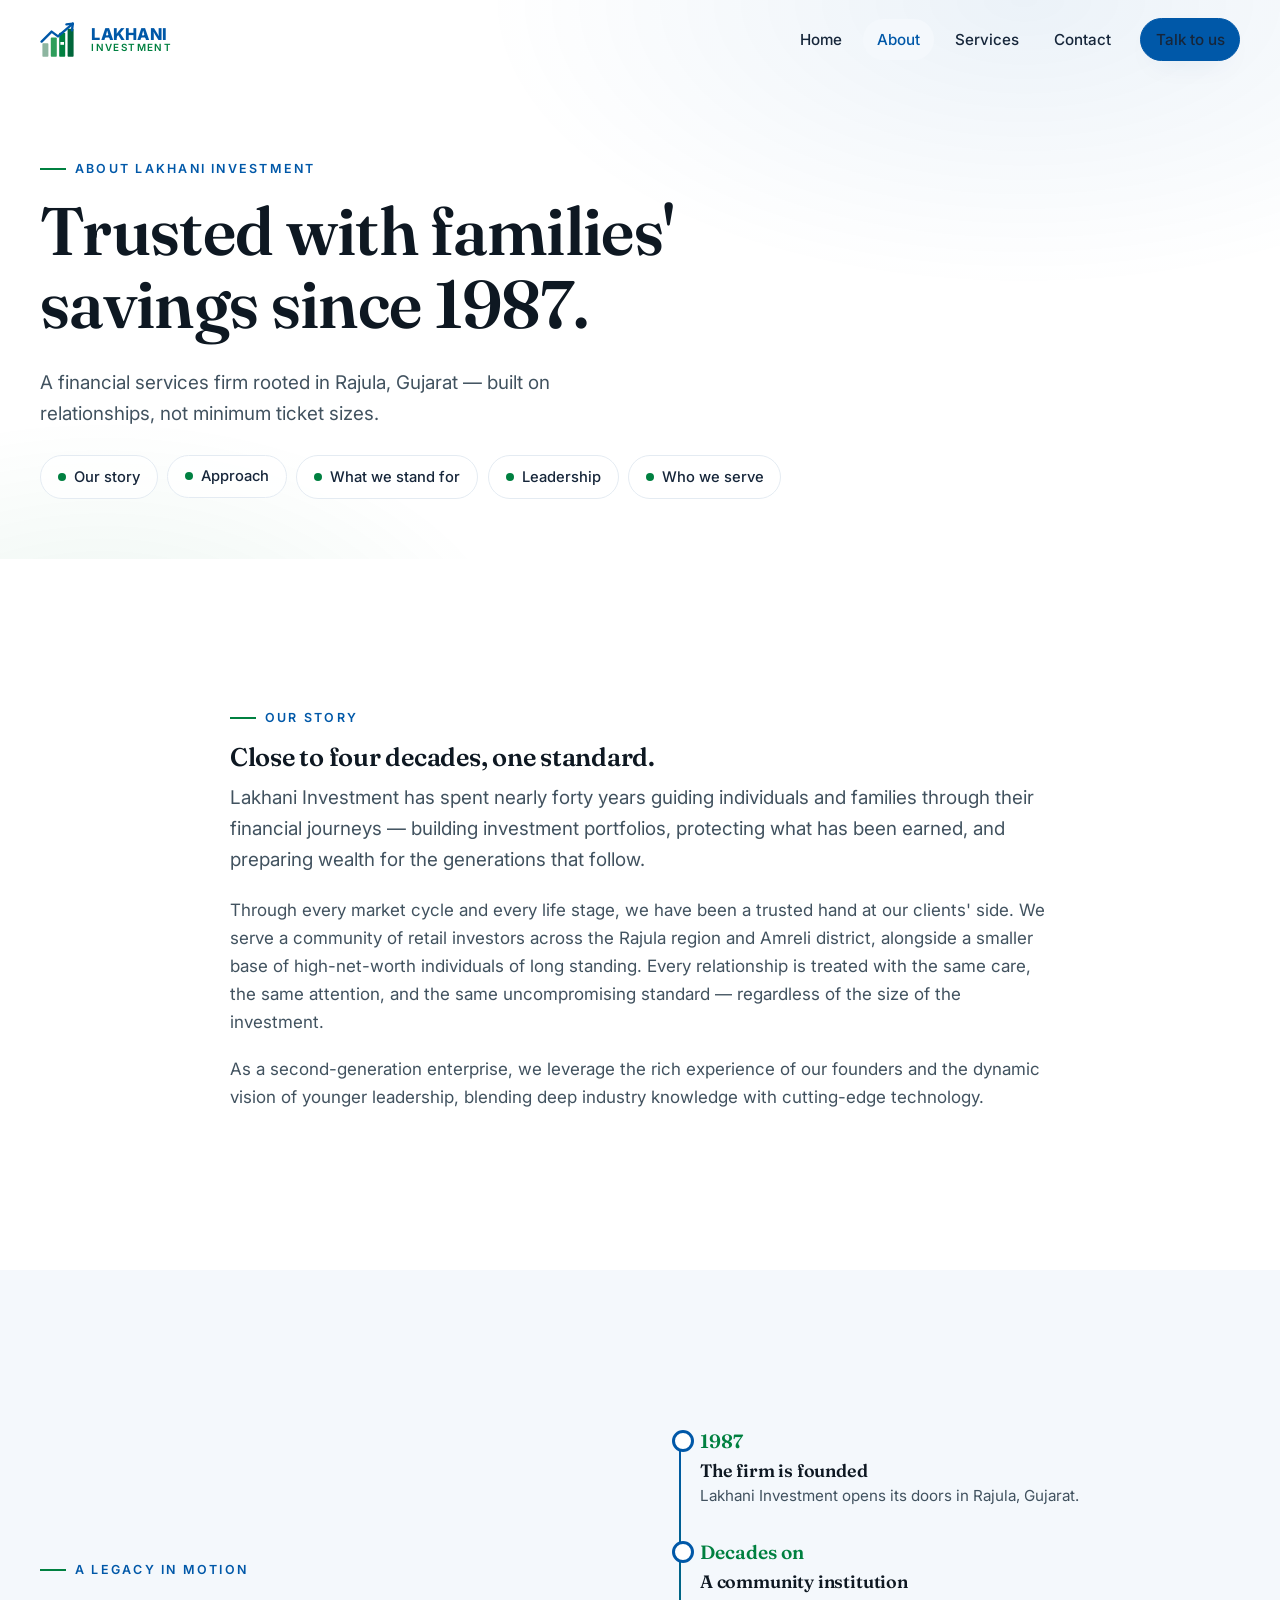
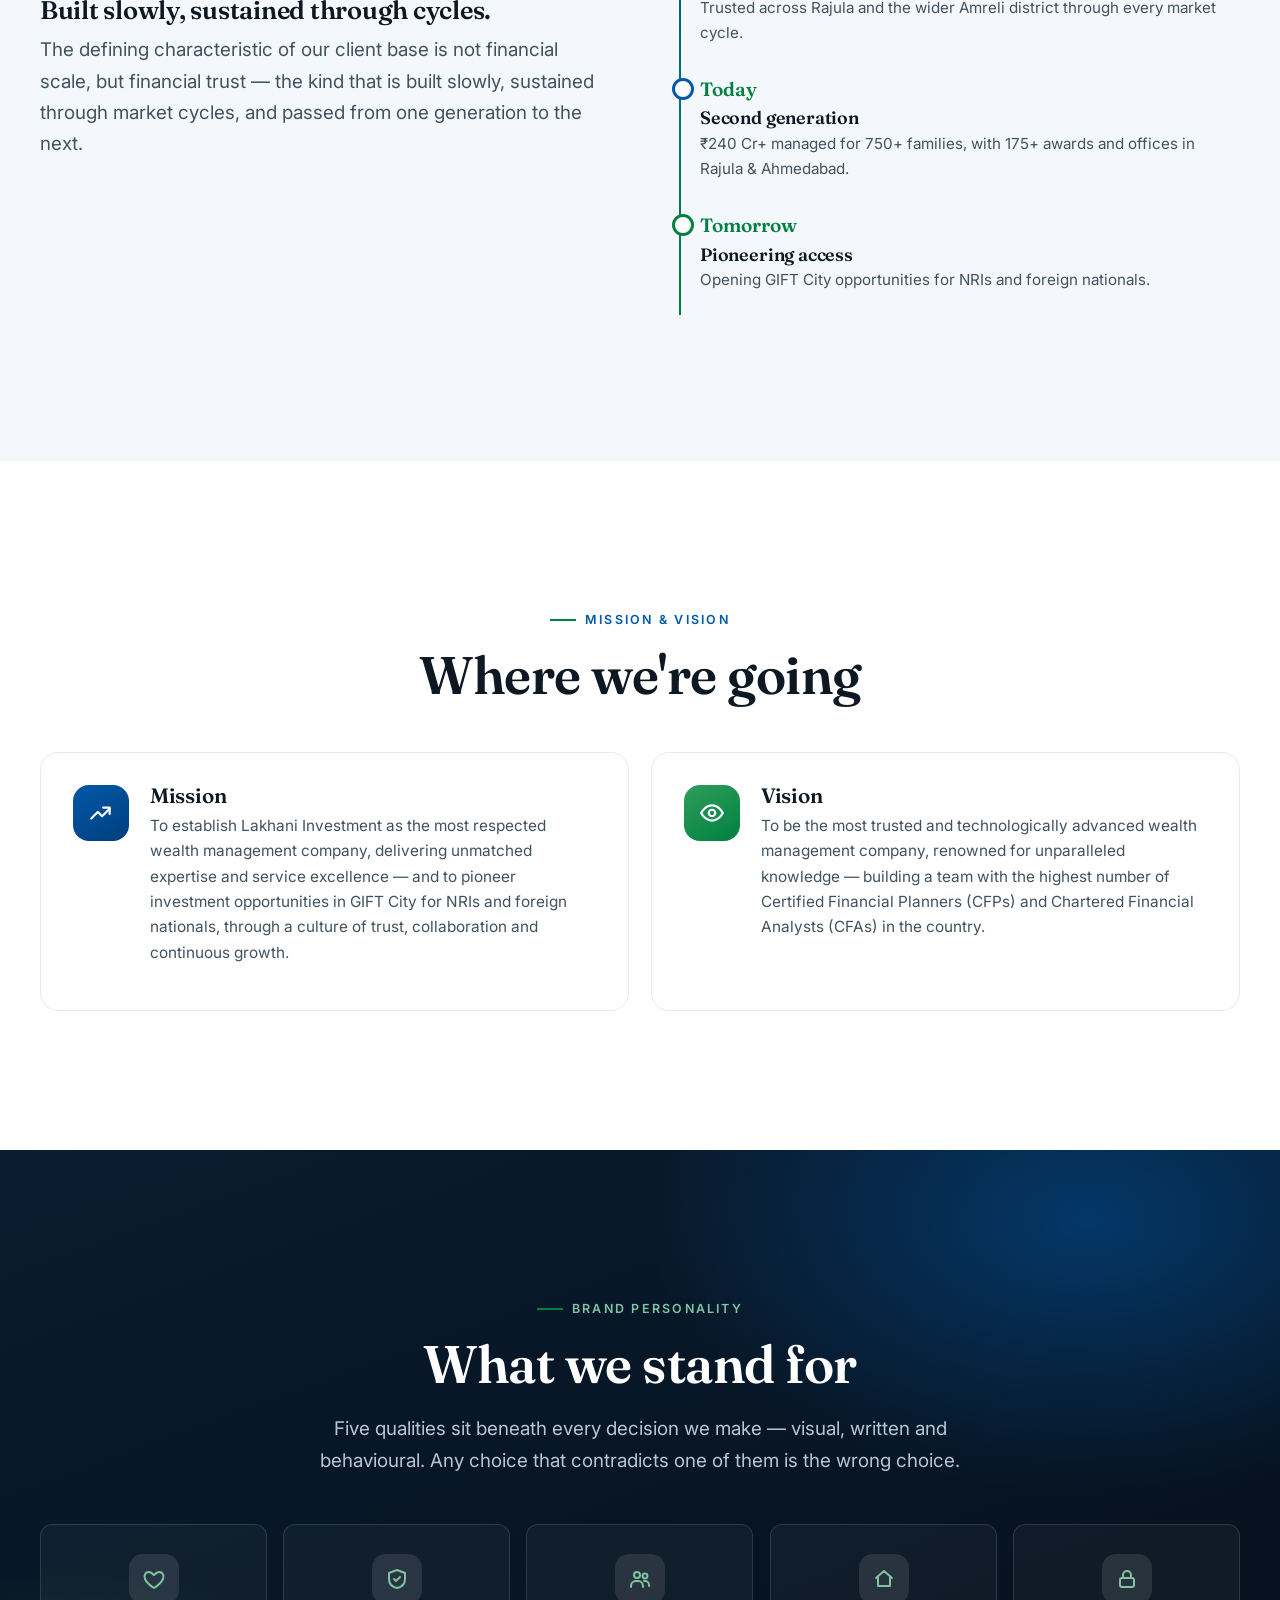
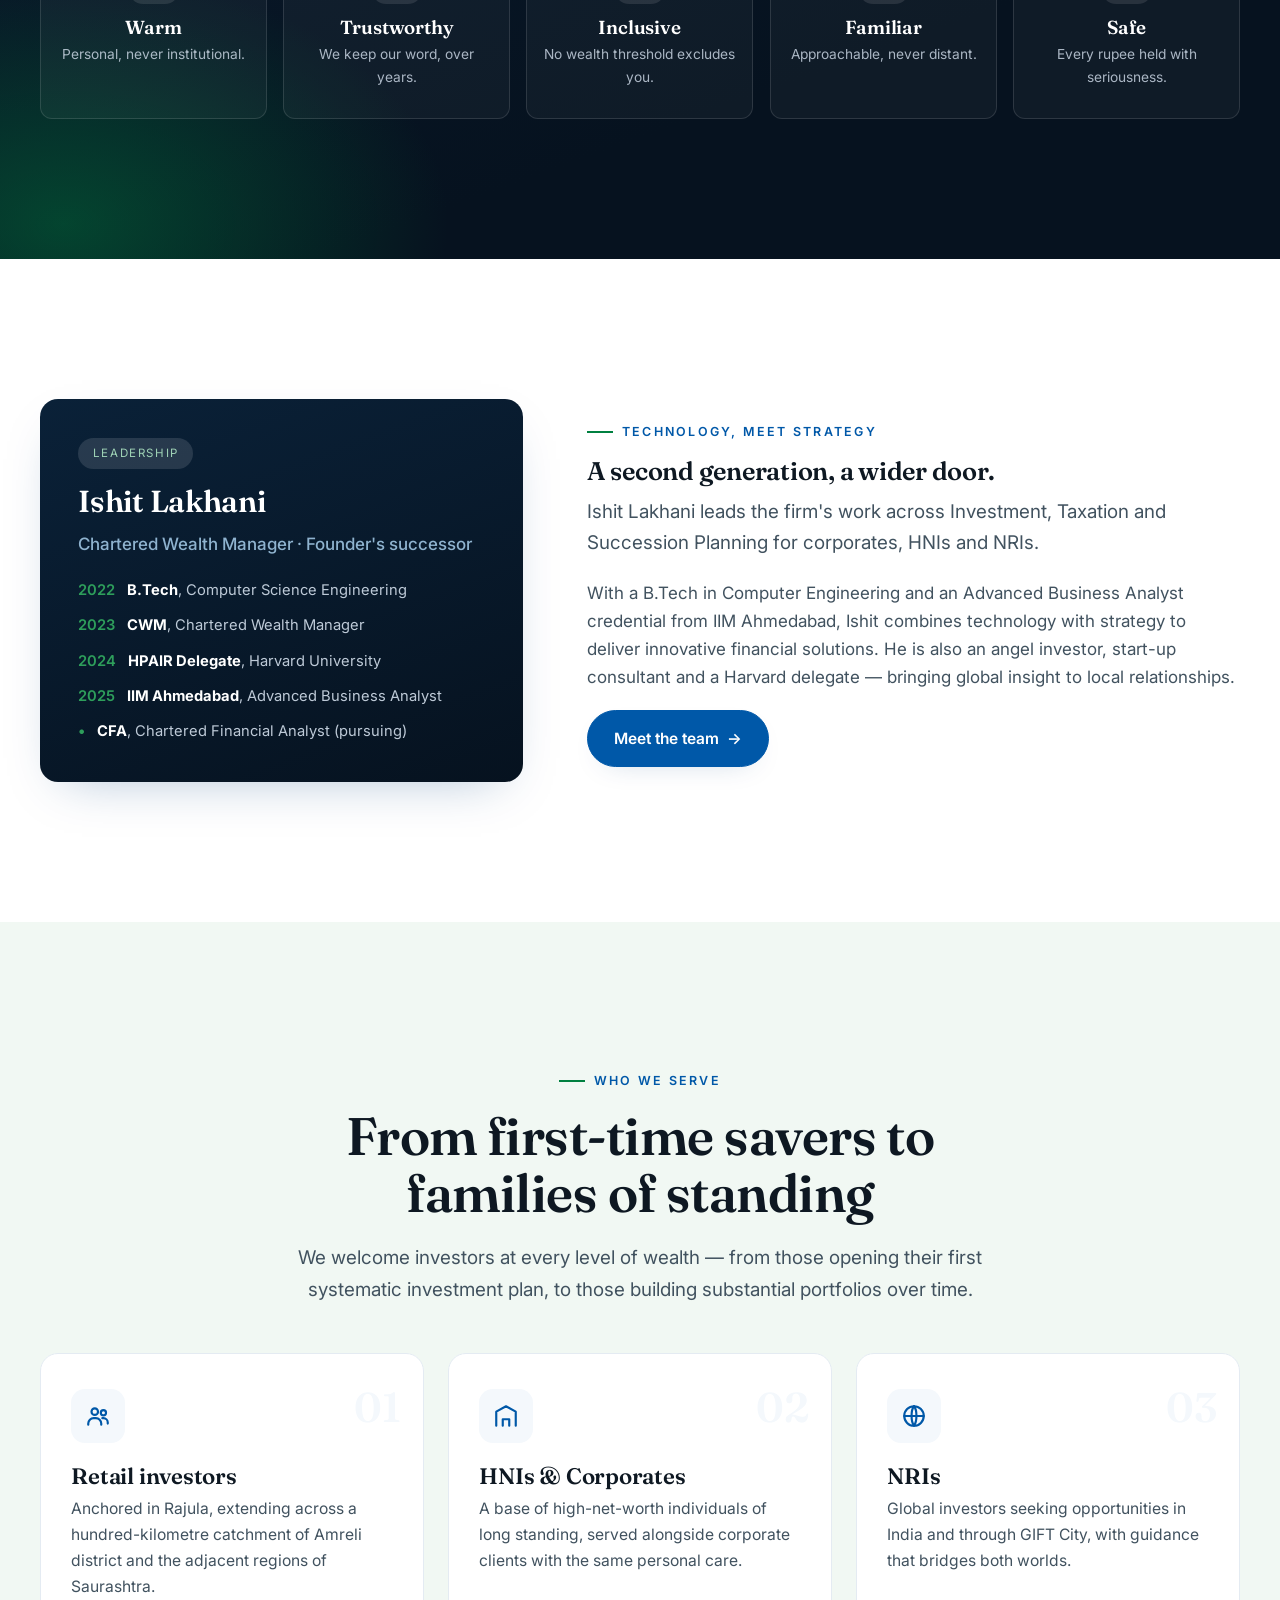
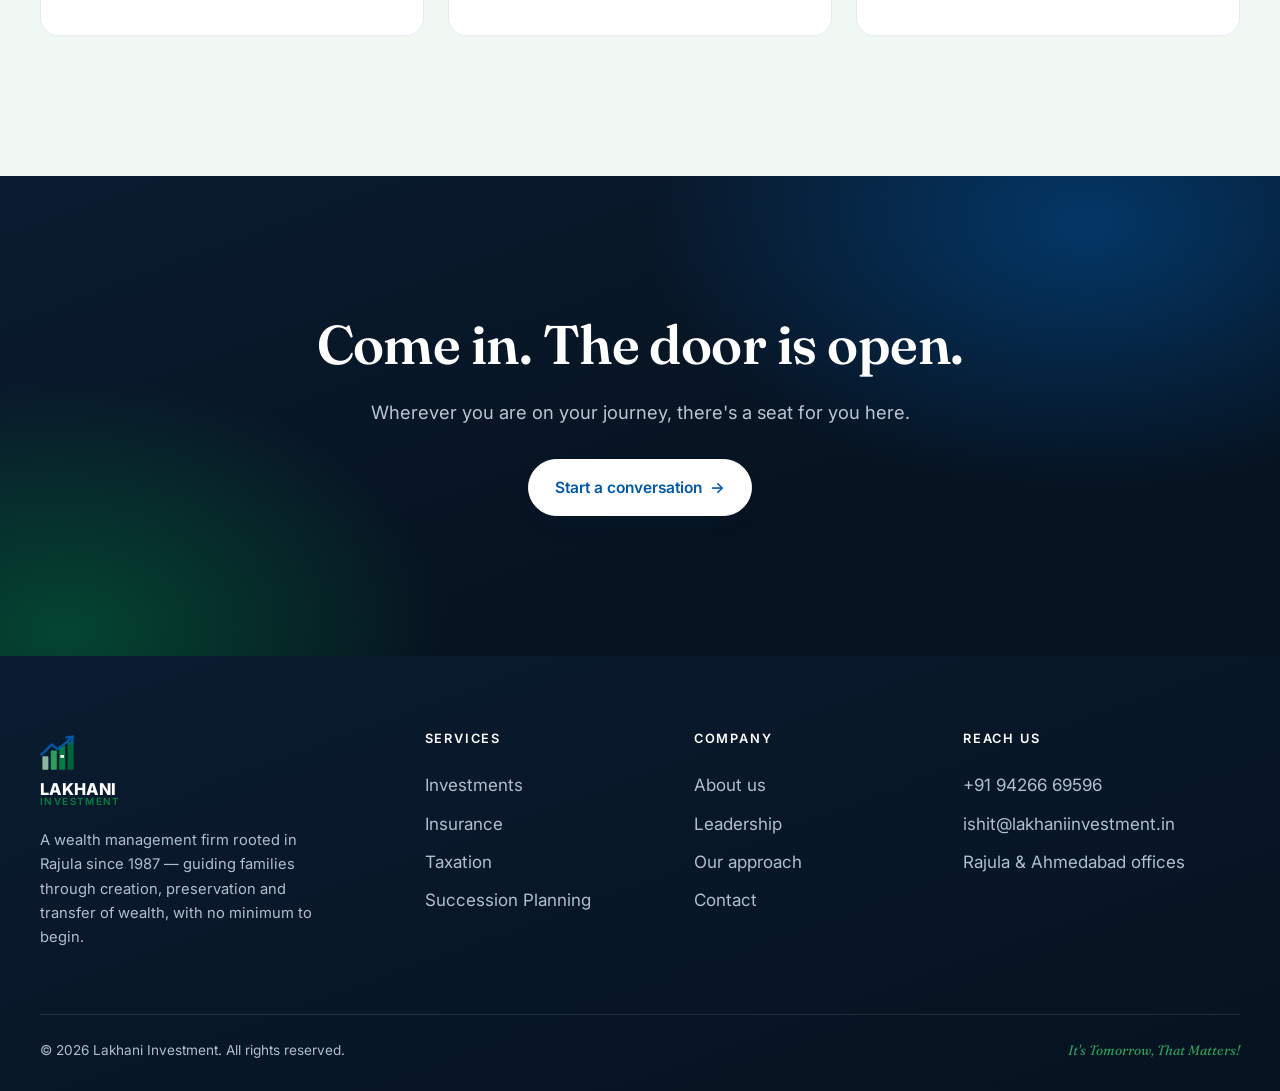
==== about.html @ a34c818b "Build Lakhani Investment website Interactive, brand-aligned wealth-management site: cursor-reactive " ====
<!DOCTYPE html>
<html lang="en">
<head>
  <meta charset="UTF-8" />
  <meta name="viewport" content="width=device-width, initial-scale=1.0" />
  <title>About — Lakhani Investment</title>
  <meta name="description" content="A wealth management firm rooted in Rajula, Gujarat since 1987. Our story, our approach, and the people who hold your trust." />
  <link rel="icon" type="image/png" href="assets/logo.png" />
  <link rel="preconnect" href="https://fonts.googleapis.com" />
  <link rel="preconnect" href="https://fonts.gstatic.com" crossorigin />
  <link href="https://fonts.googleapis.com/css2?family=Fraunces:ital,opsz,wght@0,9..144,500;0,9..144,600;0,9..144,700;1,9..144,500;1,9..144,600&family=Inter:wght@400;500;600;700;800&display=swap" rel="stylesheet" />
  <link rel="stylesheet" href="css/styles.css" />
</head>
<body>
  <div id="nav-root"></div>

  <section class="page-hero">
    <div class="wrap reveal">
      <span class="eyebrow">About Lakhani Investment</span>
      <h1>Trusted with families'<br />savings since 1987.</h1>
      <p>A financial services firm rooted in Rajula, Gujarat — built on relationships, not minimum ticket sizes.</p>
      <div class="chips">
        <a class="chip" href="#story"><span class="dot"></span>Our story</a>
        <a class="chip" href="#approach"><span class="dot"></span>Approach</a>
        <a class="chip" href="#values"><span class="dot"></span>What we stand for</a>
        <a class="chip" href="#leadership"><span class="dot"></span>Leadership</a>
        <a class="chip" href="#clientele"><span class="dot"></span>Who we serve</a>
      </div>
    </div>
  </section>

  <!-- STORY -->
  <section class="section" id="story">
    <div class="narrow">
      <div class="reveal">
        <span class="eyebrow">Our story</span>
        <h2>Close to four decades, one standard.</h2>
        <p class="lead">Lakhani Investment has spent nearly forty years guiding individuals and families through their financial journeys — building investment portfolios, protecting what has been earned, and preparing wealth for the generations that follow.</p>
        <p>Through every market cycle and every life stage, we have been a trusted hand at our clients' side. We serve a community of retail investors across the Rajula region and Amreli district, alongside a smaller base of high-net-worth individuals of long standing. Every relationship is treated with the same care, the same attention, and the same uncompromising standard — regardless of the size of the investment.</p>
        <p>As a second-generation enterprise, we leverage the rich experience of our founders and the dynamic vision of younger leadership, blending deep industry knowledge with cutting-edge technology.</p>
      </div>
    </div>
  </section>

  <!-- TIMELINE -->
  <section class="section tint">
    <div class="wrap">
      <div class="split">
        <div class="split-body reveal-x">
          <span class="eyebrow">A legacy in motion</span>
          <h2>Built slowly, sustained through cycles.</h2>
          <p class="lead">The defining characteristic of our client base is not financial scale, but financial trust — the kind that is built slowly, sustained through market cycles, and passed from one generation to the next.</p>
        </div>
        <div class="split-media reveal" data-delay="1">
          <div class="timeline">
            <div class="tl-item"><div class="yr">1987</div><h4>The firm is founded</h4><p>Lakhani Investment opens its doors in Rajula, Gujarat.</p></div>
            <div class="tl-item"><div class="yr">Decades on</div><h4>A community institution</h4><p>Trusted across Rajula and the wider Amreli district through every market cycle.</p></div>
            <div class="tl-item"><div class="yr">Today</div><h4>Second generation</h4><p>₹240 Cr+ managed for 750+ families, with 175+ awards and offices in Rajula &amp; Ahmedabad.</p></div>
            <div class="tl-item"><div class="yr">Tomorrow</div><h4>Pioneering access</h4><p>Opening GIFT City opportunities for NRIs and foreign nationals.</p></div>
          </div>
        </div>
      </div>
    </div>
  </section>

  <!-- MISSION / VISION / APPROACH -->
  <section class="section" id="approach">
    <div class="wrap">
      <div class="section-head center reveal">
        <span class="eyebrow">Mission &amp; vision</span>
        <h2>Where we're going</h2>
      </div>
      <div class="svc-grid">
        <div class="svc reveal" data-delay="1">
          <div class="ticon"><svg width="26" height="26" viewBox="0 0 24 24" fill="none" stroke="currentColor" stroke-width="2" stroke-linecap="round" stroke-linejoin="round"><path d="M3 17l6-6 4 4 7-7"/><path d="M14 7h6v6"/></svg></div>
          <div>
            <h3>Mission</h3>
            <p>To establish Lakhani Investment as the most respected wealth management company, delivering unmatched expertise and service excellence — and to pioneer investment opportunities in GIFT City for NRIs and foreign nationals, through a culture of trust, collaboration and continuous growth.</p>
          </div>
        </div>
        <div class="svc is-green reveal" data-delay="2">
          <div class="ticon"><svg width="26" height="26" viewBox="0 0 24 24" fill="none" stroke="currentColor" stroke-width="2" stroke-linecap="round" stroke-linejoin="round"><path d="M2 12s3.5-7 10-7 10 7 10 7-3.5 7-10 7S2 12 2 12z"/><circle cx="12" cy="12" r="3"/></svg></div>
          <div>
            <h3>Vision</h3>
            <p>To be the most trusted and technologically advanced wealth management company, renowned for unparalleled knowledge — building a team with the highest number of Certified Financial Planners (CFPs) and Chartered Financial Analysts (CFAs) in the country.</p>
          </div>
        </div>
      </div>
    </div>
  </section>

  <!-- VALUES -->
  <section class="section ink-bg" id="values">
    <div class="wrap">
      <div class="section-head center reveal">
        <span class="eyebrow" style="color:#7fc3a0">Brand personality</span>
        <h2>What we stand for</h2>
        <p class="lead" style="color:rgba(205,217,230,0.9)">Five qualities sit beneath every decision we make — visual, written and behavioural. Any choice that contradicts one of them is the wrong choice.</p>
      </div>
      <div class="values">
        <div class="value reveal" data-delay="1"><div class="vicon"><svg width="24" height="24" viewBox="0 0 24 24" fill="none" stroke="currentColor" stroke-width="2" stroke-linecap="round" stroke-linejoin="round"><path d="M12 21s-7-4.5-9-9C1.5 8 3.5 5 7 5c2 0 3 1 5 3 2-2 3-3 5-3 3.5 0 5.5 3 4 7-2 4.5-9 9-9 9z"/></svg></div><h4>Warm</h4><p>Personal, never institutional.</p></div>
        <div class="value reveal" data-delay="2"><div class="vicon"><svg width="24" height="24" viewBox="0 0 24 24" fill="none" stroke="currentColor" stroke-width="2" stroke-linecap="round" stroke-linejoin="round"><path d="M12 3l8 3v6c0 5-3.5 8-8 9-4.5-1-8-4-8-9V6z"/><path d="M9 12l2 2 4-4"/></svg></div><h4>Trustworthy</h4><p>We keep our word, over years.</p></div>
        <div class="value reveal" data-delay="3"><div class="vicon"><svg width="24" height="24" viewBox="0 0 24 24" fill="none" stroke="currentColor" stroke-width="2" stroke-linecap="round" stroke-linejoin="round"><circle cx="9" cy="8" r="3"/><circle cx="17" cy="9" r="2.4"/><path d="M3 20v-1a5 5 0 015-5h2a5 5 0 015 5v1M16 14h1a4 4 0 014 4v1"/></svg></div><h4>Inclusive</h4><p>No wealth threshold excludes you.</p></div>
        <div class="value reveal" data-delay="4"><div class="vicon"><svg width="24" height="24" viewBox="0 0 24 24" fill="none" stroke="currentColor" stroke-width="2" stroke-linecap="round" stroke-linejoin="round"><path d="M4 11l8-7 8 7M6 10v9h12v-9"/></svg></div><h4>Familiar</h4><p>Approachable, never distant.</p></div>
        <div class="value reveal" data-delay="4"><div class="vicon"><svg width="24" height="24" viewBox="0 0 24 24" fill="none" stroke="currentColor" stroke-width="2" stroke-linecap="round" stroke-linejoin="round"><rect x="5" y="11" width="14" height="9" rx="2"/><path d="M8 11V8a4 4 0 018 0v3"/></svg></div><h4>Safe</h4><p>Every rupee held with seriousness.</p></div>
      </div>
    </div>
  </section>

  <!-- LEADERSHIP -->
  <section class="section" id="leadership">
    <div class="wrap">
      <div class="leader">
        <div class="leader-card reveal-x">
          <span class="badge">Leadership</span>
          <h3>Ishit Lakhani</h3>
          <p class="role">Chartered Wealth Manager · Founder's successor</p>
          <ul class="creds">
            <li><span class="yr">2022</span><span><b>B.Tech</b>, Computer Science Engineering</span></li>
            <li><span class="yr">2023</span><span><b>CWM</b>, Chartered Wealth Manager</span></li>
            <li><span class="yr">2024</span><span><b>HPAIR Delegate</b>, Harvard University</span></li>
            <li><span class="yr">2025</span><span><b>IIM Ahmedabad</b>, Advanced Business Analyst</span></li>
            <li><span class="yr">•</span><span><b>CFA</b>, Chartered Financial Analyst (pursuing)</span></li>
          </ul>
        </div>
        <div class="split-body reveal" data-delay="1">
          <span class="eyebrow">Technology, meet strategy</span>
          <h2>A second generation, a wider door.</h2>
          <p class="lead">Ishit Lakhani leads the firm's work across Investment, Taxation and Succession Planning for corporates, HNIs and NRIs.</p>
          <p>With a B.Tech in Computer Engineering and an Advanced Business Analyst credential from IIM Ahmedabad, Ishit combines technology with strategy to deliver innovative financial solutions. He is also an angel investor, start-up consultant and a Harvard delegate — bringing global insight to local relationships.</p>
          <a class="btn" href="contact.html#talk">Meet the team <span class="arr">→</span></a>
        </div>
      </div>
    </div>
  </section>

  <!-- CLIENTELE -->
  <section class="section tint-green" id="clientele">
    <div class="wrap">
      <div class="section-head center reveal">
        <span class="eyebrow">Who we serve</span>
        <h2>From first-time savers to families of standing</h2>
        <p class="lead">We welcome investors at every level of wealth — from those opening their first systematic investment plan, to those building substantial portfolios over time.</p>
      </div>
      <div class="pillars">
        <article class="pillar reveal" data-delay="1"><div class="picon"><svg width="26" height="26" viewBox="0 0 24 24" fill="none" stroke="currentColor" stroke-width="2" stroke-linecap="round" stroke-linejoin="round"><circle cx="9" cy="8" r="3"/><circle cx="17" cy="9" r="2.4"/><path d="M3 20v-1a5 5 0 015-5h2a5 5 0 015 5v1M16 14h1a4 4 0 014 4v1"/></svg></div><h3>Retail investors</h3><p>Anchored in Rajula, extending across a hundred-kilometre catchment of Amreli district and the adjacent regions of Saurashtra.</p></article>
        <article class="pillar reveal" data-delay="2"><div class="picon"><svg width="26" height="26" viewBox="0 0 24 24" fill="none" stroke="currentColor" stroke-width="2" stroke-linecap="round" stroke-linejoin="round"><path d="M3 21V8l9-5 9 5v13M9 21v-6h6v6"/></svg></div><h3>HNIs &amp; Corporates</h3><p>A base of high-net-worth individuals of long standing, served alongside corporate clients with the same personal care.</p></article>
        <article class="pillar reveal" data-delay="3"><div class="picon"><svg width="26" height="26" viewBox="0 0 24 24" fill="none" stroke="currentColor" stroke-width="2" stroke-linecap="round" stroke-linejoin="round"><circle cx="12" cy="12" r="9"/><path d="M3 12h18M12 3c3 3.5 3 14 0 18M12 3c-3 3.5-3 14 0 18"/></svg></div><h3>NRIs</h3><p>Global investors seeking opportunities in India and through GIFT City, with guidance that bridges both worlds.</p></article>
      </div>
    </div>
  </section>

  <section class="section ink-bg cta-band">
    <div class="wrap reveal">
      <h2>Come in. The door is open.</h2>
      <p>Wherever you are on your journey, there's a seat for you here.</p>
      <a class="btn btn--white" href="contact.html#talk">Start a conversation <span class="arr">→</span></a>
    </div>
  </section>

  <div id="footer-root"></div>
  <script src="js/components.js"></script>
  <script src="js/main.js"></script>
</body>
</html>
---- css/styles.css ----
/* ============================================================
   Lakhani Investment — brand stylesheet
   Blue #0058A8 (primary) · Green #008040 (secondary)
   Fraunces (headlines) · Inter (body)
   ============================================================ */

:root {
  --blue: #0058a8;
  --blue-deep: #003f7d;
  --blue-ink: #16263a;
  --green: #008040;
  --green-soft: #2e9e5b;
  --green-muted: #8db5a0;
  --ink: #0e1822;
  --body: #41525f;
  --line: #e4ebf2;
  --bg: #ffffff;
  --bg-tint: #f4f8fc;
  --bg-tint-green: #f1f8f3;
  --white: #ffffff;

  --serif: "Fraunces", Georgia, "Times New Roman", serif;
  --sans: "Inter", system-ui, -apple-system, "Segoe UI", sans-serif;

  --maxw: 1200px;
  --radius: 18px;
  --radius-sm: 12px;
  --shadow: 0 18px 50px -24px rgba(0, 63, 125, 0.35);
  --shadow-soft: 0 10px 30px -18px rgba(0, 63, 125, 0.28);
  --ease: cubic-bezier(0.22, 1, 0.36, 1);
}

* { box-sizing: border-box; }

html { scroll-behavior: smooth; -webkit-text-size-adjust: 100%; }

body {
  margin: 0;
  font-family: var(--sans);
  color: var(--body);
  background: var(--bg);
  line-height: 1.65;
  font-size: 17px;
  overflow-x: hidden;
  -webkit-font-smoothing: antialiased;
}

h1, h2, h3, h4 {
  font-family: var(--serif);
  color: var(--ink);
  font-weight: 600;
  line-height: 1.08;
  letter-spacing: -0.01em;
  margin: 0 0 0.4em;
  font-optical-sizing: auto;
}

p { margin: 0 0 1.1em; }
a { color: var(--blue); text-decoration: none; }
img { max-width: 100%; display: block; }

.wrap { width: min(100% - 44px, var(--maxw)); margin-inline: auto; }
.narrow { width: min(100% - 44px, 820px); margin-inline: auto; }

.eyebrow {
  font-family: var(--sans);
  font-weight: 600;
  font-size: 0.78rem;
  letter-spacing: 0.18em;
  text-transform: uppercase;
  color: var(--blue);
  display: inline-flex;
  align-items: center;
  gap: 0.55rem;
  margin-bottom: 1rem;
}
.eyebrow::before {
  content: "";
  width: 26px; height: 2px;
  background: var(--green);
  display: inline-block;
}

.lead { font-size: 1.18rem; color: var(--body); }

/* ---------- buttons ---------- */
.btn {
  --bg: var(--blue);
  display: inline-flex;
  align-items: center;
  gap: 0.55rem;
  padding: 0.92rem 1.6rem;
  border-radius: 999px;
  font-family: var(--sans);
  font-weight: 600;
  font-size: 0.97rem;
  background: var(--bg);
  color: #fff;
  border: 1.5px solid var(--bg);
  cursor: pointer;
  transition: transform 0.35s var(--ease), box-shadow 0.35s var(--ease), background 0.3s;
  box-shadow: var(--shadow-soft);
}
.btn:hover { transform: translateY(-3px); box-shadow: 0 22px 40px -20px rgba(0,63,125,0.55); }
.btn .arr { transition: transform 0.35s var(--ease); }
.btn:hover .arr { transform: translateX(4px); }
.btn--ghost {
  background: transparent; color: var(--blue);
  border-color: rgba(0,88,168,0.28); box-shadow: none;
}
.btn--ghost:hover { background: var(--blue); color: #fff; border-color: var(--blue); }
.btn--green { --bg: var(--green); }
.btn--white { --bg: #fff; color: var(--blue); border-color: #fff; }

/* ---------- header / nav ---------- */
.site-header {
  position: fixed;
  inset: 0 0 auto 0;
  z-index: 100;
  padding: 18px 0;
  transition: background 0.4s var(--ease), padding 0.4s var(--ease), box-shadow 0.4s var(--ease);
}
.site-header.scrolled {
  background: rgba(255,255,255,0.82);
  backdrop-filter: saturate(150%) blur(14px);
  -webkit-backdrop-filter: saturate(150%) blur(14px);
  padding: 11px 0;
  box-shadow: 0 1px 0 var(--line), 0 12px 30px -26px rgba(0,63,125,0.5);
}
.nav { display: flex; align-items: center; justify-content: space-between; gap: 1.5rem; }
.brand { display: flex; align-items: center; gap: 0.7rem; }
.brand .logo-icon { width: 40px; height: 40px; flex: none; }
.brand .wordmark { display: flex; flex-direction: column; line-height: 1; }
.brand .wordmark b {
  font-family: var(--sans); font-weight: 800; letter-spacing: 0.02em;
  font-size: 1.02rem; color: var(--blue);
}
.brand .wordmark span {
  font-family: var(--sans); font-weight: 600; letter-spacing: 0.14em;
  font-size: 0.62rem; color: var(--green); text-transform: uppercase;
}
.nav-links { display: flex; align-items: center; gap: 0.4rem; }
.nav-links a {
  font-family: var(--sans); font-weight: 500; font-size: 0.95rem;
  color: var(--blue-ink); padding: 0.5rem 0.9rem; border-radius: 999px;
  position: relative; transition: color 0.25s, background 0.25s;
}
.nav-links a:hover, .nav-links a.active { color: var(--blue); background: var(--bg-tint); }
.nav-cta { margin-left: 0.5rem; }
.nav-toggle {
  display: none; width: 44px; height: 44px; border: none; background: var(--bg-tint);
  border-radius: 12px; cursor: pointer; position: relative;
}
.nav-toggle span, .nav-toggle span::before, .nav-toggle span::after {
  content: ""; position: absolute; left: 12px; width: 20px; height: 2px;
  background: var(--blue-ink); border-radius: 2px; transition: 0.3s var(--ease);
}
.nav-toggle span { top: 21px; }
.nav-toggle span::before { top: -6px; }
.nav-toggle span::after { top: 6px; }
body.menu-open .nav-toggle span { background: transparent; }
body.menu-open .nav-toggle span::before { top: 0; transform: rotate(45deg); }
body.menu-open .nav-toggle span::after { top: 0; transform: rotate(-45deg); }

/* ---------- hero ---------- */
.hero {
  position: relative;
  min-height: 100svh;
  display: flex;
  align-items: center;
  padding: 120px 0 70px;
  overflow: hidden;
  background:
    radial-gradient(1100px 620px at 78% 18%, rgba(0,88,168,0.08), transparent 60%),
    radial-gradient(900px 560px at 12% 88%, rgba(0,128,64,0.09), transparent 60%),
    var(--bg);
}
#hero-canvas {
  position: absolute; inset: 0; width: 100%; height: 100%;
  z-index: 1; cursor: crosshair;
}
.hero .wrap { position: relative; z-index: 3; pointer-events: none; }
.hero-inner { max-width: 760px; }
.hero-inner > * { pointer-events: auto; }
.hero h1 {
  font-size: clamp(2.7rem, 7vw, 5.4rem);
  font-weight: 600;
  letter-spacing: -0.02em;
  margin-bottom: 0.5rem;
}
.hero h1 .grad {
  background: linear-gradient(100deg, var(--blue) 0%, var(--green) 100%);
  -webkit-background-clip: text; background-clip: text; color: transparent;
}
.hero .tagline {
  font-family: var(--serif); font-style: italic; font-weight: 500;
  color: var(--green); font-size: clamp(1.1rem, 2.4vw, 1.55rem);
  margin-bottom: 1.4rem;
}
.hero .sub { font-size: 1.15rem; max-width: 540px; margin-bottom: 1.9rem; }
.hero-cta { display: flex; flex-wrap: wrap; gap: 0.9rem; margin-bottom: 2.6rem; }

/* chips */
.chips-label {
  font-size: 0.74rem; letter-spacing: 0.16em; text-transform: uppercase;
  color: var(--body); font-weight: 600; margin-bottom: 0.8rem; opacity: 0.8;
}
.chips { display: flex; flex-wrap: wrap; gap: 0.6rem; }
.chip {
  display: inline-flex; align-items: center; gap: 0.5rem;
  padding: 0.55rem 1.05rem; border-radius: 999px;
  background: rgba(255,255,255,0.7);
  border: 1.5px solid var(--line);
  font-family: var(--sans); font-weight: 500; font-size: 0.92rem;
  color: var(--blue-ink); cursor: pointer;
  backdrop-filter: blur(6px);
  transition: transform 0.3s var(--ease), border-color 0.3s, color 0.3s, background 0.3s, box-shadow 0.3s;
}
.chip .dot { width: 8px; height: 8px; border-radius: 50%; background: var(--green); transition: transform 0.3s var(--ease); }
.chip:hover {
  transform: translateY(-3px); color: var(--blue); border-color: var(--blue);
  background: #fff; box-shadow: var(--shadow-soft);
}
.chip:hover .dot { transform: scale(1.5); }

.scroll-cue {
  position: absolute; left: 50%; bottom: 26px; transform: translateX(-50%);
  z-index: 3; display: flex; flex-direction: column; align-items: center; gap: 0.5rem;
  font-size: 0.72rem; letter-spacing: 0.16em; text-transform: uppercase; color: var(--body);
  opacity: 0.75;
}
.scroll-cue .mouse {
  width: 24px; height: 38px; border: 2px solid var(--blue); border-radius: 14px; position: relative;
}
.scroll-cue .mouse::after {
  content: ""; position: absolute; left: 50%; top: 7px; transform: translateX(-50%);
  width: 4px; height: 7px; background: var(--blue); border-radius: 2px;
  animation: wheel 1.6s var(--ease) infinite;
}
@keyframes wheel { 0%{opacity:0;transform:translate(-50%,0)} 30%{opacity:1} 100%{opacity:0;transform:translate(-50%,12px)} }

/* ---------- sections ---------- */
section { position: relative; }
.section { padding: clamp(72px, 11vw, 140px) 0; }
.section-head { max-width: 720px; margin-bottom: 3rem; }
.section-head.center { margin-inline: auto; text-align: center; }
.section-head h2 { font-size: clamp(2rem, 4.6vw, 3.3rem); }
.tint { background: var(--bg-tint); }
.tint-green { background: var(--bg-tint-green); }
.ink-bg {
  background:
    radial-gradient(800px 500px at 85% 10%, rgba(0,88,168,0.5), transparent 55%),
    radial-gradient(700px 460px at 5% 95%, rgba(0,128,64,0.45), transparent 55%),
    linear-gradient(160deg, #0a1c30, #06121f 70%);
  color: #cdd9e6;
}
.ink-bg h1, .ink-bg h2, .ink-bg h3 { color: #fff; }

/* ---------- stats ---------- */
.stats-strip {
  display: grid; grid-template-columns: repeat(4, 1fr); gap: 1.4rem;
}
.stat { padding: 1.4rem 0.5rem; position: relative; text-align: center; }
.stat::after {
  content: ""; position: absolute; right: 0; top: 18%; height: 64%; width: 1px;
  background: linear-gradient(transparent, var(--line), transparent);
}
.stat:last-child::after { display: none; }
.stat .num {
  font-family: var(--serif); font-weight: 600; color: var(--green);
  font-size: clamp(2.2rem, 5vw, 3.4rem); line-height: 1; letter-spacing: -0.02em;
}
.stat .num .suf { color: var(--blue); }
.stat .lbl {
  margin-top: 0.5rem; font-size: 0.9rem; font-weight: 500;
  letter-spacing: 0.04em; color: var(--body);
}

/* ---------- pillars ---------- */
.pillars { display: grid; grid-template-columns: repeat(3, 1fr); gap: 1.5rem; counter-reset: pil; }
.pillar {
  background: #fff; border: 1px solid var(--line); border-radius: var(--radius);
  padding: 2.2rem 1.9rem; position: relative; overflow: hidden;
  transition: transform 0.5s var(--ease), box-shadow 0.5s var(--ease), border-color 0.5s;
}
.pillar::before {
  counter-increment: pil; content: "0" counter(pil);
  position: absolute; top: 1.2rem; right: 1.4rem;
  font-family: var(--serif); font-size: 2.6rem; color: var(--bg-tint); font-weight: 600;
  transition: color 0.5s;
}
.pillar::after {
  content: ""; position: absolute; left: 0; top: 0; height: 100%; width: 4px;
  background: linear-gradient(var(--blue), var(--green)); transform: scaleY(0);
  transform-origin: top; transition: transform 0.5s var(--ease);
}
.pillar:hover { transform: translateY(-8px); box-shadow: var(--shadow); border-color: transparent; }
.pillar:hover::after { transform: scaleY(1); }
.pillar:hover::before { color: rgba(0,128,64,0.18); }
.pillar .picon {
  width: 54px; height: 54px; border-radius: 14px; display: grid; place-items: center;
  background: var(--bg-tint); color: var(--blue); margin-bottom: 1.3rem;
  transition: background 0.5s, color 0.5s;
}
.pillar:hover .picon { background: var(--blue); color: #fff; }
.pillar h3 { font-size: 1.4rem; margin-bottom: 0.5rem; }
.pillar p { font-size: 0.98rem; margin: 0; }

/* ---------- service cards ---------- */
.svc-grid { display: grid; grid-template-columns: repeat(2, 1fr); gap: 1.4rem; }
.svc {
  display: flex; gap: 1.3rem; padding: 2rem; border-radius: var(--radius);
  background: #fff; border: 1px solid var(--line); scroll-margin-top: 110px;
  transition: transform 0.5s var(--ease), box-shadow 0.5s var(--ease);
}
.svc:hover { transform: translateY(-6px); box-shadow: var(--shadow); }
.svc .ticon {
  flex: none; width: 56px; height: 56px; border-radius: 16px; display: grid; place-items: center;
  background: linear-gradient(150deg, var(--blue), var(--blue-deep)); color: #fff;
}
.svc.is-green .ticon { background: linear-gradient(150deg, var(--green-soft), var(--green)); }
.svc h3 { font-size: 1.3rem; margin-bottom: 0.35rem; }
.svc p { font-size: 0.96rem; margin-bottom: 0.8rem; }
.svc ul { list-style: none; padding: 0; margin: 0; display: flex; flex-wrap: wrap; gap: 0.5rem; }
.svc ul li {
  font-size: 0.82rem; font-weight: 500; color: var(--blue-ink);
  background: var(--bg-tint); border-radius: 999px; padding: 0.3rem 0.8rem;
}
.svc.is-green ul li { background: var(--bg-tint-green); color: var(--green); }

/* ---------- personality / values ---------- */
.values { display: grid; grid-template-columns: repeat(5, 1fr); gap: 1rem; }
.value {
  text-align: center; padding: 1.8rem 1rem; border-radius: var(--radius-sm);
  background: rgba(255,255,255,0.04); border: 1px solid rgba(255,255,255,0.12);
  transition: transform 0.5s var(--ease), background 0.5s, border-color 0.5s;
}
.value:hover { transform: translateY(-6px); background: rgba(255,255,255,0.09); border-color: rgba(255,255,255,0.28); }
.value .vicon {
  width: 50px; height: 50px; margin: 0 auto 0.9rem; border-radius: 14px; display: grid; place-items: center;
  background: rgba(255,255,255,0.1); color: #7fc3a0;
}
.value h4 { color: #fff; font-size: 1.18rem; margin-bottom: 0.3rem; }
.value p { font-size: 0.86rem; margin: 0; color: rgba(205,217,230,0.82); }

/* ---------- split feature ---------- */
.split { display: grid; grid-template-columns: 1fr 1fr; gap: clamp(2rem, 5vw, 4.5rem); align-items: center; }
.split.flip .split-media { order: 2; }
.feature-card {
  position: relative; border-radius: var(--radius); overflow: hidden;
  background: linear-gradient(150deg, #06121f, #0a2138); color: #fff;
  padding: 2.6rem; box-shadow: var(--shadow); min-height: 340px;
  display: flex; flex-direction: column; justify-content: flex-end;
}
.feature-card .fc-ring {
  position: absolute; width: 320px; height: 320px; border-radius: 50%;
  border: 1px solid rgba(255,255,255,0.12); top: -120px; right: -90px;
}
.feature-card .fc-ring.two { width: 220px; height: 220px; top: -70px; right: -40px; border-color: rgba(0,128,64,0.4); }
.feature-card .quote { font-family: var(--serif); font-size: 1.5rem; line-height: 1.4; color: #fff; }
.feature-card .by { margin-top: 1rem; font-size: 0.9rem; color: #8fb3cf; }

/* ---------- CTA band ---------- */
.cta-band { text-align: center; }
.cta-band h2 { color: #fff; font-size: clamp(2.1rem, 5vw, 3.4rem); }
.cta-band p { color: rgba(205,217,230,0.9); font-size: 1.15rem; max-width: 560px; margin: 0 auto 2rem; }
.cta-band .hero-cta { justify-content: center; }

/* ---------- page hero (subpages) ---------- */
.page-hero { padding: 150px 0 60px; position: relative; overflow: hidden;
  background: radial-gradient(900px 480px at 80% 0%, rgba(0,88,168,0.08), transparent 60%),
    radial-gradient(700px 420px at 8% 120%, rgba(0,128,64,0.08), transparent 60%), var(--bg); }
.page-hero h1 { font-size: clamp(2.4rem, 6vw, 4.2rem); }
.page-hero p { font-size: 1.18rem; max-width: 620px; }
.page-hero .chips { margin-top: 1.6rem; }

/* ---------- timeline ---------- */
.timeline { position: relative; margin-top: 1rem; padding-left: 28px; }
.timeline::before { content: ""; position: absolute; left: 7px; top: 6px; bottom: 6px; width: 2px;
  background: linear-gradient(var(--blue), var(--green)); }
.tl-item { position: relative; padding: 0 0 1.8rem; }
.tl-item::before { content: ""; position: absolute; left: -28px; top: 4px; width: 16px; height: 16px;
  border-radius: 50%; background: #fff; border: 3px solid var(--blue); }
.tl-item:last-child::before { border-color: var(--green); }
.tl-item .yr { font-family: var(--serif); font-weight: 600; color: var(--green); font-size: 1.2rem; }
.tl-item h4 { margin: 0.2rem 0 0.2rem; font-size: 1.12rem; }
.tl-item p { font-size: 0.95rem; margin: 0; }

/* ---------- leader profile ---------- */
.leader { display: grid; grid-template-columns: 0.85fr 1.15fr; gap: clamp(2rem,5vw,4rem); align-items: center; }
.leader-card {
  border-radius: var(--radius); overflow: hidden; box-shadow: var(--shadow);
  background: linear-gradient(160deg, #0a2138, #06121f); color: #fff; padding: 2.4rem; position: relative;
}
.leader-card .badge {
  display: inline-block; font-size: 0.72rem; letter-spacing: 0.14em; text-transform: uppercase;
  background: rgba(255,255,255,0.12); padding: 0.4rem 0.9rem; border-radius: 999px; margin-bottom: 1rem; color: #9fd3b6;
}
.leader-card h3 { color: #fff; font-size: 1.9rem; }
.leader-card .role { color: #8fb3cf; font-weight: 500; margin-bottom: 1.2rem; }
.creds { list-style: none; padding: 0; margin: 1.2rem 0 0; display: grid; gap: 0.7rem; }
.creds li { display: flex; gap: 0.7rem; font-size: 0.92rem; color: rgba(205,217,230,0.92); }
.creds li b { color: #fff; }
.creds li .yr { color: var(--green-soft); font-weight: 600; }

/* ---------- contact ---------- */
.contact-grid { display: grid; grid-template-columns: 1fr 1fr; gap: 1.4rem; }
.office {
  background: #fff; border: 1px solid var(--line); border-radius: var(--radius); padding: 2rem;
  transition: transform 0.5s var(--ease), box-shadow 0.5s var(--ease);
}
.office:hover { transform: translateY(-6px); box-shadow: var(--shadow); }
.office .city { display: flex; align-items: center; gap: 0.6rem; }
.office .city h3 { margin: 0; font-size: 1.4rem; }
.office address { font-style: normal; color: var(--body); margin: 0.8rem 0 0; }
.contact-rows { display: grid; gap: 0.9rem; margin: 1.5rem 0 0; }
.crow { display: flex; align-items: center; gap: 0.9rem; padding: 0.9rem 1.1rem; border-radius: var(--radius-sm);
  background: var(--bg-tint); }
.crow .ci { width: 40px; height: 40px; border-radius: 11px; flex: none; display: grid; place-items: center;
  background: #fff; color: var(--blue); box-shadow: var(--shadow-soft); }
.crow b { display: block; color: var(--ink); font-size: 0.78rem; letter-spacing: 0.1em; text-transform: uppercase; }
.crow a, .crow span { color: var(--body); }

.form { background: #fff; border: 1px solid var(--line); border-radius: var(--radius); padding: 2rem; }
.field { margin-bottom: 1.1rem; }
.field label { display: block; font-size: 0.82rem; font-weight: 600; color: var(--ink); margin-bottom: 0.4rem; letter-spacing: 0.02em; }
.field input, .field select, .field textarea {
  width: 100%; padding: 0.85rem 1rem; border: 1.5px solid var(--line); border-radius: 12px;
  font-family: var(--sans); font-size: 0.97rem; color: var(--ink); background: var(--bg-tint);
  transition: border-color 0.25s, background 0.25s, box-shadow 0.25s;
}
.field input:focus, .field select:focus, .field textarea:focus {
  outline: none; border-color: var(--blue); background: #fff; box-shadow: 0 0 0 4px rgba(0,88,168,0.1);
}
.field textarea { resize: vertical; min-height: 120px; }

/* ---------- footer ---------- */
.site-footer { background: linear-gradient(160deg, #0a1c30, #06121f); color: #aebfce; padding: 72px 0 30px; }
.footer-top { display: grid; grid-template-columns: 1.5fr 1fr 1fr 1.2fr; gap: 2.4rem; }
.site-footer h5 { color: #fff; font-family: var(--sans); font-weight: 600; font-size: 0.8rem;
  letter-spacing: 0.14em; text-transform: uppercase; margin: 0 0 1.1rem; }
.site-footer a { color: #aebfce; display: block; padding: 0.32rem 0; transition: color 0.25s, transform 0.25s; }
.site-footer a:hover { color: #fff; transform: translateX(3px); }
.footer-brand .wordmark b { color: #fff; }
.footer-brand p { font-size: 0.92rem; max-width: 280px; margin-top: 1rem; }
.footer-bottom { margin-top: 3rem; padding-top: 1.5rem; border-top: 1px solid rgba(255,255,255,0.1);
  display: flex; justify-content: space-between; flex-wrap: wrap; gap: 1rem; font-size: 0.85rem; }
.footer-bottom .tag { font-family: var(--serif); font-style: italic; color: var(--green-soft); }

/* ---------- scroll reveal ---------- */
.reveal { opacity: 0; transform: translateY(34px); transition: opacity 0.9s var(--ease), transform 0.9s var(--ease); will-change: opacity, transform; }
.reveal.in { opacity: 1; transform: none; }
.reveal[data-delay="1"] { transition-delay: 0.08s; }
.reveal[data-delay="2"] { transition-delay: 0.16s; }
.reveal[data-delay="3"] { transition-delay: 0.24s; }
.reveal[data-delay="4"] { transition-delay: 0.32s; }
.reveal-x { opacity: 0; transform: translateX(-40px); transition: opacity 0.9s var(--ease), transform 0.9s var(--ease); }
.reveal-x.in { opacity: 1; transform: none; }

/* scroll progress bar */
.progress { position: fixed; top: 0; left: 0; height: 3px; width: 0; z-index: 200;
  background: linear-gradient(90deg, var(--blue), var(--green)); transition: width 0.1s linear; }

@media (prefers-reduced-motion: reduce) {
  * { animation: none !important; transition: none !important; }
  .reveal, .reveal-x { opacity: 1 !important; transform: none !important; }
  html { scroll-behavior: auto; }
}

/* ---------- responsive ---------- */
@media (max-width: 960px) {
  .pillars, .svc-grid, .contact-grid { grid-template-columns: 1fr; }
  .values { grid-template-columns: repeat(2, 1fr); }
  .split, .leader { grid-template-columns: 1fr; }
  .split.flip .split-media { order: 0; }
  .footer-top { grid-template-columns: 1fr 1fr; }
}
@media (max-width: 760px) {
  .nav-links {
    position: fixed; inset: 0 0 0 auto; width: min(82vw, 340px);
    background: #fff; flex-direction: column; align-items: stretch; justify-content: flex-start;
    padding: 90px 24px 30px; gap: 0.3rem; transform: translateX(105%);
    transition: transform 0.45s var(--ease); box-shadow: -20px 0 60px -30px rgba(0,0,0,0.4); z-index: 90;
  }
  body.menu-open .nav-links { transform: none; }
  .nav-links a { padding: 0.85rem 1rem; font-size: 1.05rem; }
  .nav-cta { margin: 0.6rem 0 0; }
  .nav-toggle { display: block; z-index: 95; }
  .stats-strip { grid-template-columns: repeat(2, 1fr); gap: 0.5rem; }
  .stat::after { display: none; }
  .values { grid-template-columns: 1fr; }
  .footer-top { grid-template-columns: 1fr; gap: 1.6rem; }
  body { font-size: 16px; }
}
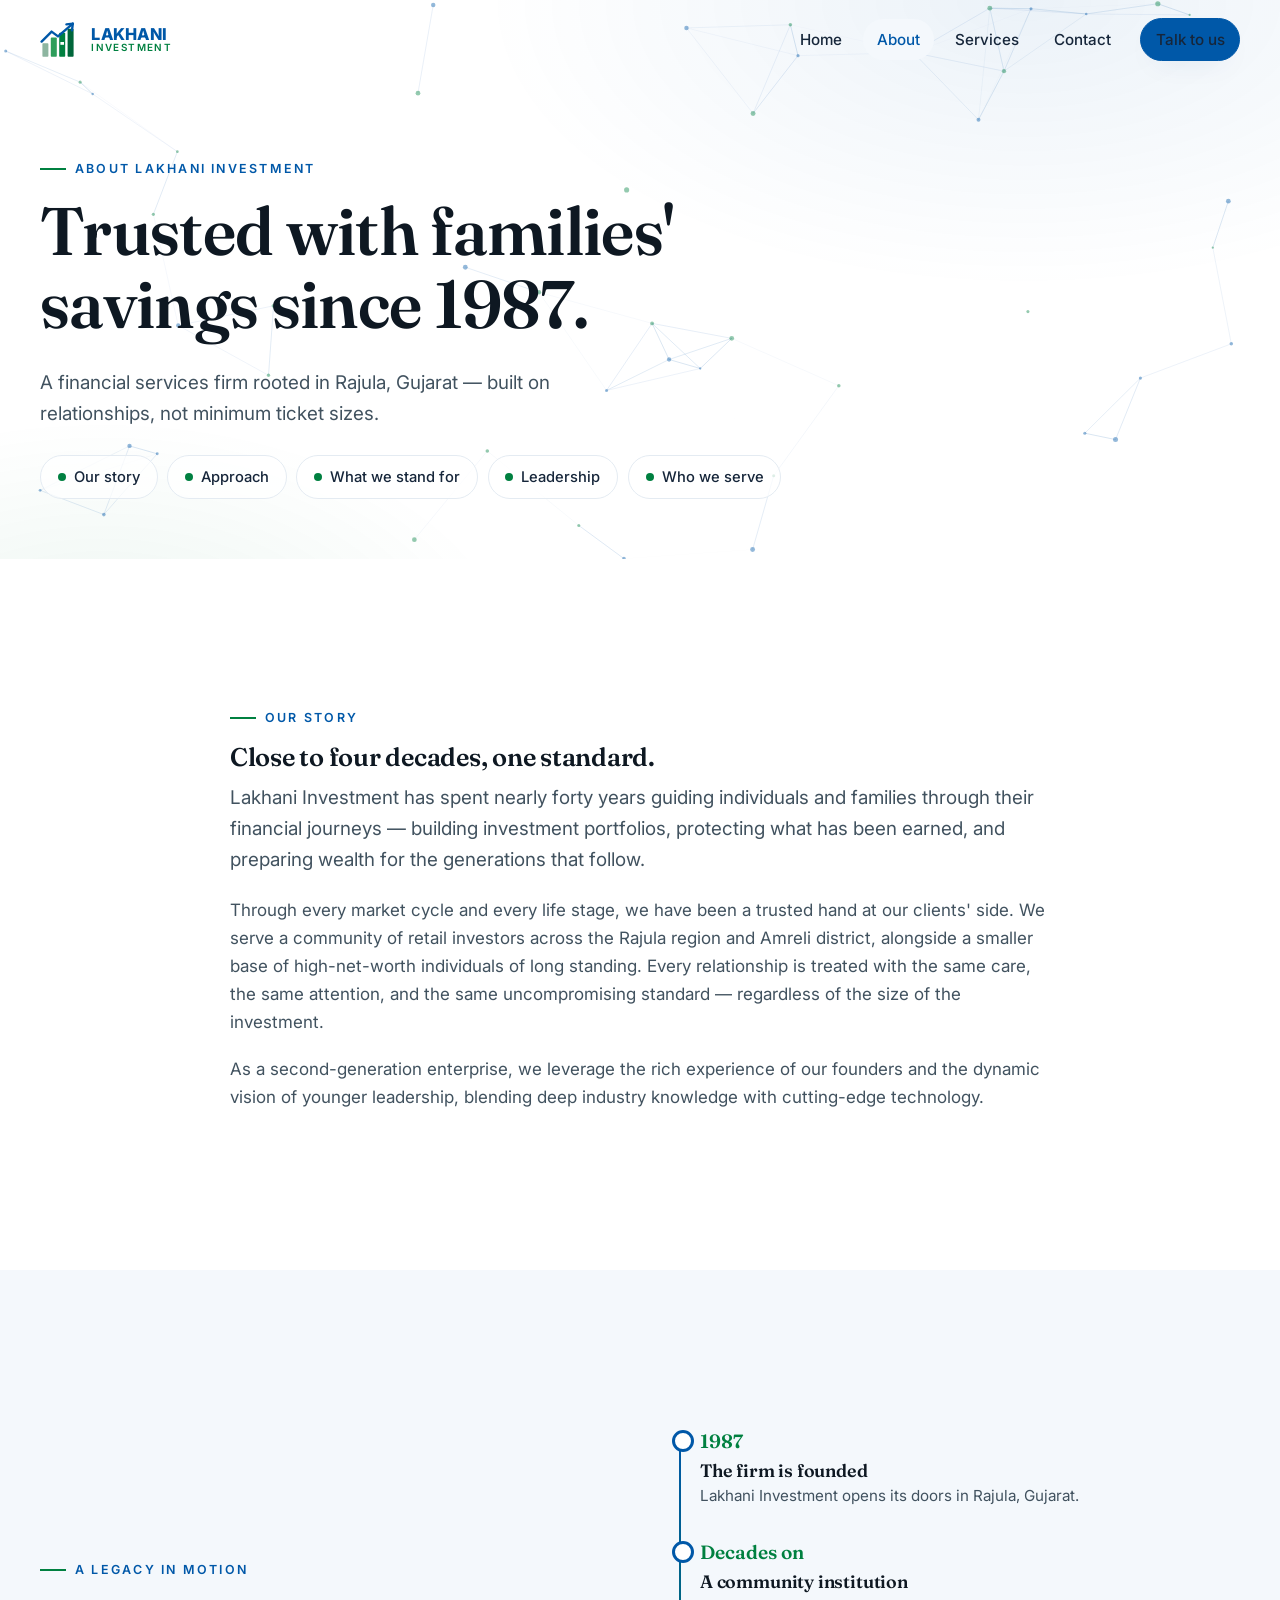
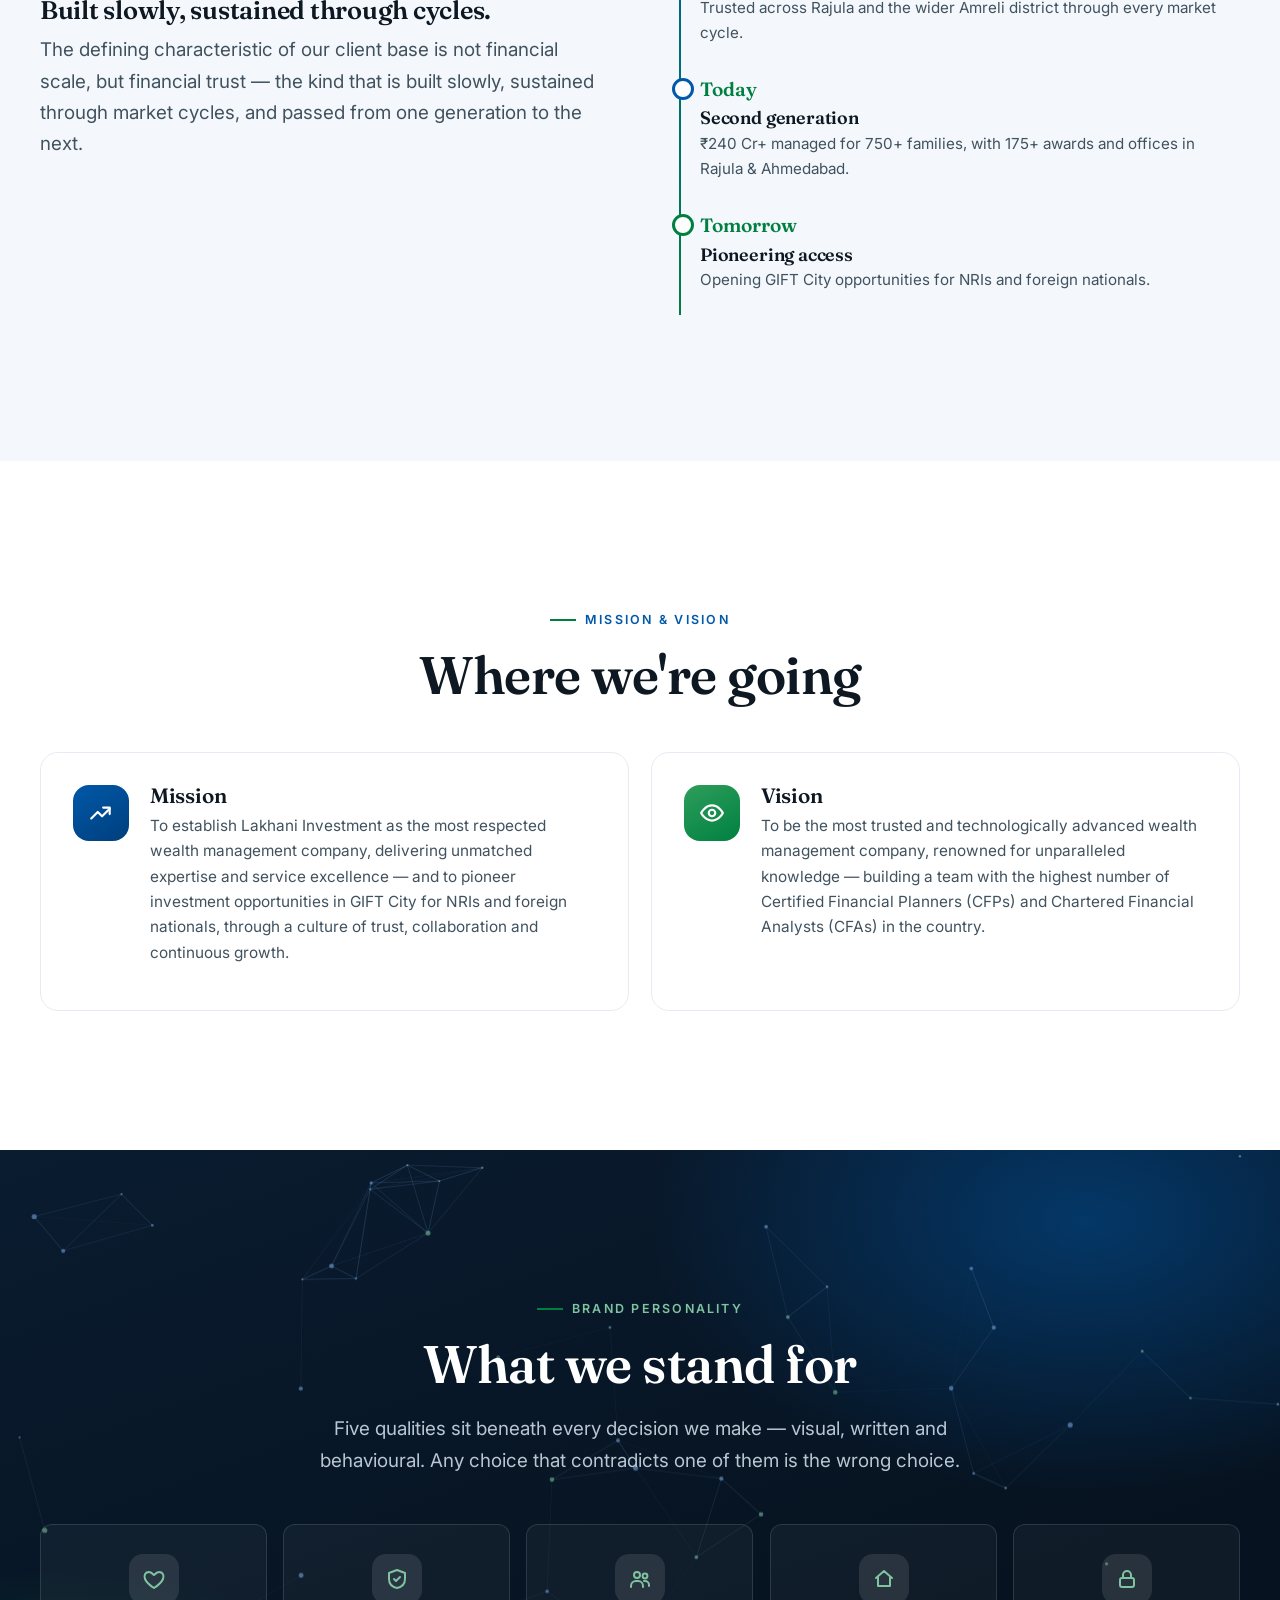
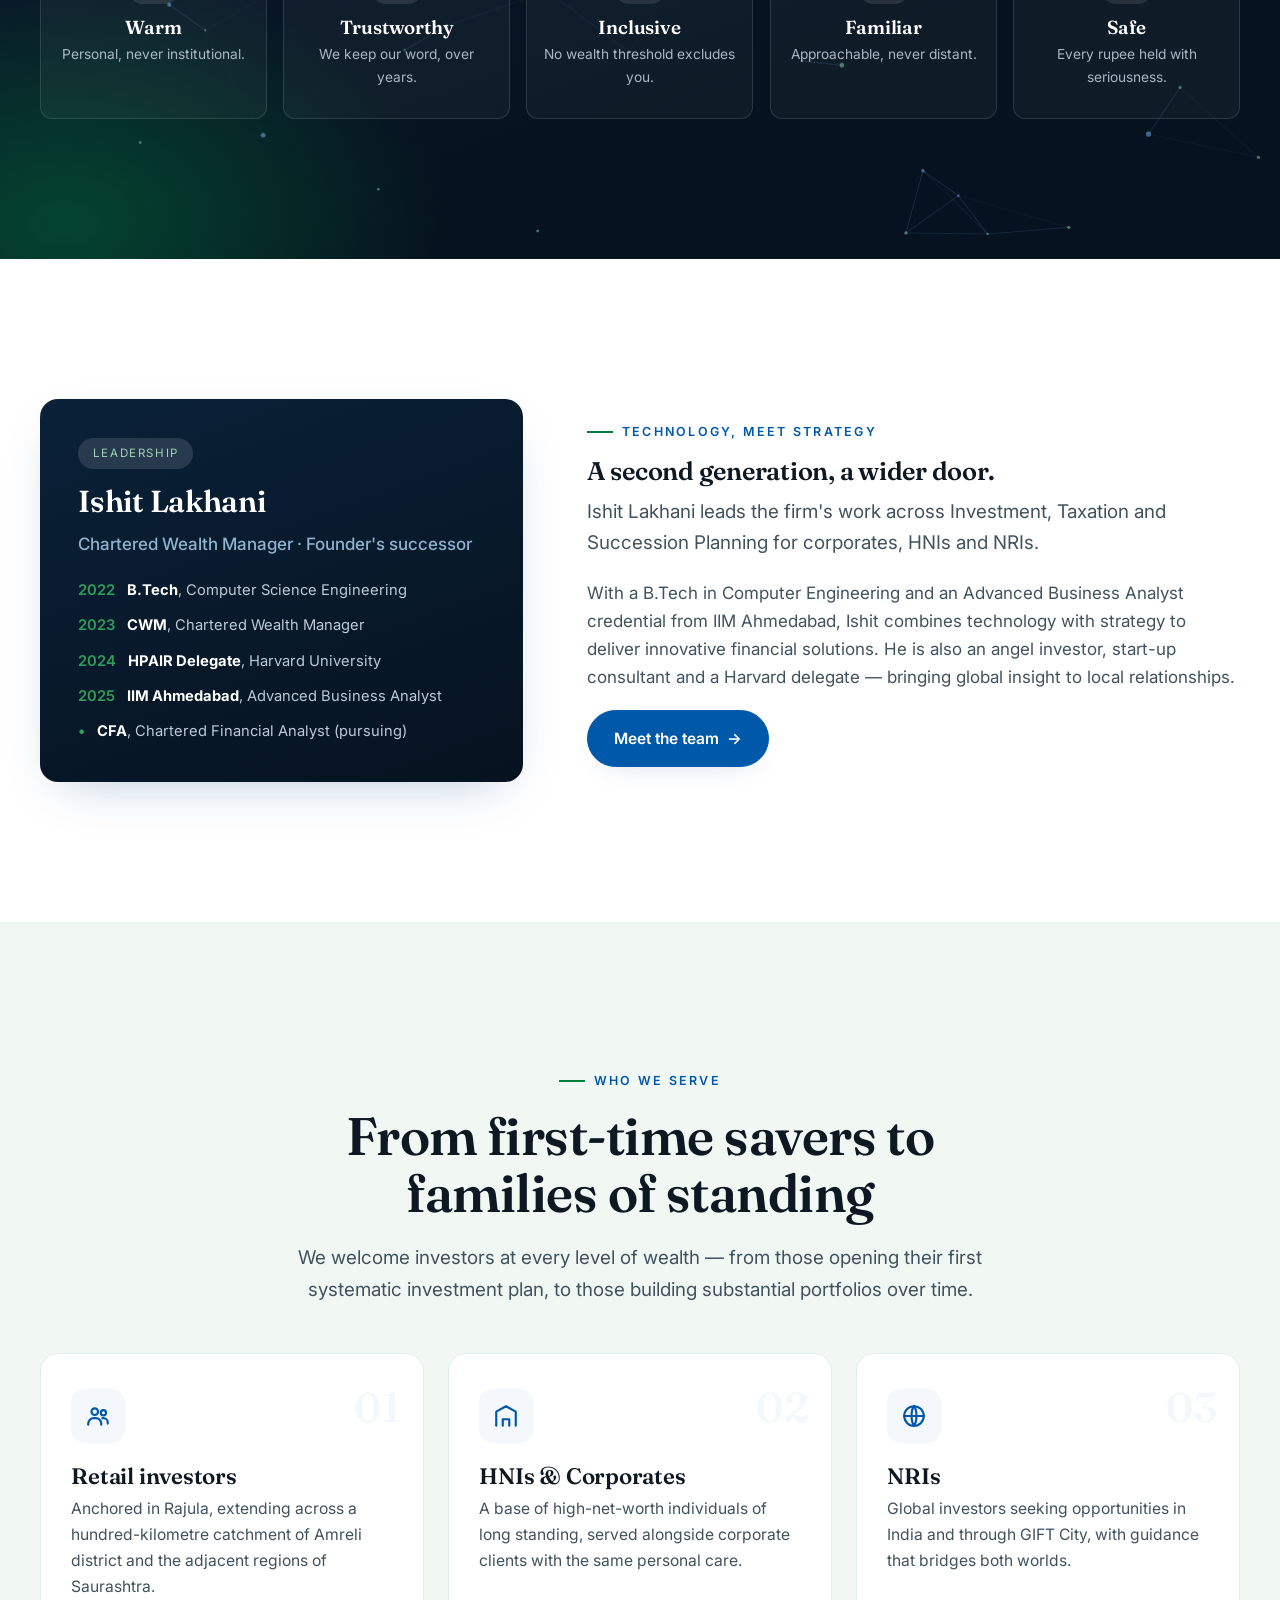
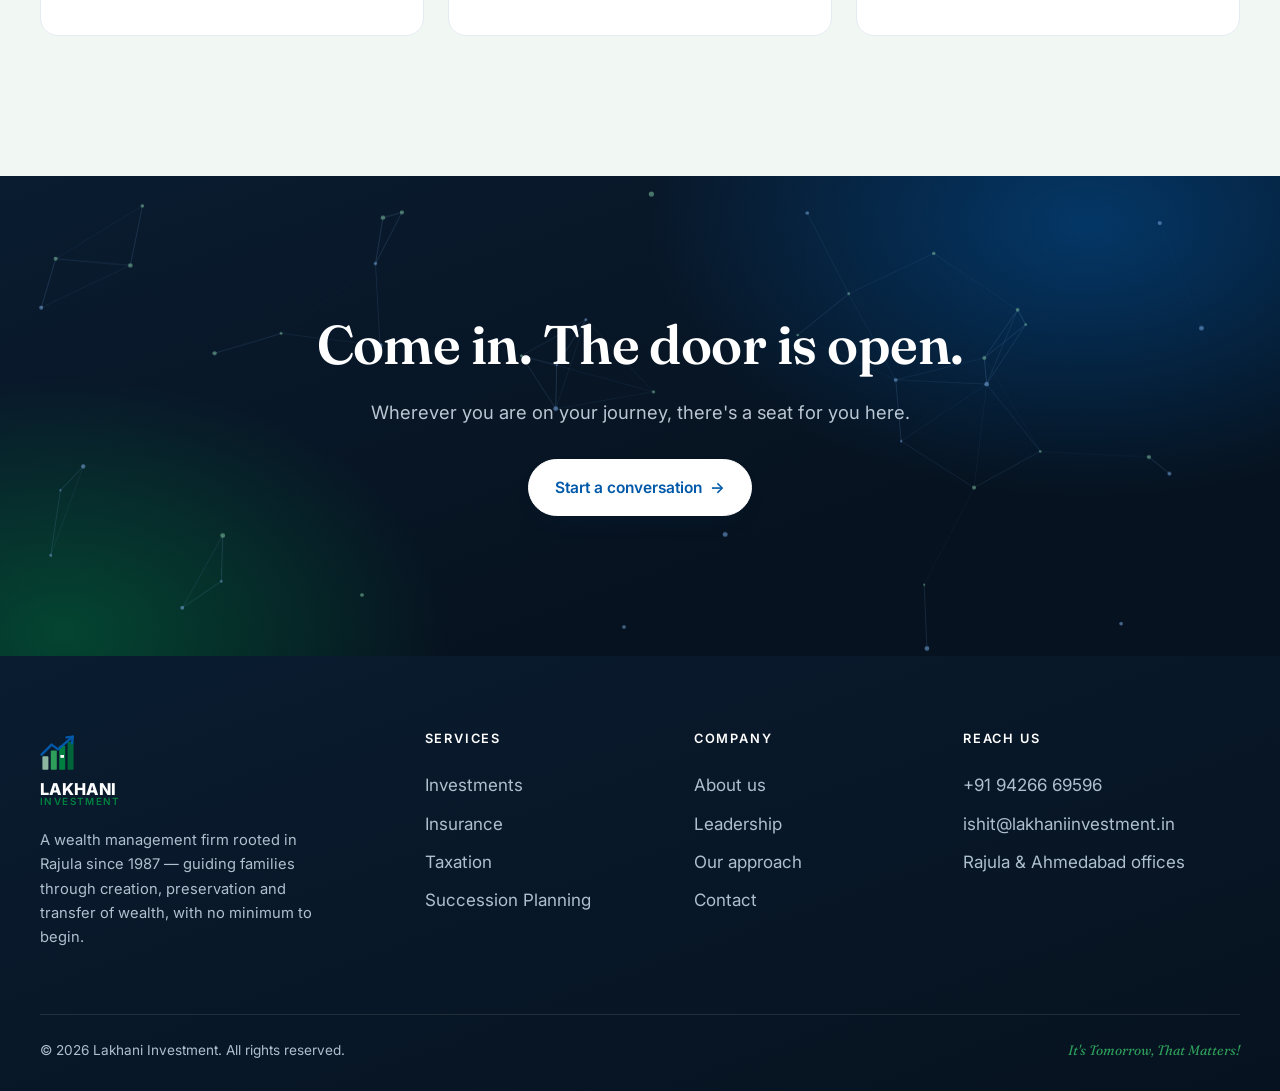
==== commit 82f0cf97: "Add site-wide FX layer: particle networks + cursor spotlight Introduce js/fx.js, loaded on every pag" ====
--- a/about.html
+++ b/about.html
@@ -14,7 +14,7 @@
 <body>
   <div id="nav-root"></div>
 
-  <section class="page-hero">
+  <section class="page-hero" data-fx-net>
     <div class="wrap reveal">
       <span class="eyebrow">About Lakhani Investment</span>
       <h1>Trusted with families'<br />savings since 1987.</h1>
@@ -90,7 +90,7 @@
   </section>
 
   <!-- VALUES -->
-  <section class="section ink-bg" id="values">
+  <section class="section ink-bg" id="values" data-fx-net data-fx-dark>
     <div class="wrap">
       <div class="section-head center reveal">
         <span class="eyebrow" style="color:#7fc3a0">Brand personality</span>
@@ -150,7 +150,7 @@
     </div>
   </section>
 
-  <section class="section ink-bg cta-band">
+  <section class="section ink-bg cta-band" data-fx-net data-fx-dark>
     <div class="wrap reveal">
       <h2>Come in. The door is open.</h2>
       <p>Wherever you are on your journey, there's a seat for you here.</p>
@@ -161,5 +161,6 @@
   <div id="footer-root"></div>
   <script src="js/components.js"></script>
   <script src="js/main.js"></script>
+  <script src="js/fx.js"></script>
 </body>
 </html>
--- a/css/styles.css
+++ b/css/styles.css
@@ -182,22 +182,61 @@
 .hero .wrap { position: relative; z-index: 3; pointer-events: none; }
 .hero-inner { max-width: 760px; }
 .hero-inner > * { pointer-events: auto; }
-.hero h1 {
+.hero h1, .hero-content h1 {
   font-size: clamp(2.7rem, 7vw, 5.4rem);
   font-weight: 600;
   letter-spacing: -0.02em;
   margin-bottom: 0.5rem;
 }
-.hero h1 .grad {
+.hero h1 .grad, .hero-content h1 .grad {
   background: linear-gradient(100deg, var(--blue) 0%, var(--green) 100%);
   -webkit-background-clip: text; background-clip: text; color: transparent;
 }
-.hero .tagline {
+.hero .tagline, .hero-content .tagline {
   font-family: var(--serif); font-style: italic; font-weight: 500;
   color: var(--green); font-size: clamp(1.1rem, 2.4vw, 1.55rem);
   margin-bottom: 1.4rem;
 }
-.hero .sub { font-size: 1.15rem; max-width: 540px; margin-bottom: 1.9rem; }
+.hero .sub, .hero-content .sub { font-size: 1.15rem; max-width: 540px; margin-bottom: 1.9rem; }
+
+/* ---------- interactive intro stage ---------- */
+.intro {
+  position: relative;
+  height: 100svh;
+  min-height: 560px;
+  overflow: hidden;
+  background:
+    radial-gradient(1100px 760px at 50% 42%, #ffffff 0%, var(--bg-tint) 78%, #eaf1f8 100%);
+}
+#logo-canvas { position: absolute; inset: 0; width: 100%; height: 100%; z-index: 1; cursor: crosshair; }
+.intro-hint {
+  position: absolute; left: 50%; bottom: 108px; transform: translateX(-50%);
+  z-index: 2; margin: 0; pointer-events: none;
+  font-size: 0.74rem; letter-spacing: 0.24em; text-transform: uppercase;
+  color: var(--blue-ink); opacity: 0.55; display: flex; align-items: center; gap: 0.7rem;
+  animation: hintPulse 3s var(--ease) infinite;
+}
+.intro-hint::before, .intro-hint::after { content: ""; width: 26px; height: 1px; background: currentColor; opacity: 0.6; }
+@keyframes hintPulse { 0%,100% { opacity: 0.4; } 50% { opacity: 0.7; } }
+
+/* ---------- hero message stage ---------- */
+.hero-content {
+  position: relative; overflow: hidden;
+  padding: clamp(86px, 13vh, 150px) 0;
+  background:
+    radial-gradient(900px 600px at 82% 6%, rgba(0,88,168,0.07), transparent 60%),
+    radial-gradient(820px 560px at 6% 104%, rgba(0,128,64,0.08), transparent 60%),
+    var(--bg);
+}
+.hero-content .hero-inner { max-width: 820px; position: relative; z-index: 2; }
+.hero-accent {
+  position: absolute; z-index: 1; top: -120px; right: -140px;
+  width: 520px; height: 520px; border-radius: 50%; pointer-events: none;
+  background: conic-gradient(from 140deg, rgba(0,88,168,0.10), rgba(0,128,64,0.12), rgba(0,88,168,0.10));
+  filter: blur(8px); opacity: 0.7;
+  -webkit-mask: radial-gradient(circle, transparent 58%, #000 60%, #000 72%, transparent 74%);
+          mask: radial-gradient(circle, transparent 58%, #000 60%, #000 72%, transparent 74%);
+}
 .hero-cta { display: flex; flex-wrap: wrap; gap: 0.9rem; margin-bottom: 2.6rem; }
 
 /* chips */
@@ -460,6 +499,26 @@
 /* scroll progress bar */
 .progress { position: fixed; top: 0; left: 0; height: 3px; width: 0; z-index: 200;
   background: linear-gradient(90deg, var(--blue), var(--green)); transition: width 0.1s linear; }
+
+/* ---------- interactive FX ---------- */
+/* cursor spotlight on cards */
+.fx-spot { isolation: isolate; }
+.fx-spot > *:not(.fx-glow) { position: relative; z-index: 1; }
+.fx-glow {
+  position: absolute; inset: 0; border-radius: inherit; pointer-events: none; z-index: 0;
+  opacity: 0; transition: opacity 0.45s var(--ease);
+  background: radial-gradient(240px circle at var(--mx, 50%) var(--my, 50%),
+    var(--fx-glow, rgba(0, 88, 168, 0.13)), transparent 62%);
+}
+.fx-spot:hover .fx-glow { opacity: 1; }
+.svc.is-green { --fx-glow: rgba(0, 128, 64, 0.13); }
+.feature-card, .leader-card { --fx-glow: rgba(127, 195, 160, 0.16); }
+.crow { --fx-glow: rgba(0, 88, 168, 0.10); }
+
+/* particle-network canvas backgrounds */
+[data-fx-net] { position: relative; }
+[data-fx-net] > .wrap { position: relative; z-index: 1; }
+.fx-net-canvas { position: absolute; inset: 0; width: 100%; height: 100%; z-index: 0; pointer-events: none; }
 
 @media (prefers-reduced-motion: reduce) {
   * { animation: none !important; transition: none !important; }
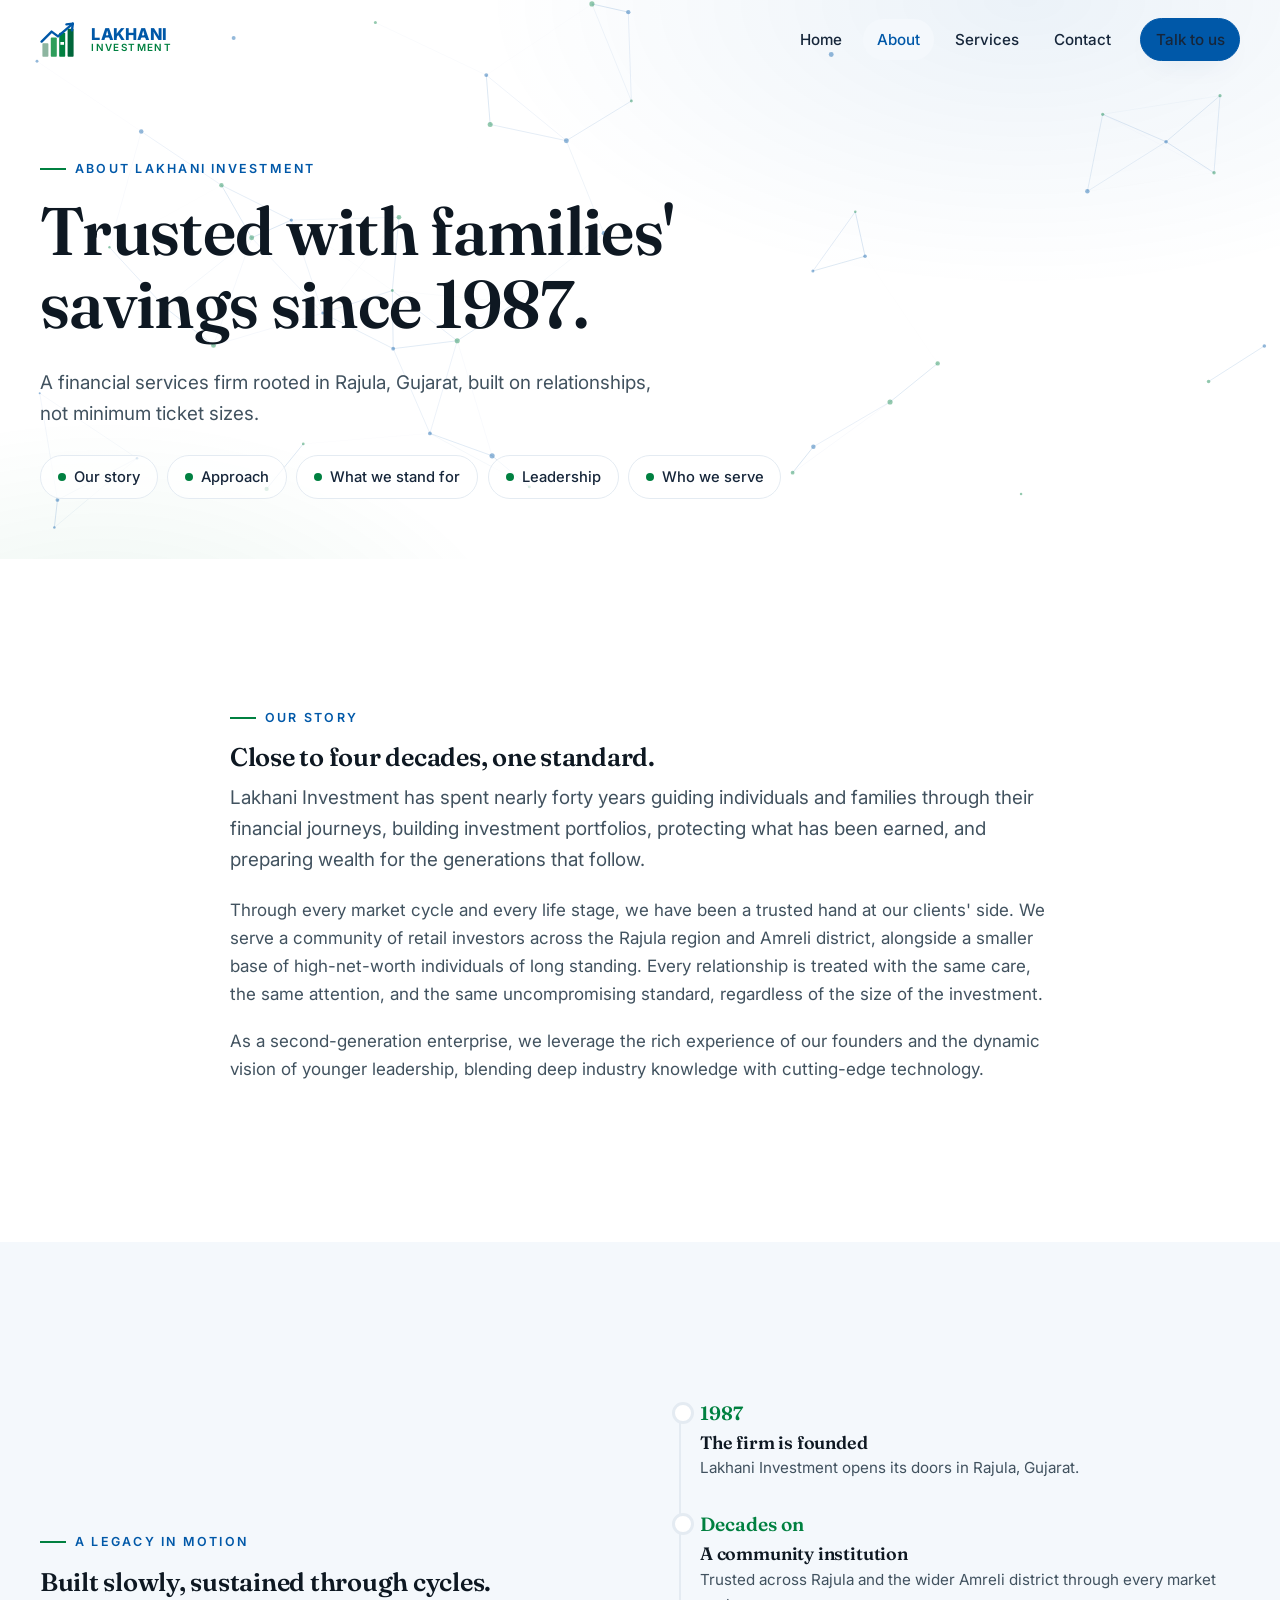
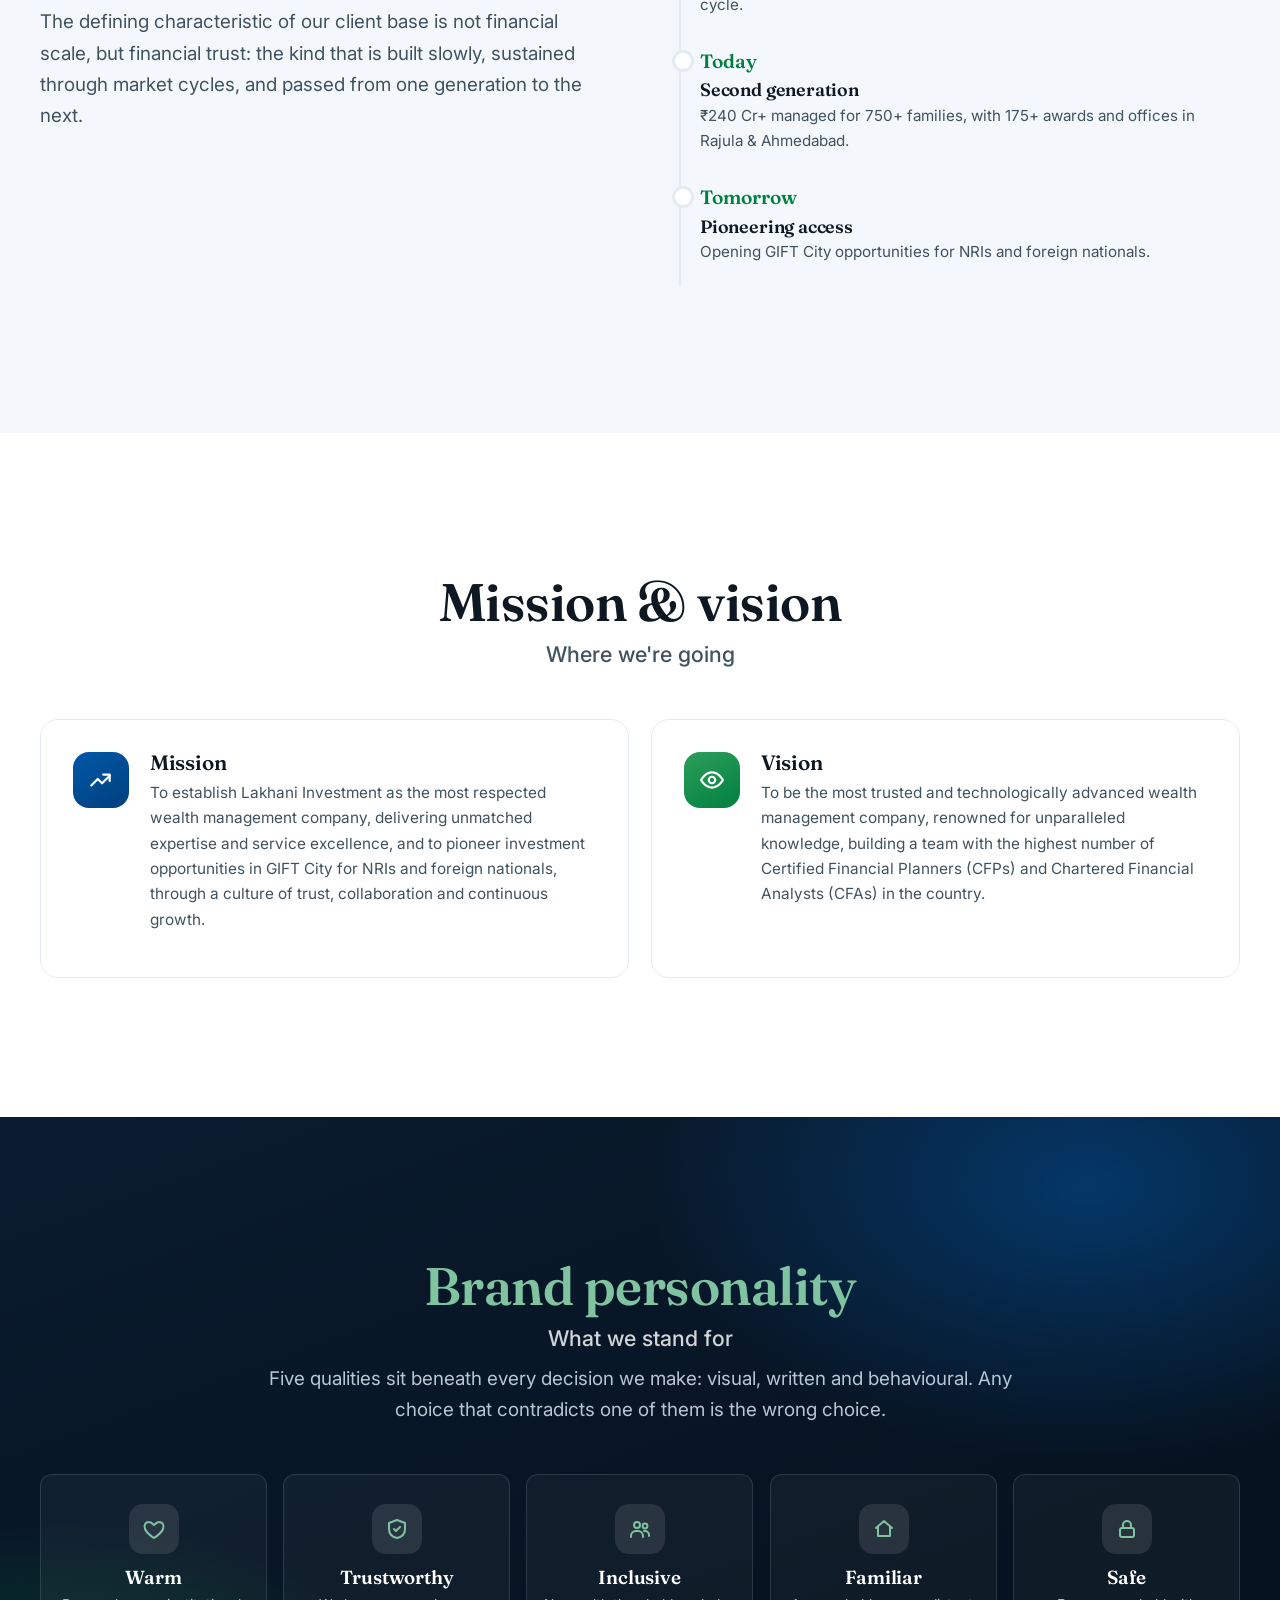
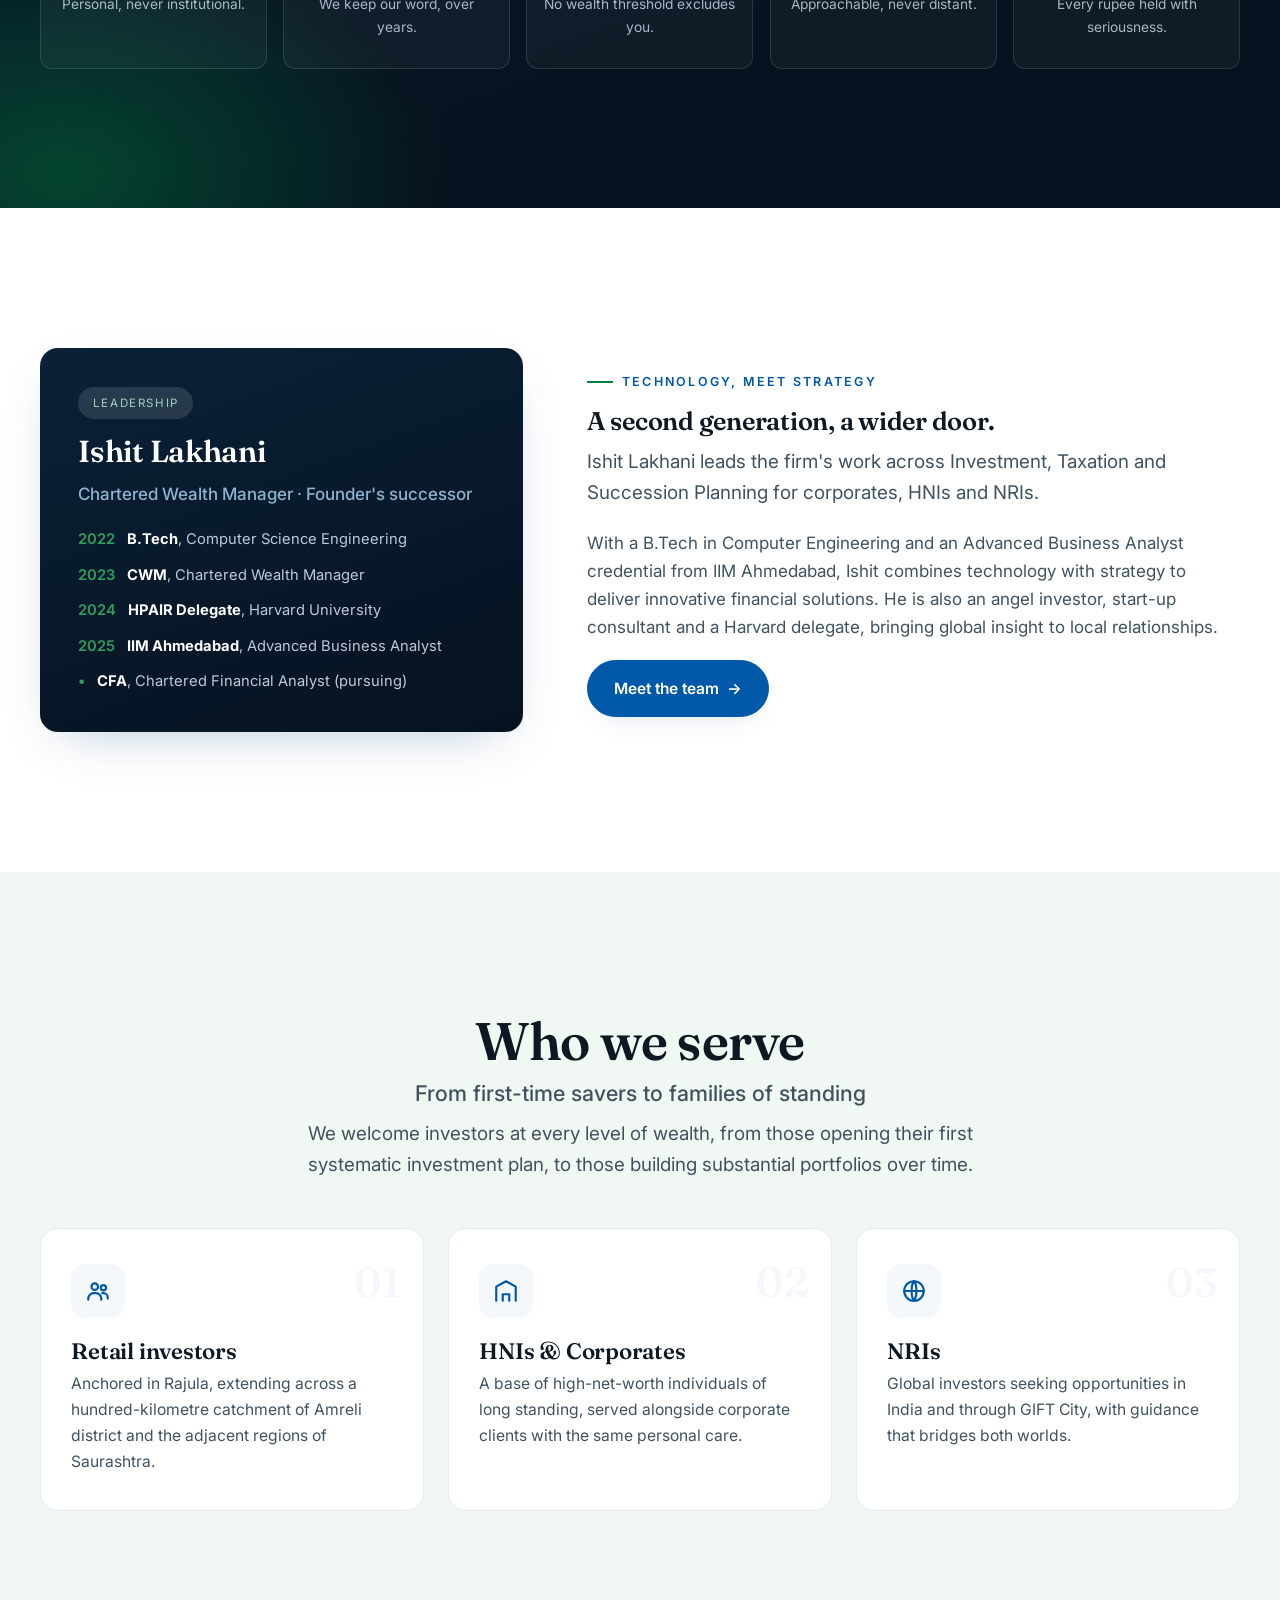
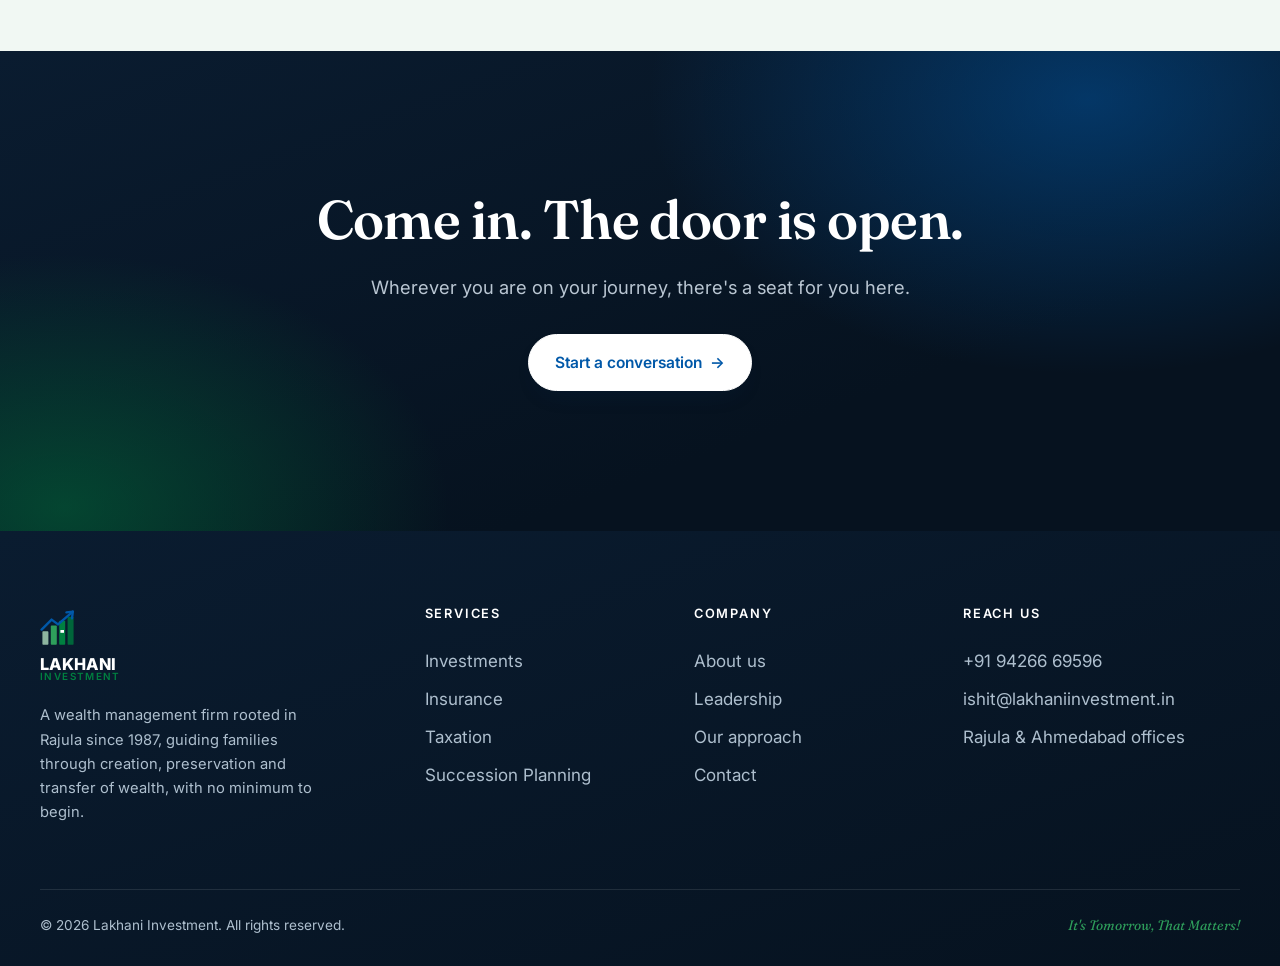
==== commit 46814140: "Refine homepage and unify section headings site-wide - Remove the "Built on relationships" leadershi" ====
--- a/about.html
+++ b/about.html
@@ -3,7 +3,7 @@
 <head>
   <meta charset="UTF-8" />
   <meta name="viewport" content="width=device-width, initial-scale=1.0" />
-  <title>About — Lakhani Investment</title>
+  <title>About · Lakhani Investment</title>
   <meta name="description" content="A wealth management firm rooted in Rajula, Gujarat since 1987. Our story, our approach, and the people who hold your trust." />
   <link rel="icon" type="image/png" href="assets/logo.png" />
   <link rel="preconnect" href="https://fonts.googleapis.com" />
@@ -18,7 +18,7 @@
     <div class="wrap reveal">
       <span class="eyebrow">About Lakhani Investment</span>
       <h1>Trusted with families'<br />savings since 1987.</h1>
-      <p>A financial services firm rooted in Rajula, Gujarat — built on relationships, not minimum ticket sizes.</p>
+      <p>A financial services firm rooted in Rajula, Gujarat, built on relationships, not minimum ticket sizes.</p>
       <div class="chips">
         <a class="chip" href="#story"><span class="dot"></span>Our story</a>
         <a class="chip" href="#approach"><span class="dot"></span>Approach</a>
@@ -35,8 +35,8 @@
       <div class="reveal">
         <span class="eyebrow">Our story</span>
         <h2>Close to four decades, one standard.</h2>
-        <p class="lead">Lakhani Investment has spent nearly forty years guiding individuals and families through their financial journeys — building investment portfolios, protecting what has been earned, and preparing wealth for the generations that follow.</p>
-        <p>Through every market cycle and every life stage, we have been a trusted hand at our clients' side. We serve a community of retail investors across the Rajula region and Amreli district, alongside a smaller base of high-net-worth individuals of long standing. Every relationship is treated with the same care, the same attention, and the same uncompromising standard — regardless of the size of the investment.</p>
+        <p class="lead">Lakhani Investment has spent nearly forty years guiding individuals and families through their financial journeys, building investment portfolios, protecting what has been earned, and preparing wealth for the generations that follow.</p>
+        <p>Through every market cycle and every life stage, we have been a trusted hand at our clients' side. We serve a community of retail investors across the Rajula region and Amreli district, alongside a smaller base of high-net-worth individuals of long standing. Every relationship is treated with the same care, the same attention, and the same uncompromising standard, regardless of the size of the investment.</p>
         <p>As a second-generation enterprise, we leverage the rich experience of our founders and the dynamic vision of younger leadership, blending deep industry knowledge with cutting-edge technology.</p>
       </div>
     </div>
@@ -49,7 +49,7 @@
         <div class="split-body reveal-x">
           <span class="eyebrow">A legacy in motion</span>
           <h2>Built slowly, sustained through cycles.</h2>
-          <p class="lead">The defining characteristic of our client base is not financial scale, but financial trust — the kind that is built slowly, sustained through market cycles, and passed from one generation to the next.</p>
+          <p class="lead">The defining characteristic of our client base is not financial scale, but financial trust: the kind that is built slowly, sustained through market cycles, and passed from one generation to the next.</p>
         </div>
         <div class="split-media reveal" data-delay="1">
           <div class="timeline">
@@ -75,14 +75,14 @@
           <div class="ticon"><svg width="26" height="26" viewBox="0 0 24 24" fill="none" stroke="currentColor" stroke-width="2" stroke-linecap="round" stroke-linejoin="round"><path d="M3 17l6-6 4 4 7-7"/><path d="M14 7h6v6"/></svg></div>
           <div>
             <h3>Mission</h3>
-            <p>To establish Lakhani Investment as the most respected wealth management company, delivering unmatched expertise and service excellence — and to pioneer investment opportunities in GIFT City for NRIs and foreign nationals, through a culture of trust, collaboration and continuous growth.</p>
+            <p>To establish Lakhani Investment as the most respected wealth management company, delivering unmatched expertise and service excellence, and to pioneer investment opportunities in GIFT City for NRIs and foreign nationals, through a culture of trust, collaboration and continuous growth.</p>
           </div>
         </div>
         <div class="svc is-green reveal" data-delay="2">
           <div class="ticon"><svg width="26" height="26" viewBox="0 0 24 24" fill="none" stroke="currentColor" stroke-width="2" stroke-linecap="round" stroke-linejoin="round"><path d="M2 12s3.5-7 10-7 10 7 10 7-3.5 7-10 7S2 12 2 12z"/><circle cx="12" cy="12" r="3"/></svg></div>
           <div>
             <h3>Vision</h3>
-            <p>To be the most trusted and technologically advanced wealth management company, renowned for unparalleled knowledge — building a team with the highest number of Certified Financial Planners (CFPs) and Chartered Financial Analysts (CFAs) in the country.</p>
+            <p>To be the most trusted and technologically advanced wealth management company, renowned for unparalleled knowledge, building a team with the highest number of Certified Financial Planners (CFPs) and Chartered Financial Analysts (CFAs) in the country.</p>
           </div>
         </div>
       </div>
@@ -95,7 +95,7 @@
       <div class="section-head center reveal">
         <span class="eyebrow" style="color:#7fc3a0">Brand personality</span>
         <h2>What we stand for</h2>
-        <p class="lead" style="color:rgba(205,217,230,0.9)">Five qualities sit beneath every decision we make — visual, written and behavioural. Any choice that contradicts one of them is the wrong choice.</p>
+        <p class="lead" style="color:rgba(205,217,230,0.9)">Five qualities sit beneath every decision we make: visual, written and behavioural. Any choice that contradicts one of them is the wrong choice.</p>
       </div>
       <div class="values">
         <div class="value reveal" data-delay="1"><div class="vicon"><svg width="24" height="24" viewBox="0 0 24 24" fill="none" stroke="currentColor" stroke-width="2" stroke-linecap="round" stroke-linejoin="round"><path d="M12 21s-7-4.5-9-9C1.5 8 3.5 5 7 5c2 0 3 1 5 3 2-2 3-3 5-3 3.5 0 5.5 3 4 7-2 4.5-9 9-9 9z"/></svg></div><h4>Warm</h4><p>Personal, never institutional.</p></div>
@@ -127,7 +127,7 @@
           <span class="eyebrow">Technology, meet strategy</span>
           <h2>A second generation, a wider door.</h2>
           <p class="lead">Ishit Lakhani leads the firm's work across Investment, Taxation and Succession Planning for corporates, HNIs and NRIs.</p>
-          <p>With a B.Tech in Computer Engineering and an Advanced Business Analyst credential from IIM Ahmedabad, Ishit combines technology with strategy to deliver innovative financial solutions. He is also an angel investor, start-up consultant and a Harvard delegate — bringing global insight to local relationships.</p>
+          <p>With a B.Tech in Computer Engineering and an Advanced Business Analyst credential from IIM Ahmedabad, Ishit combines technology with strategy to deliver innovative financial solutions. He is also an angel investor, start-up consultant and a Harvard delegate, bringing global insight to local relationships.</p>
           <a class="btn" href="contact.html#talk">Meet the team <span class="arr">→</span></a>
         </div>
       </div>
@@ -140,7 +140,7 @@
       <div class="section-head center reveal">
         <span class="eyebrow">Who we serve</span>
         <h2>From first-time savers to families of standing</h2>
-        <p class="lead">We welcome investors at every level of wealth — from those opening their first systematic investment plan, to those building substantial portfolios over time.</p>
+        <p class="lead">We welcome investors at every level of wealth, from those opening their first systematic investment plan, to those building substantial portfolios over time.</p>
       </div>
       <div class="pillars">
         <article class="pillar reveal" data-delay="1"><div class="picon"><svg width="26" height="26" viewBox="0 0 24 24" fill="none" stroke="currentColor" stroke-width="2" stroke-linecap="round" stroke-linejoin="round"><circle cx="9" cy="8" r="3"/><circle cx="17" cy="9" r="2.4"/><path d="M3 20v-1a5 5 0 015-5h2a5 5 0 015 5v1M16 14h1a4 4 0 014 4v1"/></svg></div><h3>Retail investors</h3><p>Anchored in Rajula, extending across a hundred-kilometre catchment of Amreli district and the adjacent regions of Saurashtra.</p></article>
--- a/css/styles.css
+++ b/css/styles.css
@@ -1,5 +1,5 @@
 /* ============================================================
-   Lakhani Investment — brand stylesheet
+   Lakhani Investment - brand stylesheet
    Blue #0058A8 (primary) · Green #008040 (secondary)
    Fraunces (headlines) · Inter (body)
    ============================================================ */
@@ -198,6 +198,11 @@
   margin-bottom: 1.4rem;
 }
 .hero .sub, .hero-content .sub { font-size: 1.15rem; max-width: 540px; margin-bottom: 1.9rem; }
+/* centered hero variant */
+.hero-inner.center { margin-inline: auto; text-align: center; display: flex; flex-direction: column; align-items: center; }
+.hero-inner.center .sub { margin-left: auto; margin-right: auto; }
+.hero-inner.center .hero-cta { justify-content: center; }
+.hero-content .stats-strip { width: 100%; max-width: 720px; margin-top: clamp(2.6rem, 5vw, 3.8rem); }
 
 /* ---------- interactive intro stage ---------- */
 .intro {
@@ -281,9 +286,32 @@
 /* ---------- sections ---------- */
 section { position: relative; }
 .section { padding: clamp(72px, 11vw, 140px) 0; }
-.section-head { max-width: 720px; margin-bottom: 3rem; }
+.section-head { max-width: 760px; margin-bottom: 3rem; }
 .section-head.center { margin-inline: auto; text-align: center; }
-.section-head h2 { font-size: clamp(2rem, 4.6vw, 3.3rem); }
+/* The short section label leads as the dominant heading; the descriptive
+   line beneath it is demoted to a supporting subhead. */
+.section-head .eyebrow {
+  display: block;
+  font-family: var(--serif);
+  font-weight: 600;
+  font-size: clamp(2rem, 4.6vw, 3.3rem);
+  line-height: 1.08;
+  letter-spacing: -0.01em;
+  text-transform: none;
+  color: var(--ink);
+  margin-bottom: 0.5rem;
+}
+.section-head .eyebrow::before { display: none; }
+.section-head h2 {
+  font-family: var(--sans);
+  font-weight: 500;
+  font-size: clamp(1.05rem, 2.1vw, 1.35rem);
+  line-height: 1.5;
+  letter-spacing: 0;
+  color: var(--body);
+}
+.section-head.center h2 { max-width: 34ch; margin-inline: auto; }
+.ink-bg .section-head h2 { color: rgba(255, 255, 255, 0.82); }
 .tint { background: var(--bg-tint); }
 .tint-green { background: var(--bg-tint-green); }
 .ink-bg {
@@ -415,12 +443,24 @@
 
 /* ---------- timeline ---------- */
 .timeline { position: relative; margin-top: 1rem; padding-left: 28px; }
+/* faint static track */
 .timeline::before { content: ""; position: absolute; left: 7px; top: 6px; bottom: 6px; width: 2px;
-  background: linear-gradient(var(--blue), var(--green)); }
+  background: var(--line); border-radius: 2px; }
+/* scroll-driven colour fill, height set from JS via --tl-fill (px) */
+.tl-fill { position: absolute; left: 7px; top: 6px; width: 2px; border-radius: 2px;
+  height: var(--tl-fill, 0px);
+  background: linear-gradient(var(--blue), var(--green));
+  transition: height 0.25s linear; }
 .tl-item { position: relative; padding: 0 0 1.8rem; }
 .tl-item::before { content: ""; position: absolute; left: -28px; top: 4px; width: 16px; height: 16px;
-  border-radius: 50%; background: #fff; border: 3px solid var(--blue); }
-.tl-item:last-child::before { border-color: var(--green); }
+  border-radius: 50%; background: #fff; border: 3px solid var(--line);
+  transition: border-color 0.4s var(--ease), background 0.4s var(--ease),
+              box-shadow 0.4s var(--ease), transform 0.4s var(--ease); }
+/* lit as the fill front passes each dot */
+.tl-item.lit::before { border-color: var(--blue); background: var(--blue);
+  box-shadow: 0 0 0 4px rgba(0, 88, 168, 0.14); transform: scale(1.05); }
+.tl-item.lit:last-child::before { border-color: var(--green); background: var(--green);
+  box-shadow: 0 0 0 4px rgba(0, 128, 64, 0.16); }
 .tl-item .yr { font-family: var(--serif); font-weight: 600; color: var(--green); font-size: 1.2rem; }
 .tl-item h4 { margin: 0.2rem 0 0.2rem; font-size: 1.12rem; }
 .tl-item p { font-size: 0.95rem; margin: 0; }
@@ -520,10 +560,263 @@
 [data-fx-net] > .wrap { position: relative; z-index: 1; }
 .fx-net-canvas { position: absolute; inset: 0; width: 100%; height: 100%; z-index: 0; pointer-events: none; }
 
+/* ---------- self-drawing growth chart ---------- */
+.who-split { align-items: center; }
+.chart-card {
+  background: #fff; border: 1px solid var(--line); border-radius: var(--radius);
+  padding: 1.5rem 1.6rem 1.3rem; box-shadow: var(--shadow-soft);
+  position: relative; overflow: hidden;
+}
+.chart-card::before {
+  content: ""; position: absolute; inset: 0; pointer-events: none;
+  background: radial-gradient(420px circle at 85% 0%, rgba(0, 88, 168, 0.05), transparent 60%);
+}
+.cc-top { display: flex; align-items: flex-start; justify-content: space-between; gap: 1rem; position: relative; }
+.cc-title { display: block; font-family: "Fraunces", serif; font-weight: 600; font-size: 1.15rem; color: var(--ink); line-height: 1.2; }
+.cc-sub { display: block; font-size: 0.78rem; color: var(--body); margin-top: 0.2rem; }
+.cc-badge {
+  flex: none; font-size: 0.74rem; font-weight: 600; color: var(--green);
+  background: var(--bg-tint-green); border: 1px solid rgba(0, 128, 64, 0.18);
+  border-radius: 999px; padding: 0.32rem 0.7rem; white-space: nowrap;
+}
+.growth-chart { display: block; width: 100%; height: auto; margin: 0.9rem 0 0.4rem; overflow: visible; }
+.cc-grid line { stroke: var(--line); stroke-width: 1; }
+
+.gl-bar {
+  fill: var(--green-muted); opacity: 0.55;
+  transform: scaleY(0); transform-box: fill-box; transform-origin: bottom;
+}
+.gl-area { opacity: 0; }
+.gl-line {
+  stroke-dasharray: 1; stroke-dashoffset: 1; stroke-linecap: round; stroke-linejoin: round;
+}
+.gl-dot {
+  fill: var(--blue); transform: scale(0); transform-box: fill-box; transform-origin: center;
+}
+
+/* animate when the card scrolls in */
+.chart-card.in .gl-bar {
+  transition: transform 0.7s var(--ease);
+  transition-delay: calc(0.06s * var(--i));
+  transform: scaleY(1);
+}
+.chart-card.in .gl-area {
+  transition: opacity 0.8s ease 0.7s;
+  opacity: 1;
+}
+.chart-card.in .gl-line {
+  transition: stroke-dashoffset 1.5s var(--ease) 0.45s;
+  stroke-dashoffset: 0;
+}
+.chart-card.in .gl-dot {
+  transition: transform 0.45s var(--ease);
+  transition-delay: calc(0.6s + 0.13s * var(--i));
+  transform: scale(1);
+}
+
+.cc-foot {
+  display: flex; gap: 1.3rem; margin-top: 0.5rem;
+  font-size: 0.78rem; color: var(--body);
+}
+.cc-foot span { display: inline-flex; align-items: center; gap: 0.4rem; }
+.cc-foot .k { width: 11px; height: 11px; border-radius: 3px; display: inline-block; }
+.cc-foot .k.blue { background: var(--blue); }
+.cc-foot .k.green { background: var(--green-muted); }
+
+/* ---------- compounding calculator ---------- */
+.calc {
+  display: grid; grid-template-columns: 1fr;
+  gap: clamp(1.5rem, 3vw, 2.2rem);
+}
+.calc-controls {
+  background: #fff; border: 1px solid var(--line); border-radius: var(--radius);
+  padding: clamp(1.4rem, 2.4vw, 2rem); box-shadow: var(--shadow-soft);
+}
+.ctrl { margin-bottom: 1.5rem; }
+.ctrl:last-of-type { margin-bottom: 0; }
+.ctrl-top { display: flex; justify-content: space-between; align-items: baseline; margin-bottom: 0.7rem; gap: 1rem; }
+.ctrl-top label { font-weight: 600; color: var(--blue-ink); font-size: 0.96rem; }
+.ctrl-top output { font-family: var(--serif); font-weight: 600; color: var(--blue); font-size: 1.18rem; white-space: nowrap; }
+.ctrl-scale { display: flex; justify-content: space-between; margin-top: 0.45rem; font-size: 0.72rem; color: var(--body); opacity: 0.7; }
+
+.ctrl input[type="range"] {
+  -webkit-appearance: none; appearance: none; width: 100%; height: 6px; border-radius: 999px;
+  background: linear-gradient(90deg, var(--blue) 0%, var(--blue) var(--p, 50%), var(--line) var(--p, 50%), var(--line) 100%);
+  outline: none; cursor: pointer;
+}
+.ctrl input[type="range"]::-webkit-slider-thumb {
+  -webkit-appearance: none; appearance: none; width: 18px; height: 18px; border-radius: 50%;
+  background: #fff; border: 3px solid var(--blue); box-shadow: 0 2px 8px rgba(0, 88, 168, 0.35);
+  transition: transform 0.15s ease;
+}
+.ctrl input[type="range"]::-webkit-slider-thumb:hover { transform: scale(1.14); }
+.ctrl input[type="range"]:active::-webkit-slider-thumb { transform: scale(1.2); }
+.ctrl input[type="range"]::-moz-range-thumb {
+  width: 18px; height: 18px; border: 3px solid var(--blue); border-radius: 50%;
+  background: #fff; box-shadow: 0 2px 8px rgba(0, 88, 168, 0.35);
+}
+.ctrl input[type="range"]::-moz-range-track { height: 6px; border-radius: 999px; background: transparent; }
+
+.calc-outputs {
+  display: grid; grid-template-columns: repeat(3, 1fr); gap: 0.8rem;
+  margin-top: 1.8rem; padding-top: 1.6rem; border-top: 1px solid var(--line);
+}
+.co { text-align: center; }
+.co-lbl { display: block; font-size: 0.72rem; text-transform: uppercase; letter-spacing: 0.07em; color: var(--body); margin-bottom: 0.4rem; }
+.co-val { display: block; font-family: var(--serif); font-weight: 600; font-size: clamp(1.1rem, 2.3vw, 1.5rem); color: var(--ink); line-height: 1.1; }
+.co.is-grow .co-val { color: var(--blue); }
+.co.is-gain .co-val { color: var(--green); }
+.calc-note { margin: 1.2rem 0 0; font-size: 0.76rem; color: var(--body); opacity: 0.78; line-height: 1.5; }
+
+/* chart additions for the calculator */
+.gl-contrib { fill: rgba(0, 128, 64, 0.18); opacity: 0; }
+.gl-end { fill: var(--green); stroke: #fff; stroke-width: 1.5; opacity: 0; transform: scale(0); transform-box: fill-box; transform-origin: center; }
+.cc-ymax { font-family: "Inter", system-ui, sans-serif; font-weight: 600; font-size: 10px; fill: var(--body); }
+.chart-card.in .gl-contrib { transition: opacity 0.8s ease 0.5s; opacity: 1; }
+.chart-card.in .gl-end { transition: transform 0.5s var(--ease) 1.5s, opacity 0.4s ease 1.5s; transform: scale(1); opacity: 1; }
+
+@media (max-width: 860px) {
+  .calc { grid-template-columns: 1fr; }
+}
+
+/* ---------- services: deck of cards ---------- */
+.deck {
+  display: flex; justify-content: center; align-items: flex-end;
+  padding: clamp(2rem, 5vw, 3.4rem) 0 1rem; min-height: 440px; perspective: 1500px;
+}
+.deck-card {
+  --accent: var(--blue); --accent-rgb: 0, 88, 168;
+  position: relative; flex: none; width: 240px; height: 366px;
+  margin-inline: -32px;
+  display: flex; flex-direction: column; align-items: center; text-align: center;
+  background: #fff; border: 1px solid var(--line); border-radius: 18px;
+  padding: 2.1rem 1.4rem 1.5rem; color: var(--ink); text-decoration: none;
+  box-shadow: 0 18px 40px -24px rgba(10, 28, 48, 0.5);
+  transform-origin: bottom center;
+  transform: rotate(var(--rot)) translateY(var(--lift));
+  z-index: var(--z); overflow: hidden; isolation: isolate;
+  transition: transform 0.5s var(--ease), box-shadow 0.5s var(--ease), border-color 0.4s var(--ease);
+}
+.deck-card.is-green { --accent: var(--green); --accent-rgb: 0, 128, 64; }
+.deck-card::before {
+  content: ""; position: absolute; inset: 0 0 auto 0; height: 6px;
+  background: linear-gradient(90deg, rgba(var(--accent-rgb), 0.7), var(--accent));
+}
+.dc-suit {
+  position: absolute; right: -36px; bottom: -28px; z-index: 0;
+  color: var(--accent); opacity: 0.06; pointer-events: none;
+}
+.dc-suit svg { width: 190px; height: 190px; }
+.deck-card > *:not(.dc-suit):not(.dc-rank) { position: relative; z-index: 1; }
+.dc-rank {
+  position: absolute; z-index: 2; font-family: var(--serif); font-weight: 600; font-size: 1rem;
+  color: var(--accent); letter-spacing: 0.02em;
+}
+.dc-rank.tl { top: 14px; left: 16px; }
+.dc-rank.br { bottom: 14px; right: 16px; transform: rotate(180deg); }
+.dc-icon {
+  width: 58px; height: 58px; border-radius: 15px; display: grid; place-items: center;
+  color: #fff; margin: 0.6rem auto 1.3rem;
+  background: linear-gradient(150deg, rgba(var(--accent-rgb), 0.82), var(--accent));
+  box-shadow: 0 10px 22px -10px rgba(var(--accent-rgb), 0.7);
+}
+.deck-card h3 { font-size: 1.3rem; margin: 0 0 0.45rem; }
+.deck-card p { font-size: 0.92rem; color: var(--body); margin: 0 0 1rem; }
+.deck-card ul {
+  list-style: none; padding: 0; margin: 0; display: flex; flex-wrap: wrap;
+  gap: 0.4rem; justify-content: center;
+}
+.deck-card li {
+  font-size: 0.74rem; font-weight: 600; padding: 0.32rem 0.7rem; border-radius: 999px;
+  background: rgba(var(--accent-rgb), 0.09); color: var(--accent);
+}
+.dc-draw {
+  margin-top: auto; padding-top: 1rem; font-weight: 600; font-size: 0.86rem;
+  color: var(--accent); opacity: 0; transform: translateY(6px);
+  transition: opacity 0.4s var(--ease), transform 0.4s var(--ease);
+}
+.dc-draw .arr { transition: transform 0.3s var(--ease); display: inline-block; }
+/* draw a card: lift it straight out of the fan */
+.deck .deck-card:hover {
+  transform: rotate(0deg) translateY(-30px) scale(1.05);
+  box-shadow: 0 44px 70px -28px rgba(10, 28, 48, 0.55);
+  border-color: rgba(var(--accent-rgb), 0.45); z-index: 20;
+}
+.deck .deck-card:hover .dc-draw { opacity: 1; transform: none; }
+.deck .deck-card:hover .dc-draw .arr { transform: translateX(5px); }
+/* fan the hand out when the deck scrolls into view */
+.deck.in .deck-card { animation: fanIn 0.7s var(--ease) backwards; animation-delay: calc(0.08s * var(--z)); }
+@keyframes fanIn {
+  from { transform: rotate(0deg) translateY(8px) scale(0.95); opacity: 0; }
+  to   { transform: rotate(var(--rot)) translateY(var(--lift)); opacity: 1; }
+}
+.deck-hint { text-align: center; font-size: 0.85rem; color: var(--body); opacity: 0.7; margin: 0.4rem 0 0; }
+
+@media (hover: none) {
+  .deck-hint { opacity: 0.7; }
+}
+@media (max-width: 760px) {
+  .deck {
+    flex-wrap: nowrap; overflow-x: auto; justify-content: flex-start; align-items: stretch;
+    scroll-snap-type: x mandatory; -webkit-overflow-scrolling: touch;
+    perspective: none; gap: 1rem; padding: 1rem 1.2rem 1.5rem; min-height: 0;
+    scrollbar-width: none;
+  }
+  .deck::-webkit-scrollbar { display: none; }
+  .deck-card {
+    margin-inline: 0; width: 78vw; max-width: 300px; height: auto; min-height: 380px;
+    transform: none !important; animation: none !important; scroll-snap-align: center;
+  }
+  .deck .deck-card:hover { transform: none !important; }
+  .dc-draw { opacity: 1; transform: none; }
+}
+
+/* ---------- stylised Gujarat map (Contact) ---------- */
+.gj-map { max-width: 540px; margin: 0 auto 3.2rem; }
+.gj-map svg { display: block; width: 100%; height: auto; overflow: visible; }
+.gj-land {
+  fill: url(#gjFill); stroke: rgba(0, 88, 168, 0.4);
+  stroke-width: 1.5; stroke-linejoin: round;
+}
+.gj-link {
+  stroke: var(--blue); stroke-width: 1.6; stroke-linecap: round;
+  stroke-dasharray: 0.014 0.03; opacity: 0.5;
+}
+.gj-core { fill: var(--blue); }
+.gj-pin.is-green .gj-core { fill: var(--green); }
+.gj-pulse {
+  fill: var(--blue); transform-box: fill-box; transform-origin: center;
+  animation: gjPulse 2.8s var(--ease) infinite;
+}
+.gj-pin.is-green .gj-pulse { fill: var(--green); }
+.gj-pulse.two { animation-delay: 1.4s; }
+@keyframes gjPulse {
+  0%   { transform: scale(0.45); opacity: 0.55; }
+  70%  { opacity: 0; }
+  100% { transform: scale(3.2); opacity: 0; }
+}
+.gj-label {
+  font-family: "Inter", system-ui, sans-serif; font-weight: 700;
+  font-size: 13px; fill: var(--ink);
+}
+.gj-sub {
+  font-family: "Inter", system-ui, sans-serif; font-weight: 500;
+  font-size: 9.5px; fill: var(--body);
+}
+
 @media (prefers-reduced-motion: reduce) {
   * { animation: none !important; transition: none !important; }
   .reveal, .reveal-x { opacity: 1 !important; transform: none !important; }
   html { scroll-behavior: auto; }
+  /* show the chart in its final drawn state without animating */
+  .gl-bar { transform: scaleY(1) !important; }
+  .gl-area { opacity: 1 !important; }
+  .gl-line { stroke-dashoffset: 0 !important; }
+  .gl-dot { transform: scale(1) !important; }
+  .gl-contrib { opacity: 1 !important; }
+  .gl-end { opacity: 1 !important; transform: scale(1) !important; }
+  /* hide animated pulse rings, leave the solid markers */
+  .gj-pulse { opacity: 0 !important; }
 }
 
 /* ---------- responsive ---------- */
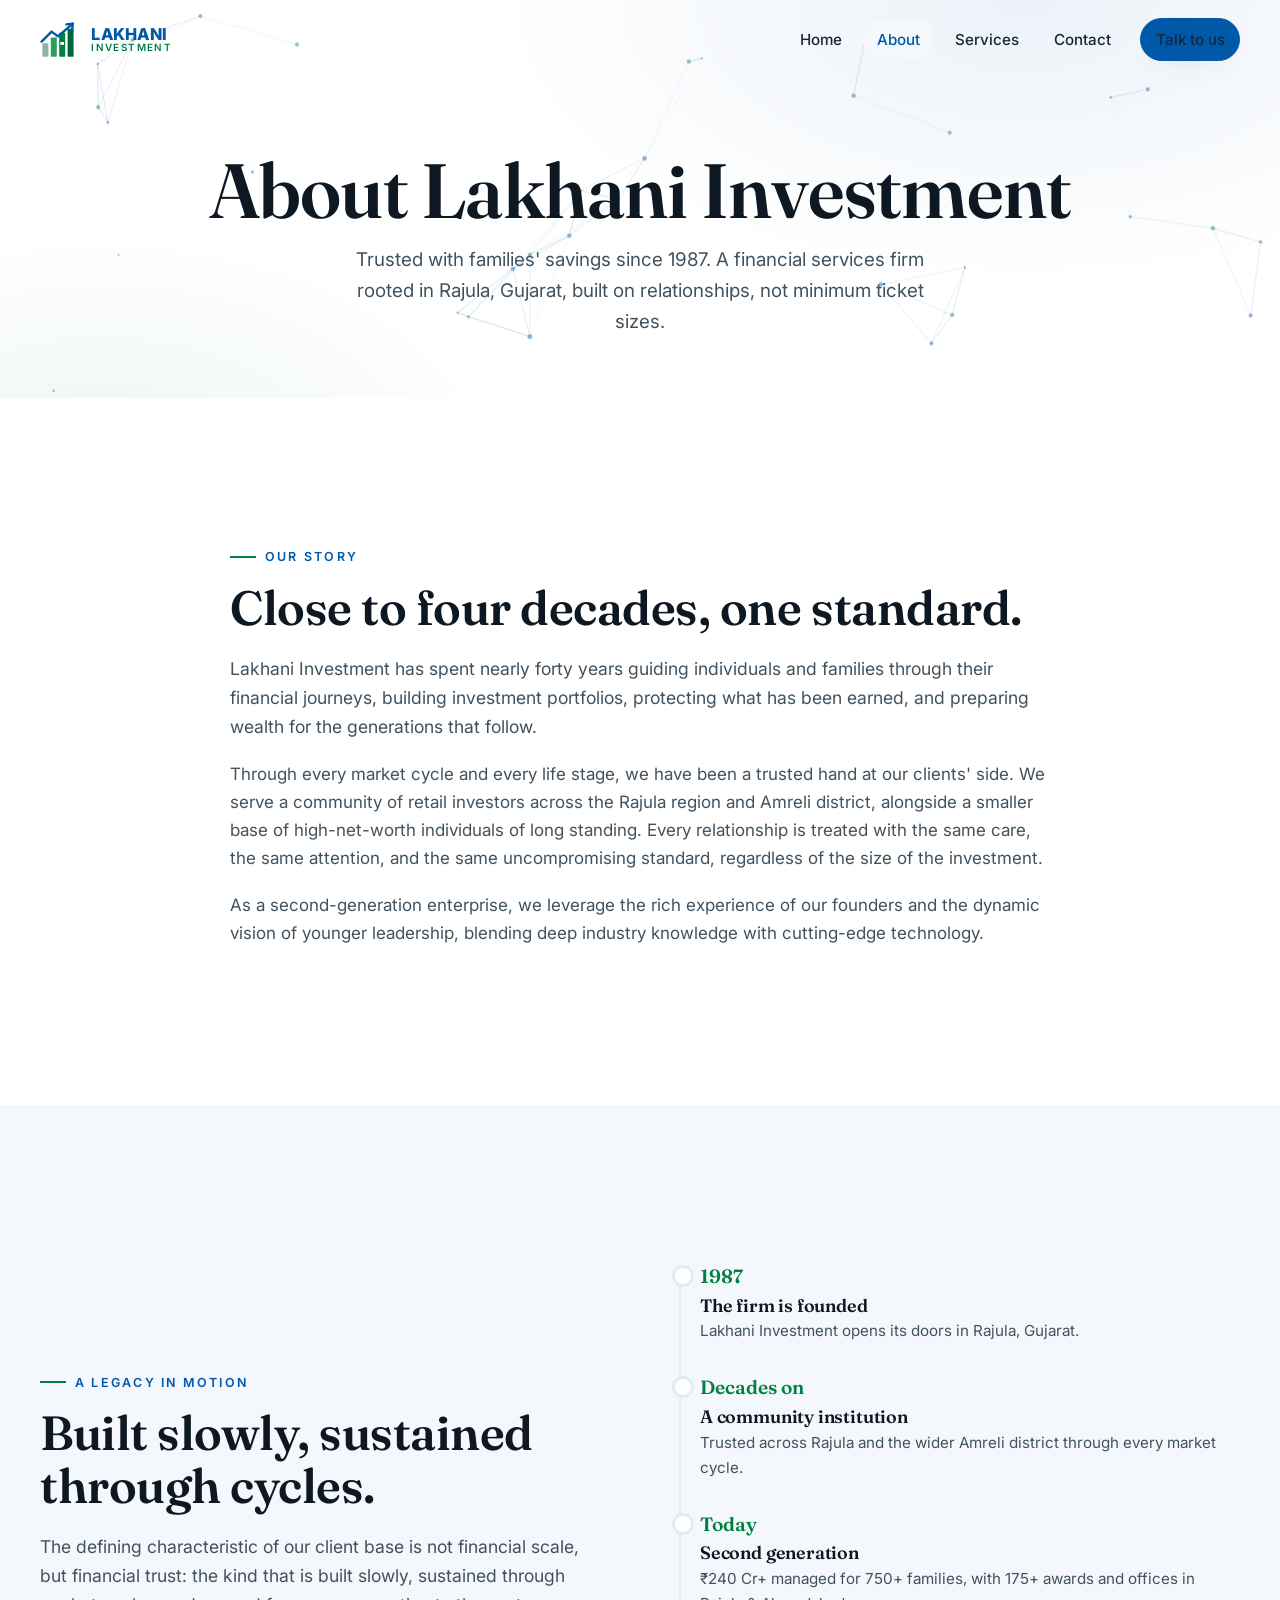
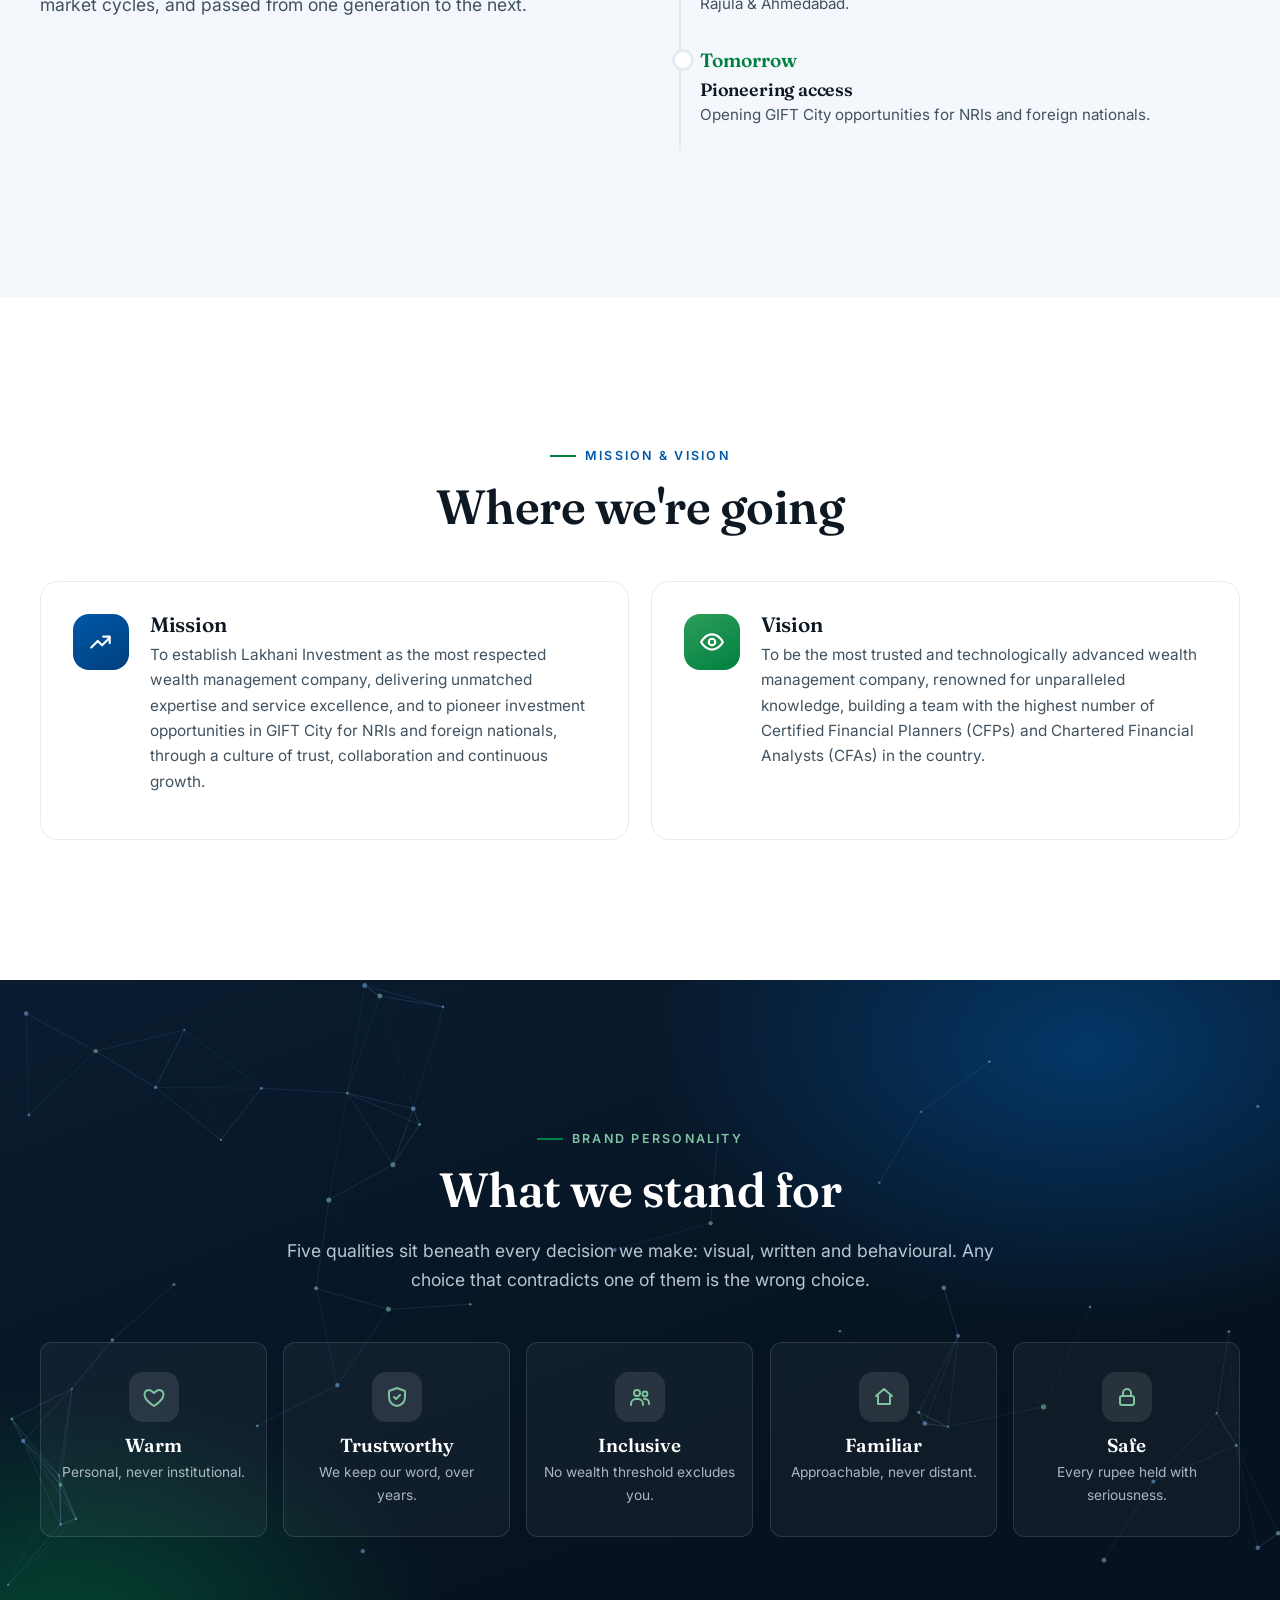
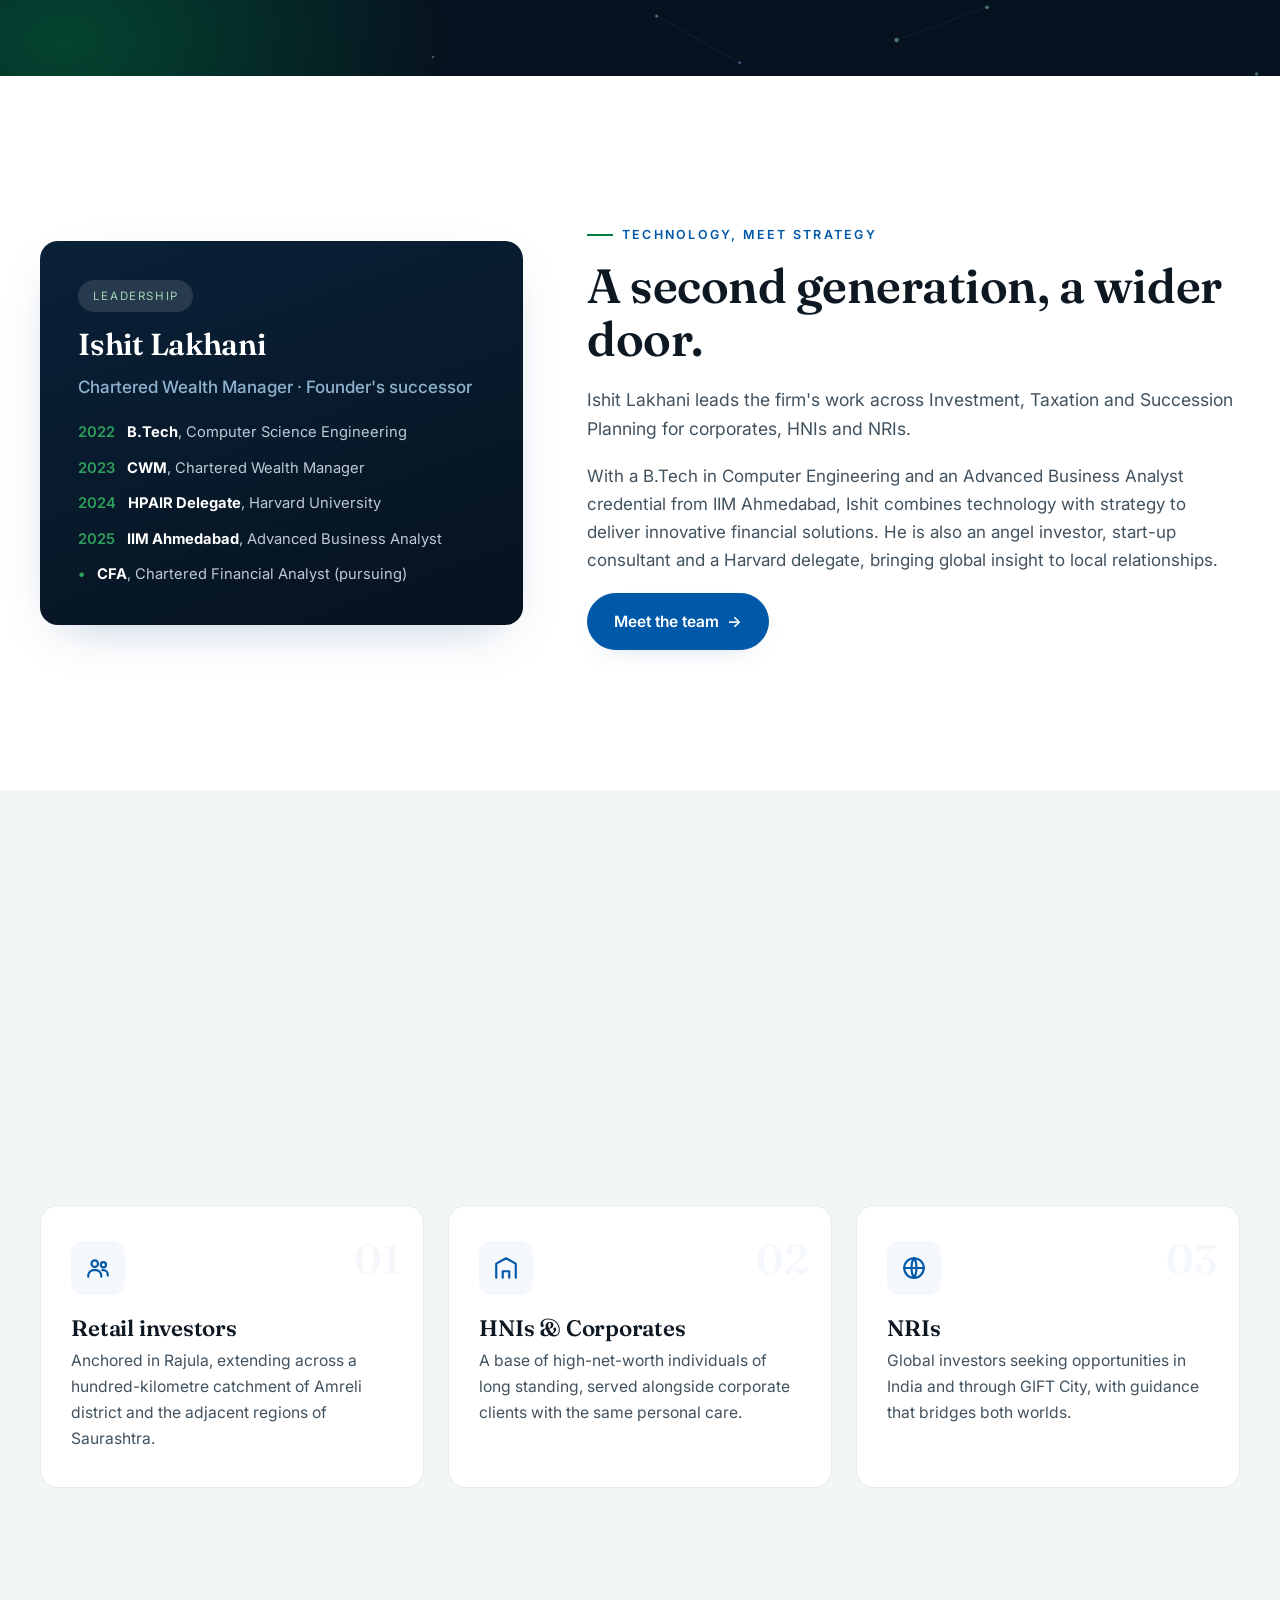
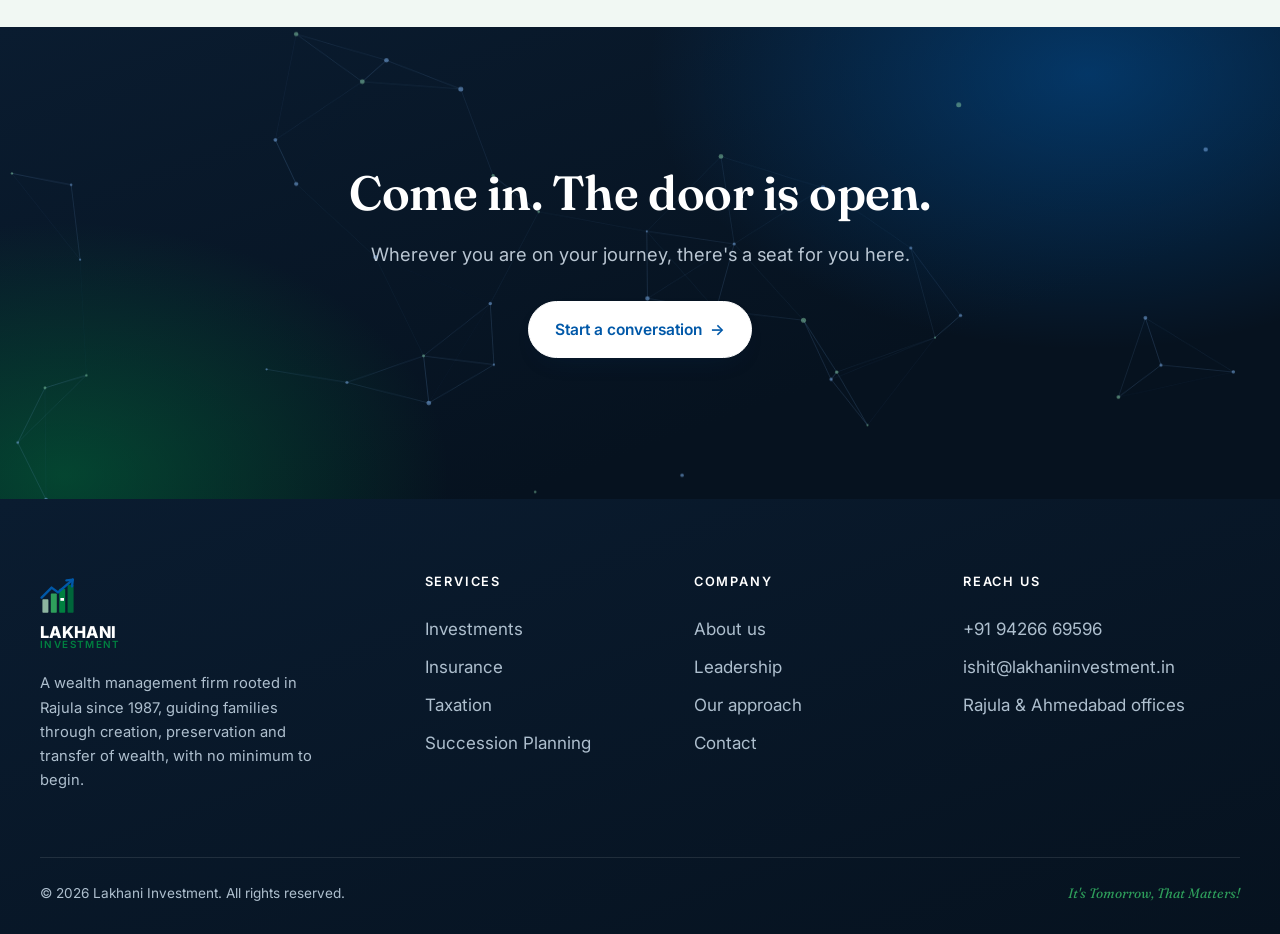
==== commit ab71108c: "Rework About page hierarchy + interactivity; drop duplicate home values Home: remove the "How it fee" ====
--- a/about.html
+++ b/about.html
@@ -11,21 +11,13 @@
   <link href="https://fonts.googleapis.com/css2?family=Fraunces:ital,opsz,wght@0,9..144,500;0,9..144,600;0,9..144,700;1,9..144,500;1,9..144,600&family=Inter:wght@400;500;600;700;800&display=swap" rel="stylesheet" />
   <link rel="stylesheet" href="css/styles.css" />
 </head>
-<body>
+<body class="about">
   <div id="nav-root"></div>
 
-  <section class="page-hero" data-fx-net>
+  <section class="page-hero about-hero" data-fx-net>
     <div class="wrap reveal">
-      <span class="eyebrow">About Lakhani Investment</span>
-      <h1>Trusted with families'<br />savings since 1987.</h1>
-      <p>A financial services firm rooted in Rajula, Gujarat, built on relationships, not minimum ticket sizes.</p>
-      <div class="chips">
-        <a class="chip" href="#story"><span class="dot"></span>Our story</a>
-        <a class="chip" href="#approach"><span class="dot"></span>Approach</a>
-        <a class="chip" href="#values"><span class="dot"></span>What we stand for</a>
-        <a class="chip" href="#leadership"><span class="dot"></span>Leadership</a>
-        <a class="chip" href="#clientele"><span class="dot"></span>Who we serve</a>
-      </div>
+      <h1>About Lakhani Investment</h1>
+      <p class="hero-lead">Trusted with families' savings since 1987. A financial services firm rooted in Rajula, Gujarat, built on relationships, not minimum ticket sizes.</p>
     </div>
   </section>
 
@@ -71,14 +63,14 @@
         <h2>Where we're going</h2>
       </div>
       <div class="svc-grid">
-        <div class="svc reveal" data-delay="1">
+        <div class="svc reveal" data-delay="1" data-tilt>
           <div class="ticon"><svg width="26" height="26" viewBox="0 0 24 24" fill="none" stroke="currentColor" stroke-width="2" stroke-linecap="round" stroke-linejoin="round"><path d="M3 17l6-6 4 4 7-7"/><path d="M14 7h6v6"/></svg></div>
           <div>
             <h3>Mission</h3>
             <p>To establish Lakhani Investment as the most respected wealth management company, delivering unmatched expertise and service excellence, and to pioneer investment opportunities in GIFT City for NRIs and foreign nationals, through a culture of trust, collaboration and continuous growth.</p>
           </div>
         </div>
-        <div class="svc is-green reveal" data-delay="2">
+        <div class="svc is-green reveal" data-delay="2" data-tilt>
           <div class="ticon"><svg width="26" height="26" viewBox="0 0 24 24" fill="none" stroke="currentColor" stroke-width="2" stroke-linecap="round" stroke-linejoin="round"><path d="M2 12s3.5-7 10-7 10 7 10 7-3.5 7-10 7S2 12 2 12z"/><circle cx="12" cy="12" r="3"/></svg></div>
           <div>
             <h3>Vision</h3>
@@ -98,11 +90,11 @@
         <p class="lead" style="color:rgba(205,217,230,0.9)">Five qualities sit beneath every decision we make: visual, written and behavioural. Any choice that contradicts one of them is the wrong choice.</p>
       </div>
       <div class="values">
-        <div class="value reveal" data-delay="1"><div class="vicon"><svg width="24" height="24" viewBox="0 0 24 24" fill="none" stroke="currentColor" stroke-width="2" stroke-linecap="round" stroke-linejoin="round"><path d="M12 21s-7-4.5-9-9C1.5 8 3.5 5 7 5c2 0 3 1 5 3 2-2 3-3 5-3 3.5 0 5.5 3 4 7-2 4.5-9 9-9 9z"/></svg></div><h4>Warm</h4><p>Personal, never institutional.</p></div>
-        <div class="value reveal" data-delay="2"><div class="vicon"><svg width="24" height="24" viewBox="0 0 24 24" fill="none" stroke="currentColor" stroke-width="2" stroke-linecap="round" stroke-linejoin="round"><path d="M12 3l8 3v6c0 5-3.5 8-8 9-4.5-1-8-4-8-9V6z"/><path d="M9 12l2 2 4-4"/></svg></div><h4>Trustworthy</h4><p>We keep our word, over years.</p></div>
-        <div class="value reveal" data-delay="3"><div class="vicon"><svg width="24" height="24" viewBox="0 0 24 24" fill="none" stroke="currentColor" stroke-width="2" stroke-linecap="round" stroke-linejoin="round"><circle cx="9" cy="8" r="3"/><circle cx="17" cy="9" r="2.4"/><path d="M3 20v-1a5 5 0 015-5h2a5 5 0 015 5v1M16 14h1a4 4 0 014 4v1"/></svg></div><h4>Inclusive</h4><p>No wealth threshold excludes you.</p></div>
-        <div class="value reveal" data-delay="4"><div class="vicon"><svg width="24" height="24" viewBox="0 0 24 24" fill="none" stroke="currentColor" stroke-width="2" stroke-linecap="round" stroke-linejoin="round"><path d="M4 11l8-7 8 7M6 10v9h12v-9"/></svg></div><h4>Familiar</h4><p>Approachable, never distant.</p></div>
-        <div class="value reveal" data-delay="4"><div class="vicon"><svg width="24" height="24" viewBox="0 0 24 24" fill="none" stroke="currentColor" stroke-width="2" stroke-linecap="round" stroke-linejoin="round"><rect x="5" y="11" width="14" height="9" rx="2"/><path d="M8 11V8a4 4 0 018 0v3"/></svg></div><h4>Safe</h4><p>Every rupee held with seriousness.</p></div>
+        <div class="value reveal" data-tilt data-delay="1"><div class="vicon"><svg width="24" height="24" viewBox="0 0 24 24" fill="none" stroke="currentColor" stroke-width="2" stroke-linecap="round" stroke-linejoin="round"><path d="M12 21s-7-4.5-9-9C1.5 8 3.5 5 7 5c2 0 3 1 5 3 2-2 3-3 5-3 3.5 0 5.5 3 4 7-2 4.5-9 9-9 9z"/></svg></div><h4>Warm</h4><p>Personal, never institutional.</p></div>
+        <div class="value reveal" data-tilt data-delay="2"><div class="vicon"><svg width="24" height="24" viewBox="0 0 24 24" fill="none" stroke="currentColor" stroke-width="2" stroke-linecap="round" stroke-linejoin="round"><path d="M12 3l8 3v6c0 5-3.5 8-8 9-4.5-1-8-4-8-9V6z"/><path d="M9 12l2 2 4-4"/></svg></div><h4>Trustworthy</h4><p>We keep our word, over years.</p></div>
+        <div class="value reveal" data-tilt data-delay="3"><div class="vicon"><svg width="24" height="24" viewBox="0 0 24 24" fill="none" stroke="currentColor" stroke-width="2" stroke-linecap="round" stroke-linejoin="round"><circle cx="9" cy="8" r="3"/><circle cx="17" cy="9" r="2.4"/><path d="M3 20v-1a5 5 0 015-5h2a5 5 0 015 5v1M16 14h1a4 4 0 014 4v1"/></svg></div><h4>Inclusive</h4><p>No wealth threshold excludes you.</p></div>
+        <div class="value reveal" data-tilt data-delay="4"><div class="vicon"><svg width="24" height="24" viewBox="0 0 24 24" fill="none" stroke="currentColor" stroke-width="2" stroke-linecap="round" stroke-linejoin="round"><path d="M4 11l8-7 8 7M6 10v9h12v-9"/></svg></div><h4>Familiar</h4><p>Approachable, never distant.</p></div>
+        <div class="value reveal" data-tilt data-delay="4"><div class="vicon"><svg width="24" height="24" viewBox="0 0 24 24" fill="none" stroke="currentColor" stroke-width="2" stroke-linecap="round" stroke-linejoin="round"><rect x="5" y="11" width="14" height="9" rx="2"/><path d="M8 11V8a4 4 0 018 0v3"/></svg></div><h4>Safe</h4><p>Every rupee held with seriousness.</p></div>
       </div>
     </div>
   </section>
@@ -143,9 +135,9 @@
         <p class="lead">We welcome investors at every level of wealth, from those opening their first systematic investment plan, to those building substantial portfolios over time.</p>
       </div>
       <div class="pillars">
-        <article class="pillar reveal" data-delay="1"><div class="picon"><svg width="26" height="26" viewBox="0 0 24 24" fill="none" stroke="currentColor" stroke-width="2" stroke-linecap="round" stroke-linejoin="round"><circle cx="9" cy="8" r="3"/><circle cx="17" cy="9" r="2.4"/><path d="M3 20v-1a5 5 0 015-5h2a5 5 0 015 5v1M16 14h1a4 4 0 014 4v1"/></svg></div><h3>Retail investors</h3><p>Anchored in Rajula, extending across a hundred-kilometre catchment of Amreli district and the adjacent regions of Saurashtra.</p></article>
-        <article class="pillar reveal" data-delay="2"><div class="picon"><svg width="26" height="26" viewBox="0 0 24 24" fill="none" stroke="currentColor" stroke-width="2" stroke-linecap="round" stroke-linejoin="round"><path d="M3 21V8l9-5 9 5v13M9 21v-6h6v6"/></svg></div><h3>HNIs &amp; Corporates</h3><p>A base of high-net-worth individuals of long standing, served alongside corporate clients with the same personal care.</p></article>
-        <article class="pillar reveal" data-delay="3"><div class="picon"><svg width="26" height="26" viewBox="0 0 24 24" fill="none" stroke="currentColor" stroke-width="2" stroke-linecap="round" stroke-linejoin="round"><circle cx="12" cy="12" r="9"/><path d="M3 12h18M12 3c3 3.5 3 14 0 18M12 3c-3 3.5-3 14 0 18"/></svg></div><h3>NRIs</h3><p>Global investors seeking opportunities in India and through GIFT City, with guidance that bridges both worlds.</p></article>
+        <article class="pillar reveal" data-tilt data-delay="1"><div class="picon"><svg width="26" height="26" viewBox="0 0 24 24" fill="none" stroke="currentColor" stroke-width="2" stroke-linecap="round" stroke-linejoin="round"><circle cx="9" cy="8" r="3"/><circle cx="17" cy="9" r="2.4"/><path d="M3 20v-1a5 5 0 015-5h2a5 5 0 015 5v1M16 14h1a4 4 0 014 4v1"/></svg></div><h3>Retail investors</h3><p>Anchored in Rajula, extending across a hundred-kilometre catchment of Amreli district and the adjacent regions of Saurashtra.</p></article>
+        <article class="pillar reveal" data-tilt data-delay="2"><div class="picon"><svg width="26" height="26" viewBox="0 0 24 24" fill="none" stroke="currentColor" stroke-width="2" stroke-linecap="round" stroke-linejoin="round"><path d="M3 21V8l9-5 9 5v13M9 21v-6h6v6"/></svg></div><h3>HNIs &amp; Corporates</h3><p>A base of high-net-worth individuals of long standing, served alongside corporate clients with the same personal care.</p></article>
+        <article class="pillar reveal" data-tilt data-delay="3"><div class="picon"><svg width="26" height="26" viewBox="0 0 24 24" fill="none" stroke="currentColor" stroke-width="2" stroke-linecap="round" stroke-linejoin="round"><circle cx="12" cy="12" r="9"/><path d="M3 12h18M12 3c3 3.5 3 14 0 18M12 3c-3 3.5-3 14 0 18"/></svg></div><h3>NRIs</h3><p>Global investors seeking opportunities in India and through GIFT City, with guidance that bridges both worlds.</p></article>
       </div>
     </div>
   </section>
--- a/css/styles.css
+++ b/css/styles.css
@@ -286,6 +286,7 @@
 /* ---------- sections ---------- */
 section { position: relative; }
 .section { padding: clamp(72px, 11vw, 140px) 0; }
+#services { scroll-margin-top: 88px; }
 .section-head { max-width: 760px; margin-bottom: 3rem; }
 .section-head.center { margin-inline: auto; text-align: center; }
 /* The short section label leads as the dominant heading; the descriptive
@@ -844,3 +845,51 @@
   .footer-top { grid-template-columns: 1fr; gap: 1.6rem; }
   body { font-size: 16px; }
 }
+
+/* ============================================================
+   About page - unified typographic hierarchy + tactile cards.
+   Scoped to .about so the rest of the site is untouched. Each
+   section leads with a large serif heading; the eyebrow is a quiet
+   label above it and the descriptive line below is the smaller
+   supporting "quote". (Locally reverses the global section-head flip.)
+   ============================================================ */
+
+/* hero: the firm name leads, the tagline is a small centred quote */
+.about-hero { text-align: center; }
+.about-hero .wrap { max-width: 880px; }
+.about-hero h1 { font-size: clamp(2.7rem, 6.6vw, 4.8rem); margin-bottom: 0.7rem; }
+.about-hero .hero-lead {
+  font-size: clamp(1.02rem, 1.5vw, 1.18rem); color: var(--body);
+  max-width: 620px; margin: 0 auto;
+}
+
+/* eyebrow returns to a quiet uppercase label on every about section */
+.about .eyebrow,
+.about .section-head .eyebrow {
+  display: inline-flex; align-items: center; gap: 0.55rem;
+  font-family: var(--sans); font-weight: 600; font-size: 0.78rem;
+  line-height: 1.4; letter-spacing: 0.18em; text-transform: uppercase;
+  color: var(--blue); margin-bottom: 1rem;
+}
+.about .eyebrow::before,
+.about .section-head .eyebrow::before {
+  content: ""; display: inline-block; width: 26px; height: 2px;
+  background: var(--green);
+}
+.about .ink-bg .eyebrow { color: #7fc3a0; }
+
+/* the section title is the dominant element, clearly larger than the quote */
+.about h2,
+.about .section-head h2 {
+  font-family: var(--serif); font-weight: 600;
+  font-size: clamp(1.95rem, 4.2vw, 3rem); line-height: 1.1;
+  letter-spacing: -0.01em; text-transform: none; color: var(--ink);
+}
+.about .ink-bg h2 { color: #fff; }
+.about .section-head.center h2 { max-width: 24ch; }
+
+/* the supporting quote sits a clear notch below the heading */
+.about .lead { font-size: 1.1rem; }
+
+/* tactile pointer-tilt cards (motion driven by js/fx.js) */
+[data-tilt] { transform-style: preserve-3d; will-change: transform; }
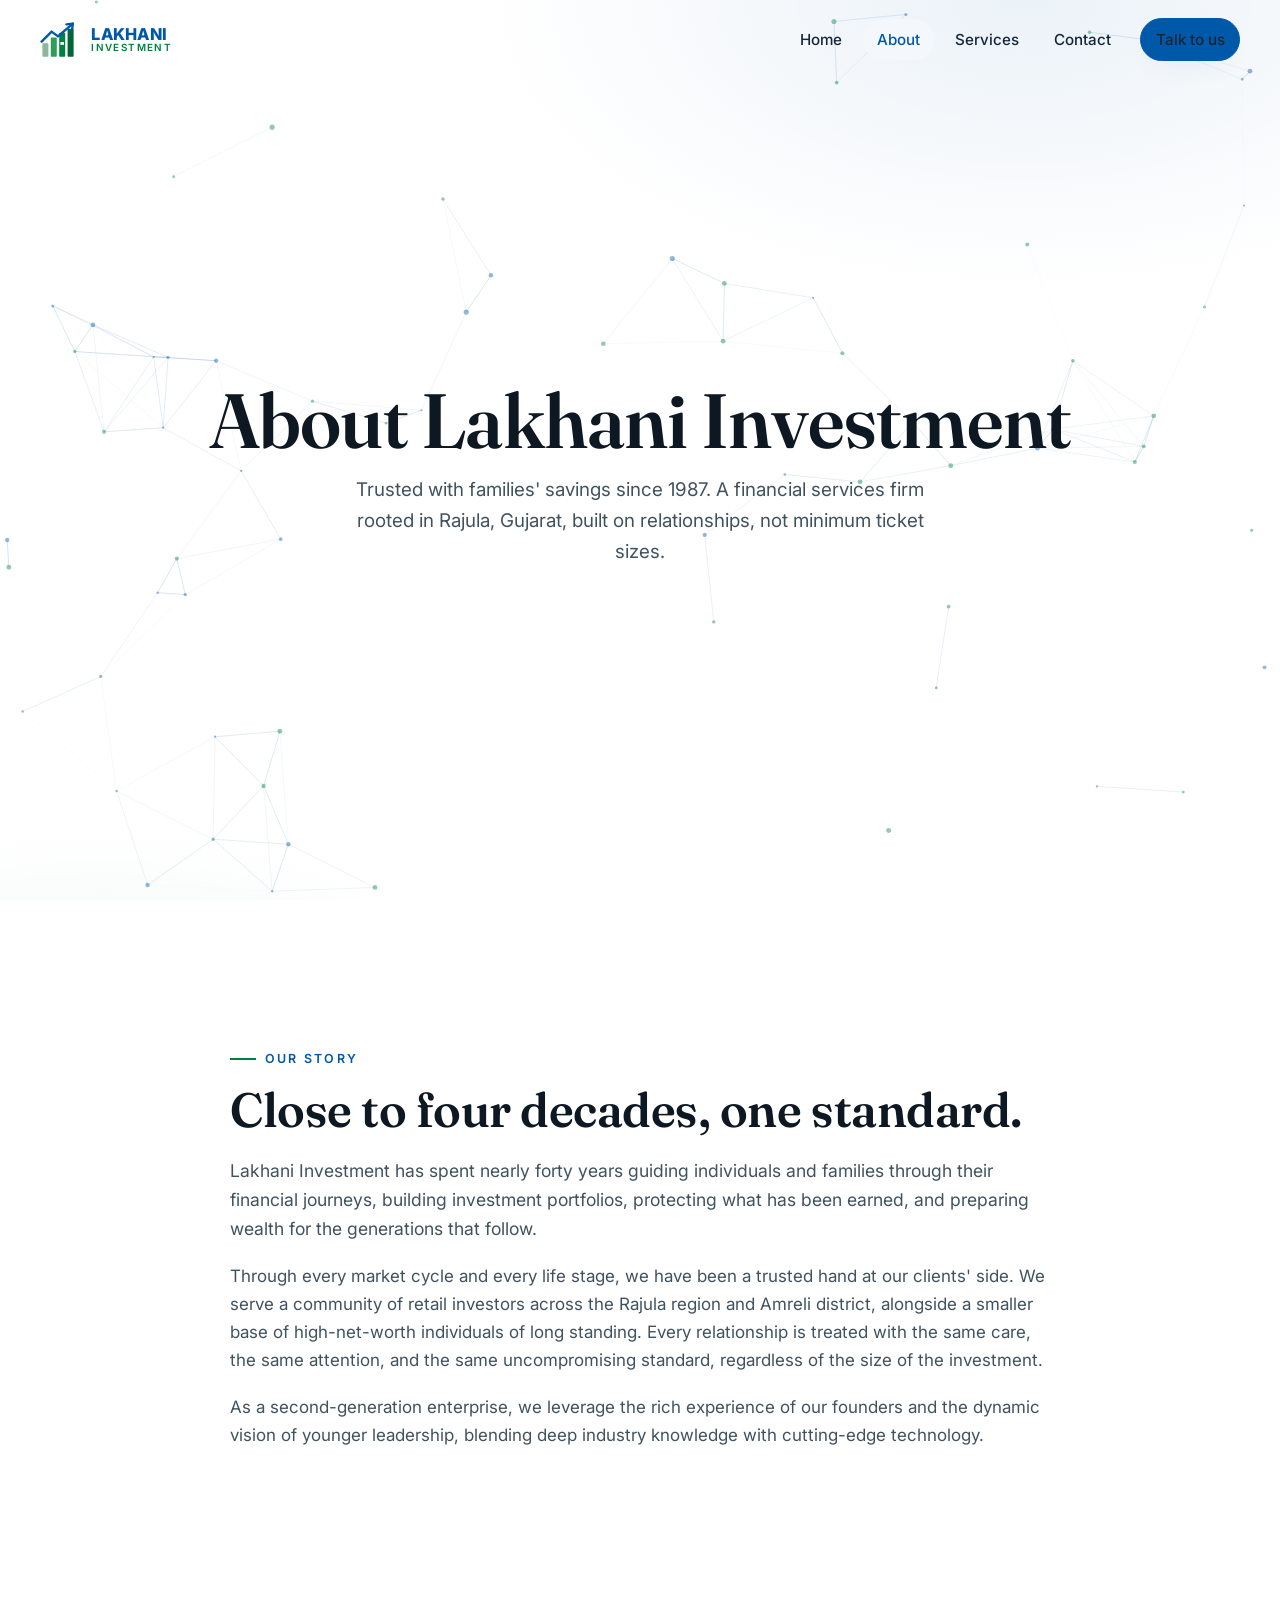
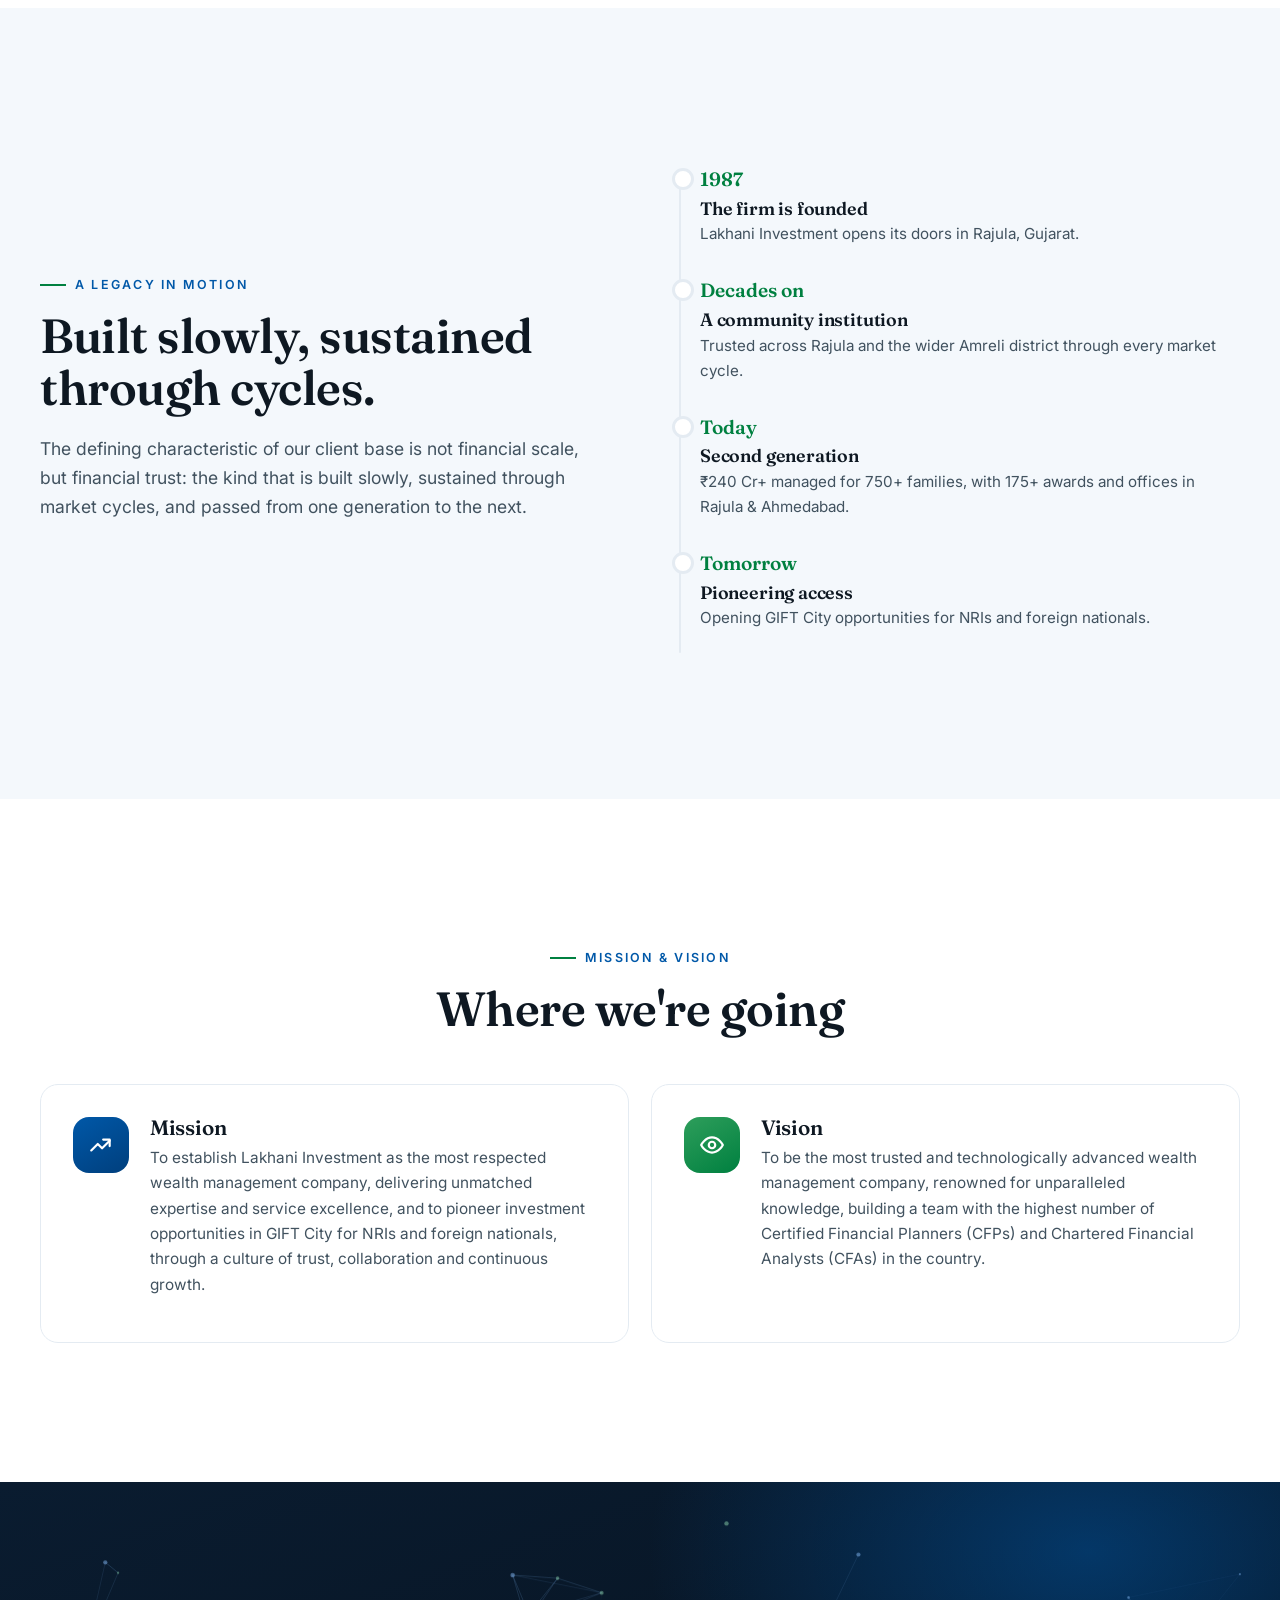
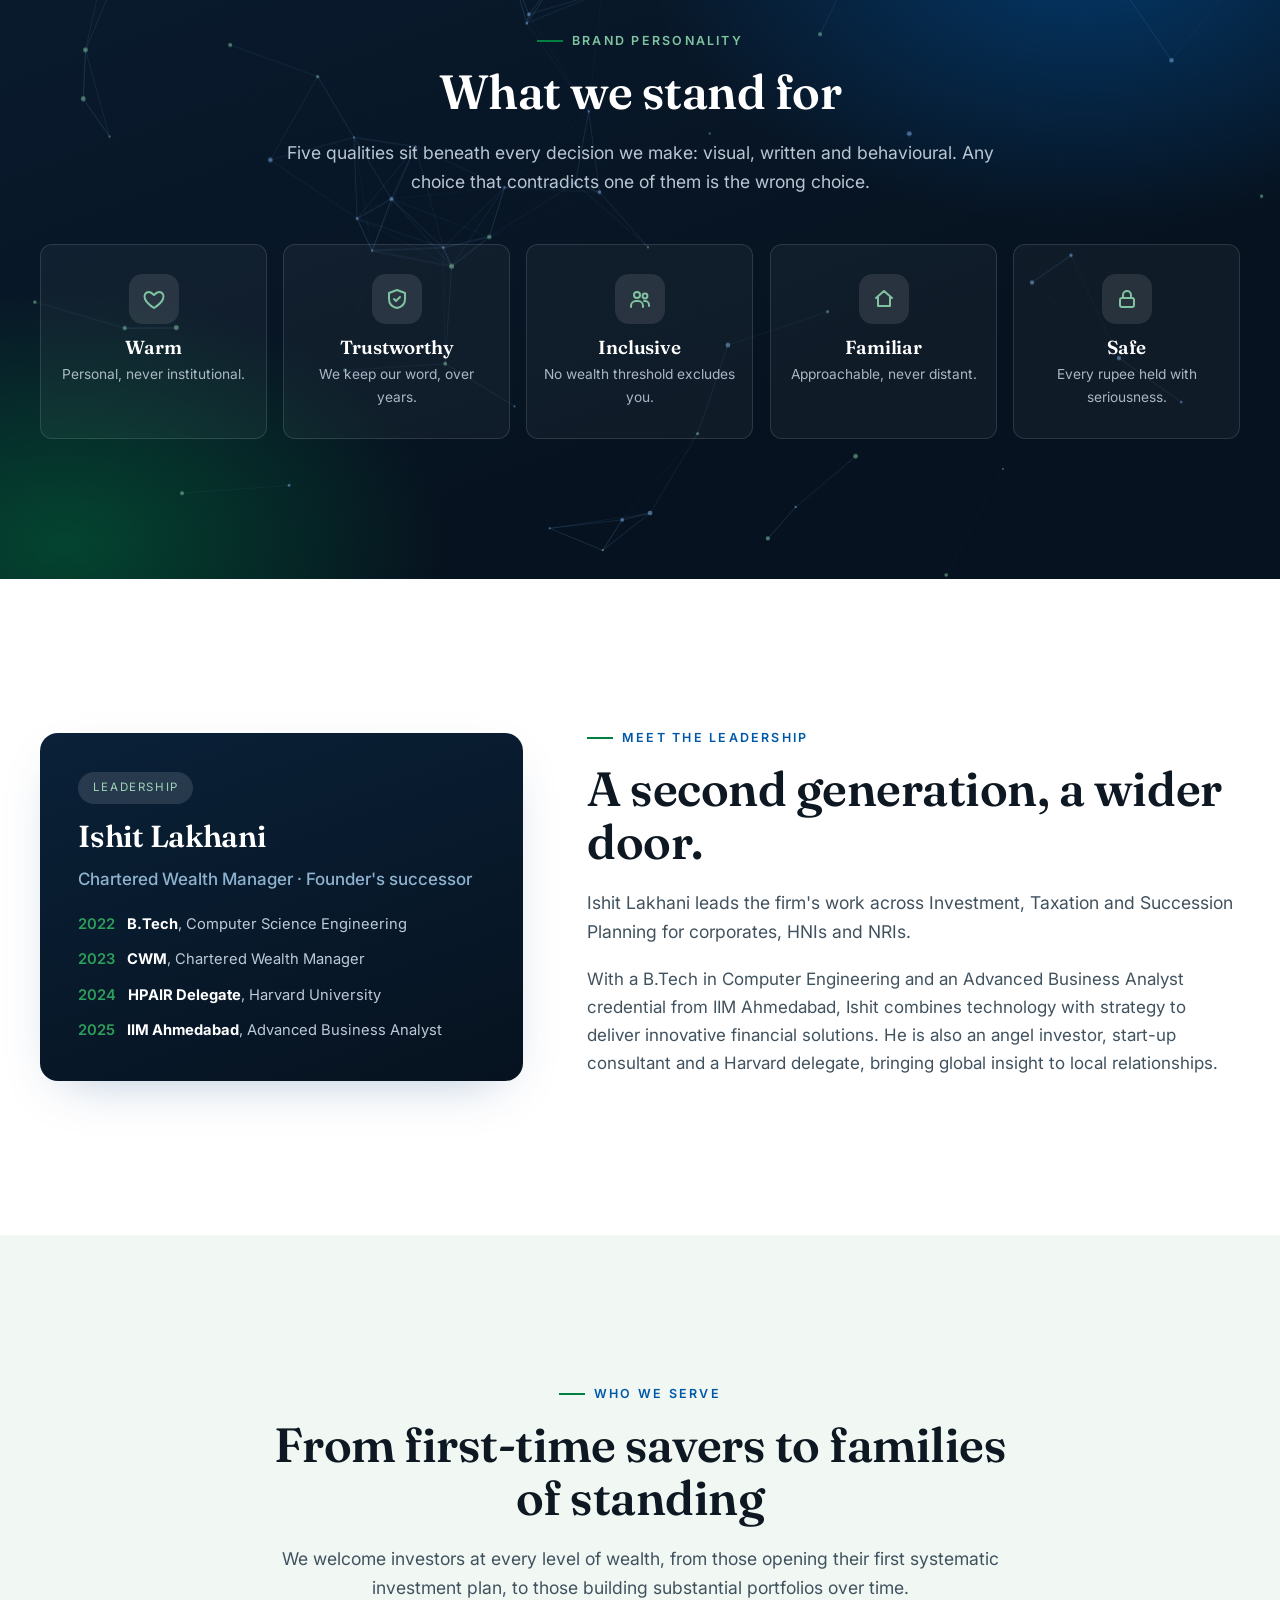
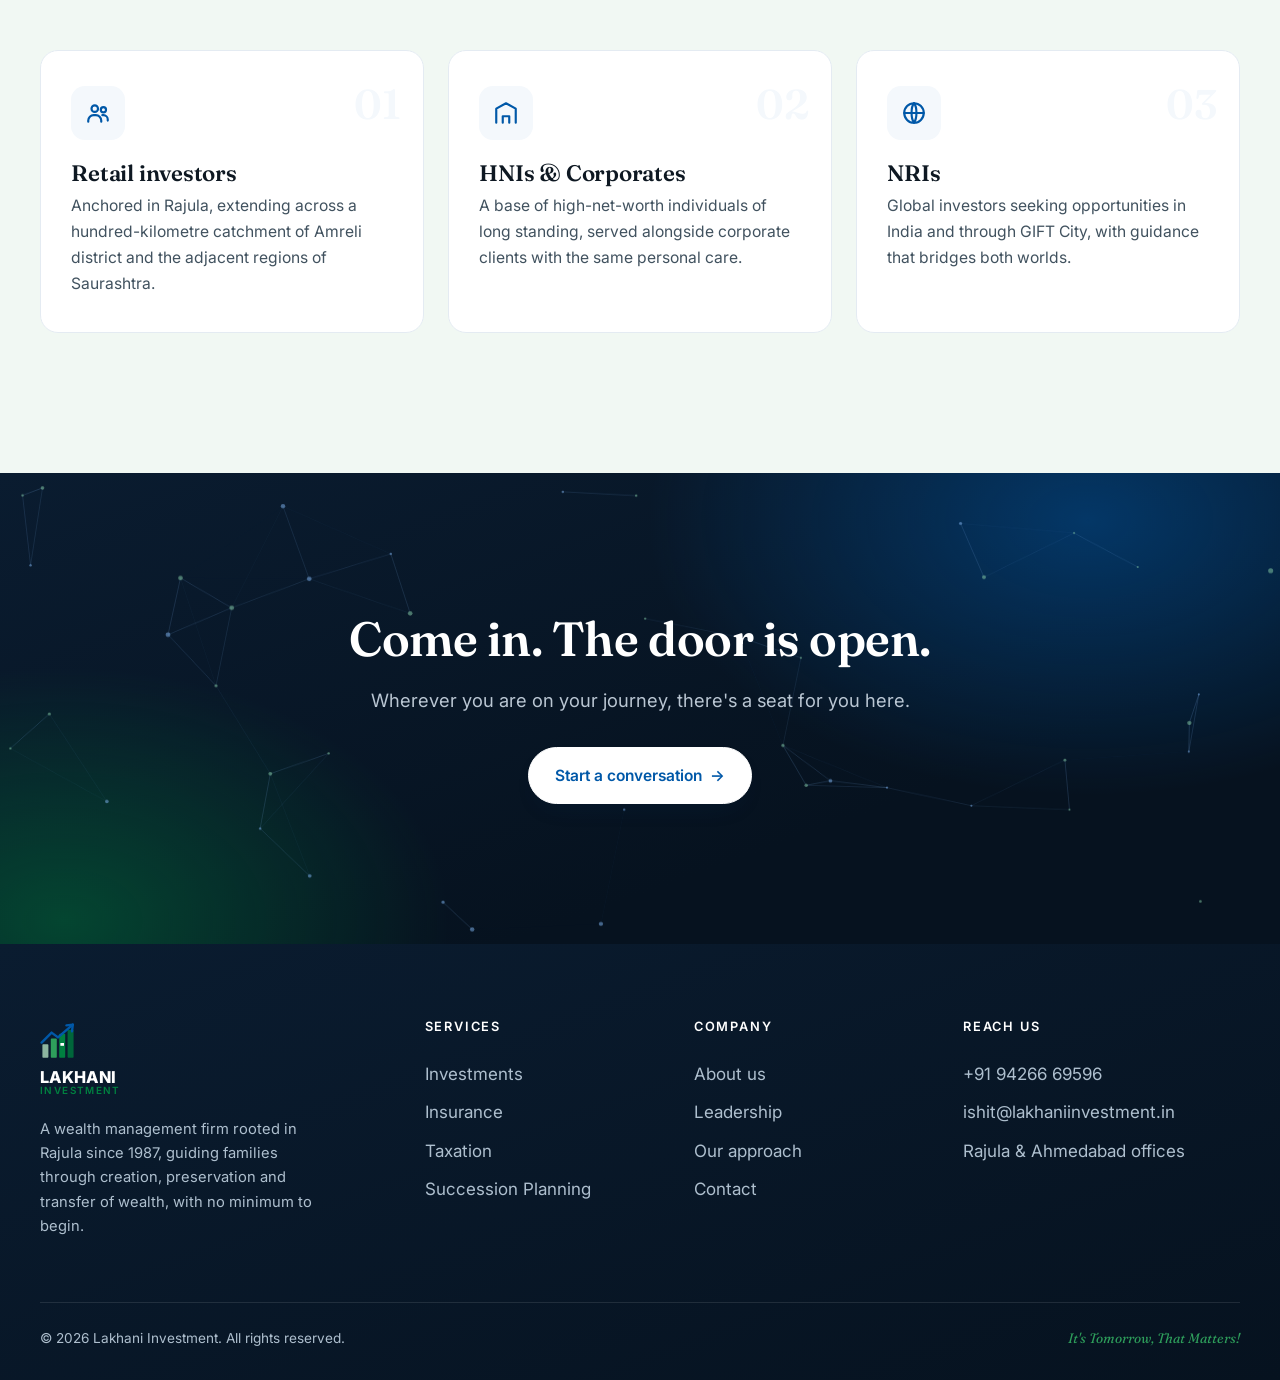
==== commit f992fac4: "About: full-screen hero, cleaner leadership block Make the About hero fill the first viewport (100sv" ====
--- a/about.html
+++ b/about.html
@@ -112,15 +112,13 @@
             <li><span class="yr">2023</span><span><b>CWM</b>, Chartered Wealth Manager</span></li>
             <li><span class="yr">2024</span><span><b>HPAIR Delegate</b>, Harvard University</span></li>
             <li><span class="yr">2025</span><span><b>IIM Ahmedabad</b>, Advanced Business Analyst</span></li>
-            <li><span class="yr">•</span><span><b>CFA</b>, Chartered Financial Analyst (pursuing)</span></li>
           </ul>
         </div>
         <div class="split-body reveal" data-delay="1">
-          <span class="eyebrow">Technology, meet strategy</span>
+          <span class="eyebrow">Meet the leadership</span>
           <h2>A second generation, a wider door.</h2>
           <p class="lead">Ishit Lakhani leads the firm's work across Investment, Taxation and Succession Planning for corporates, HNIs and NRIs.</p>
           <p>With a B.Tech in Computer Engineering and an Advanced Business Analyst credential from IIM Ahmedabad, Ishit combines technology with strategy to deliver innovative financial solutions. He is also an angel investor, start-up consultant and a Harvard delegate, bringing global insight to local relationships.</p>
-          <a class="btn" href="contact.html#talk">Meet the team <span class="arr">→</span></a>
         </div>
       </div>
     </div>
--- a/css/styles.css
+++ b/css/styles.css
@@ -854,8 +854,16 @@
    supporting "quote". (Locally reverses the global section-head flip.)
    ============================================================ */
 
-/* hero: the firm name leads, the tagline is a small centred quote */
-.about-hero { text-align: center; }
+/* hero: fills the first screen so only it shows on load, the firm name
+   leads and the tagline is a small centred quote */
+.about-hero {
+  text-align: center;
+  min-height: 100svh;
+  display: flex;
+  flex-direction: column;
+  justify-content: center;
+  padding: 96px 0 48px;
+}
 .about-hero .wrap { max-width: 880px; }
 .about-hero h1 { font-size: clamp(2.7rem, 6.6vw, 4.8rem); margin-bottom: 0.7rem; }
 .about-hero .hero-lead {
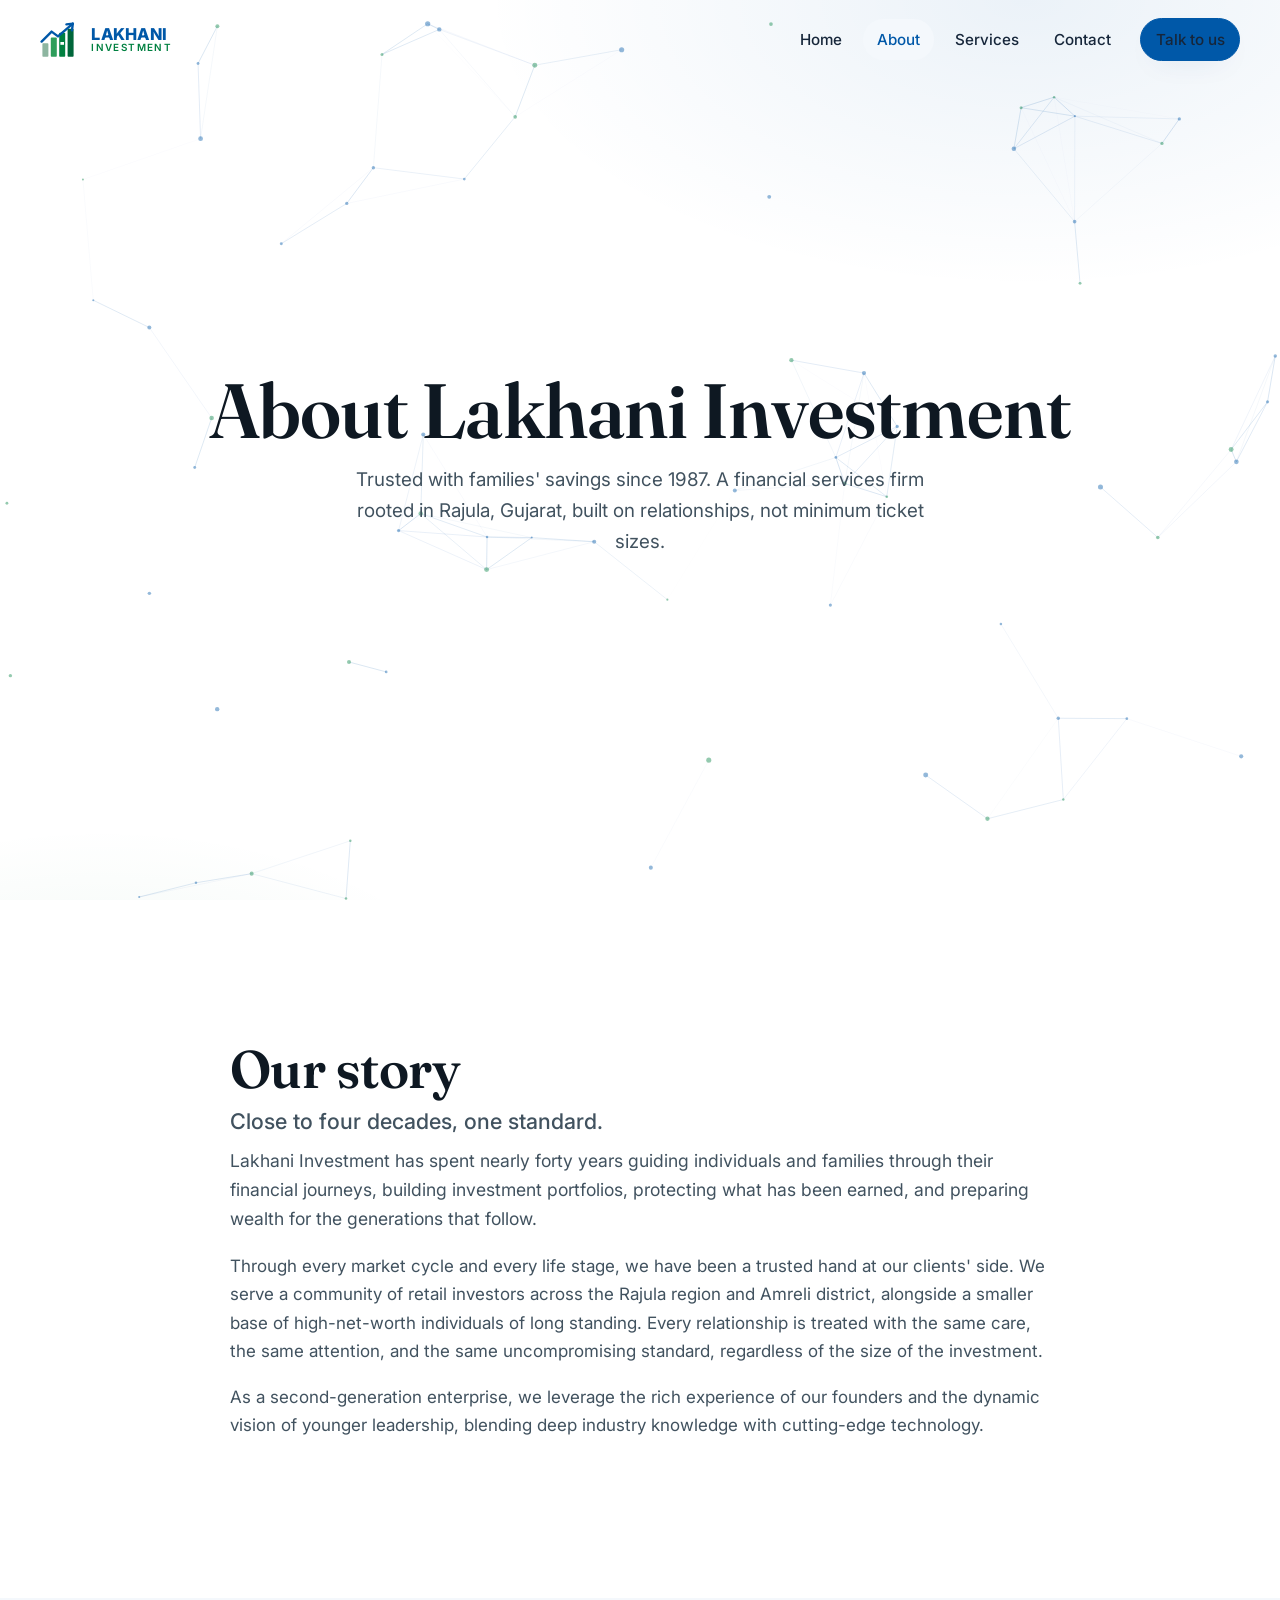
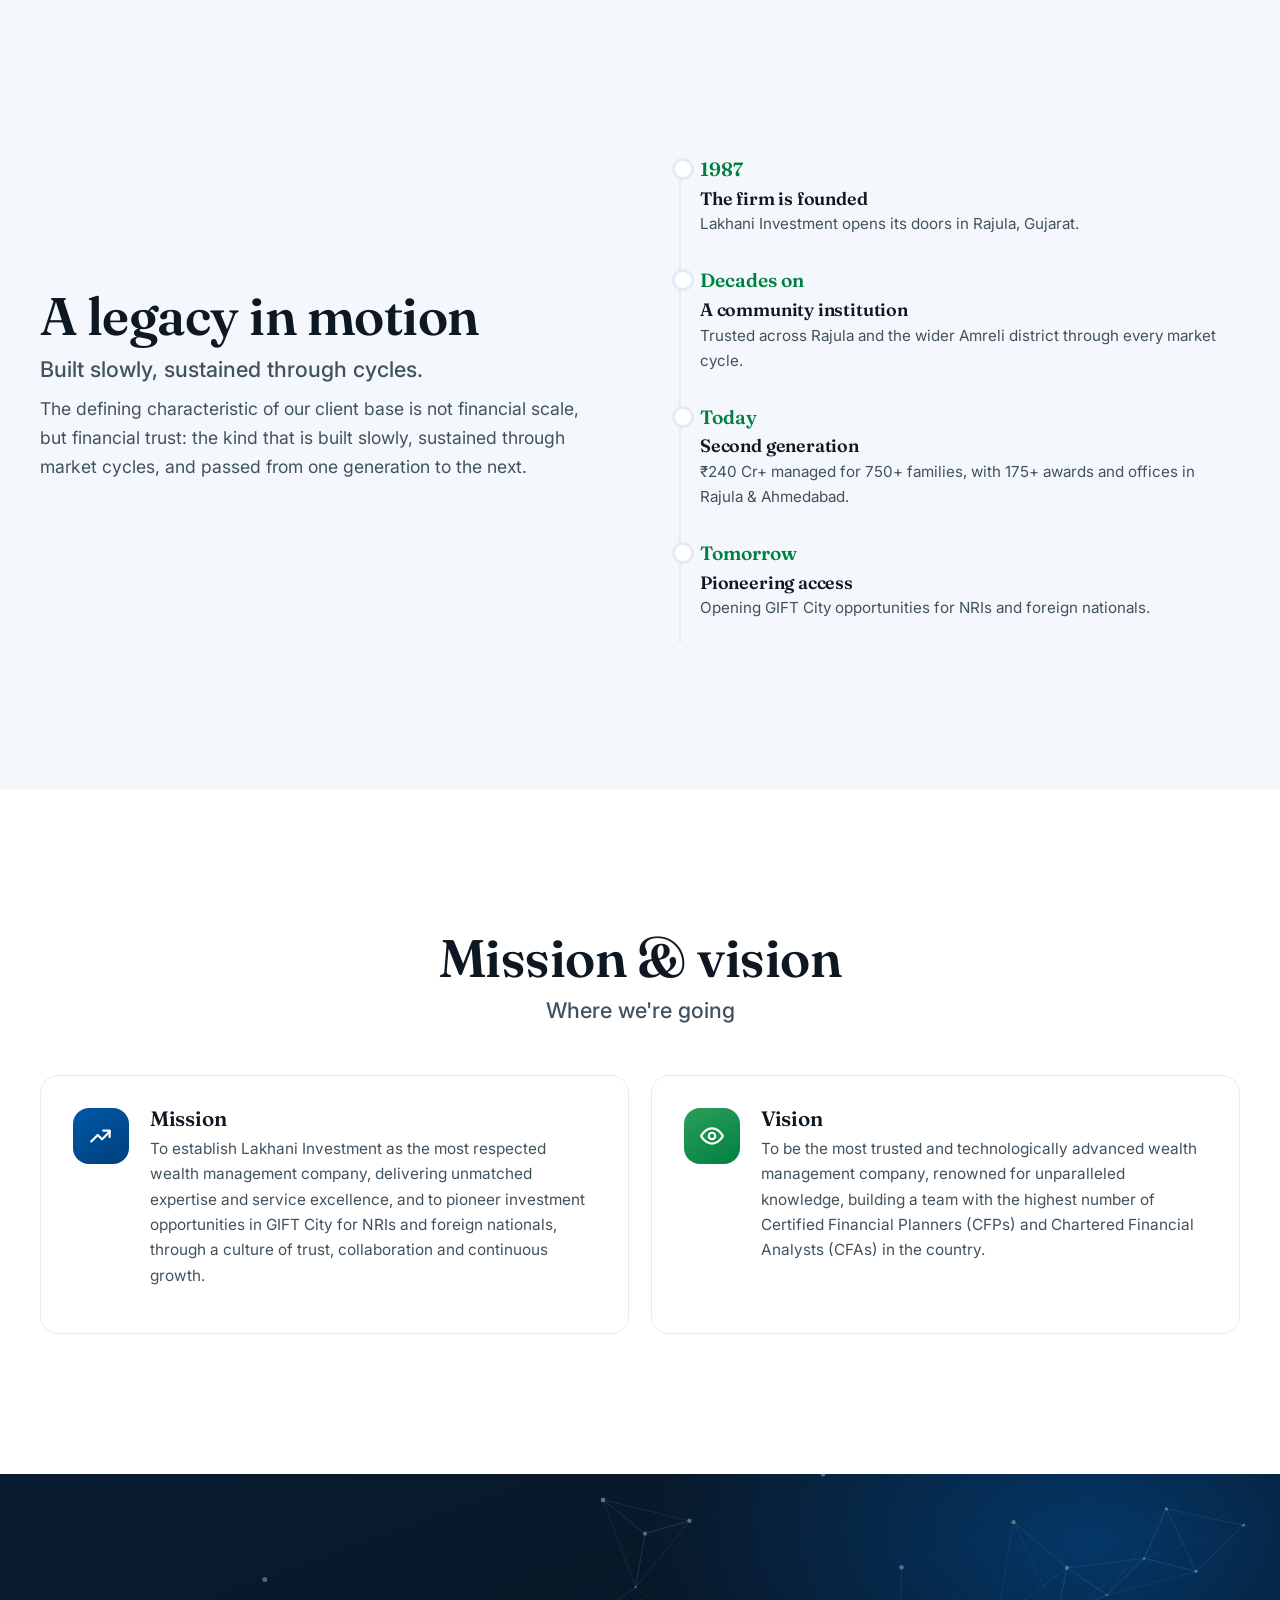
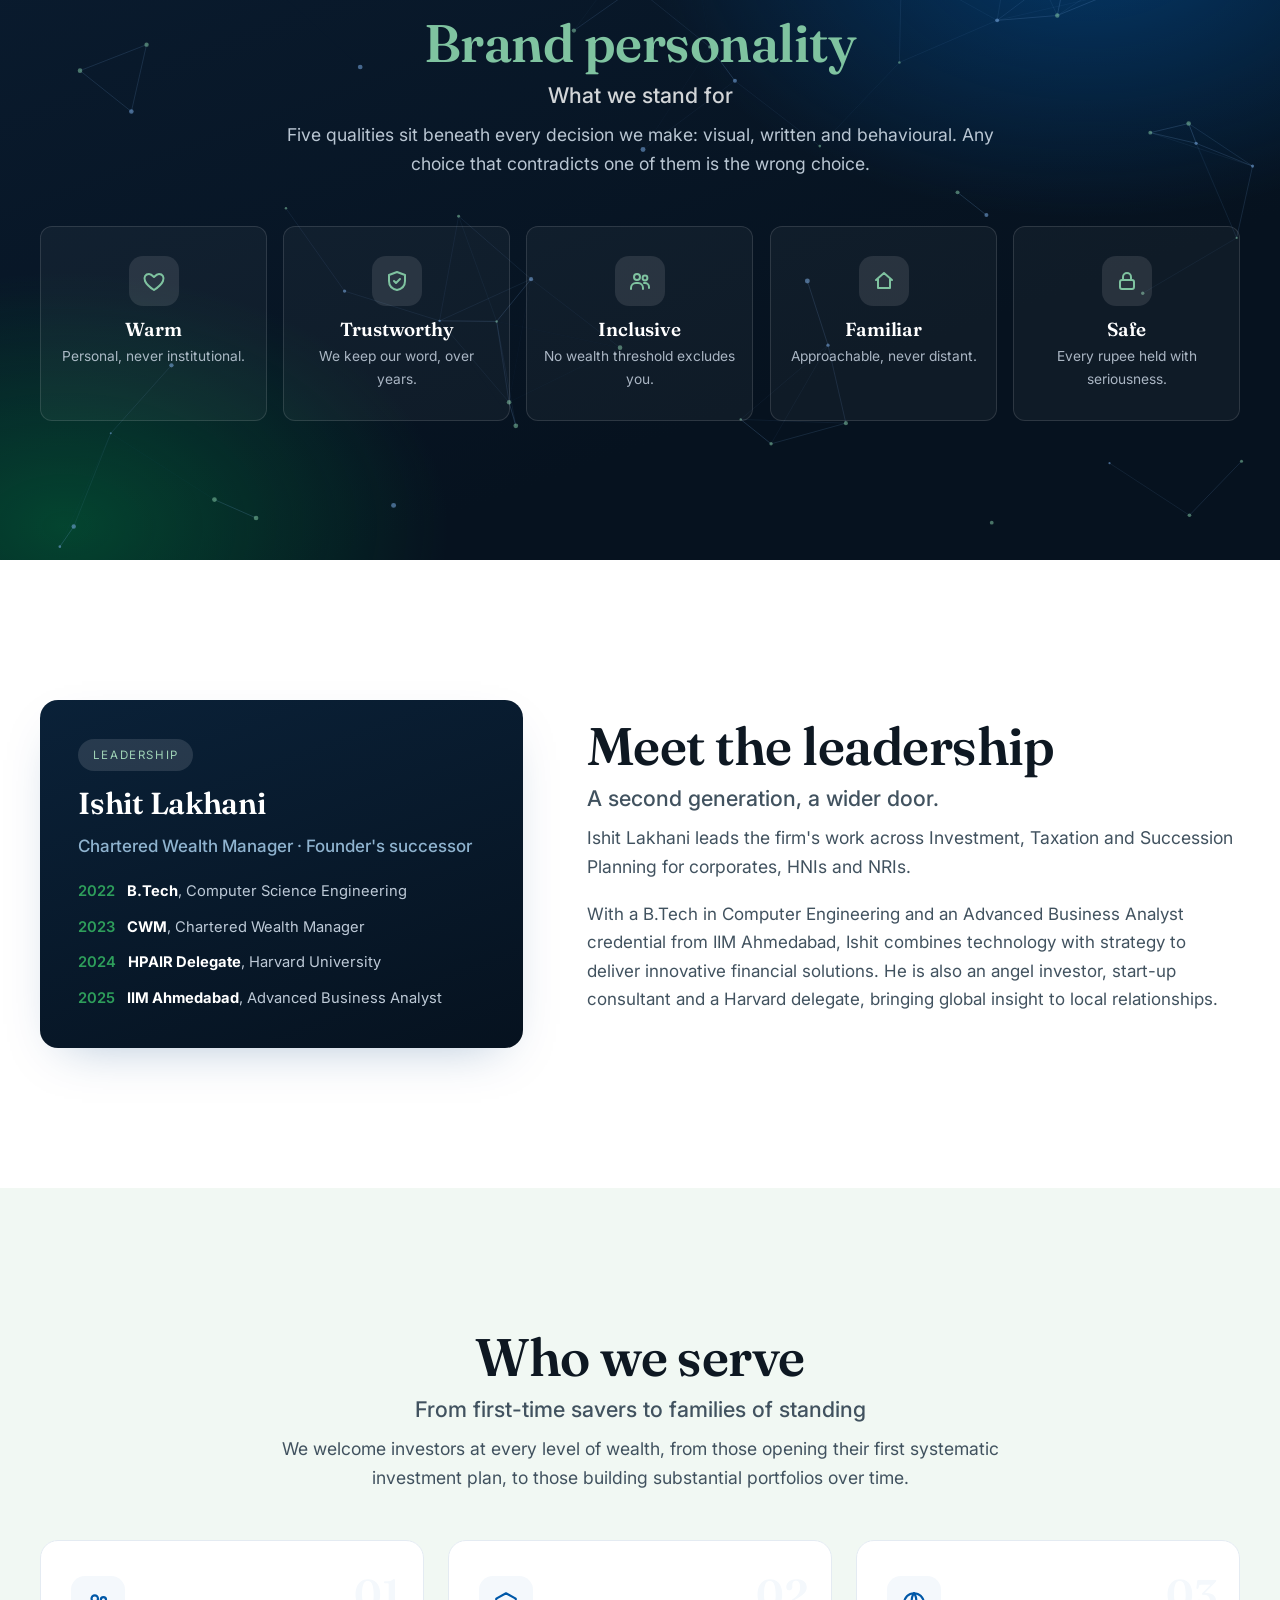
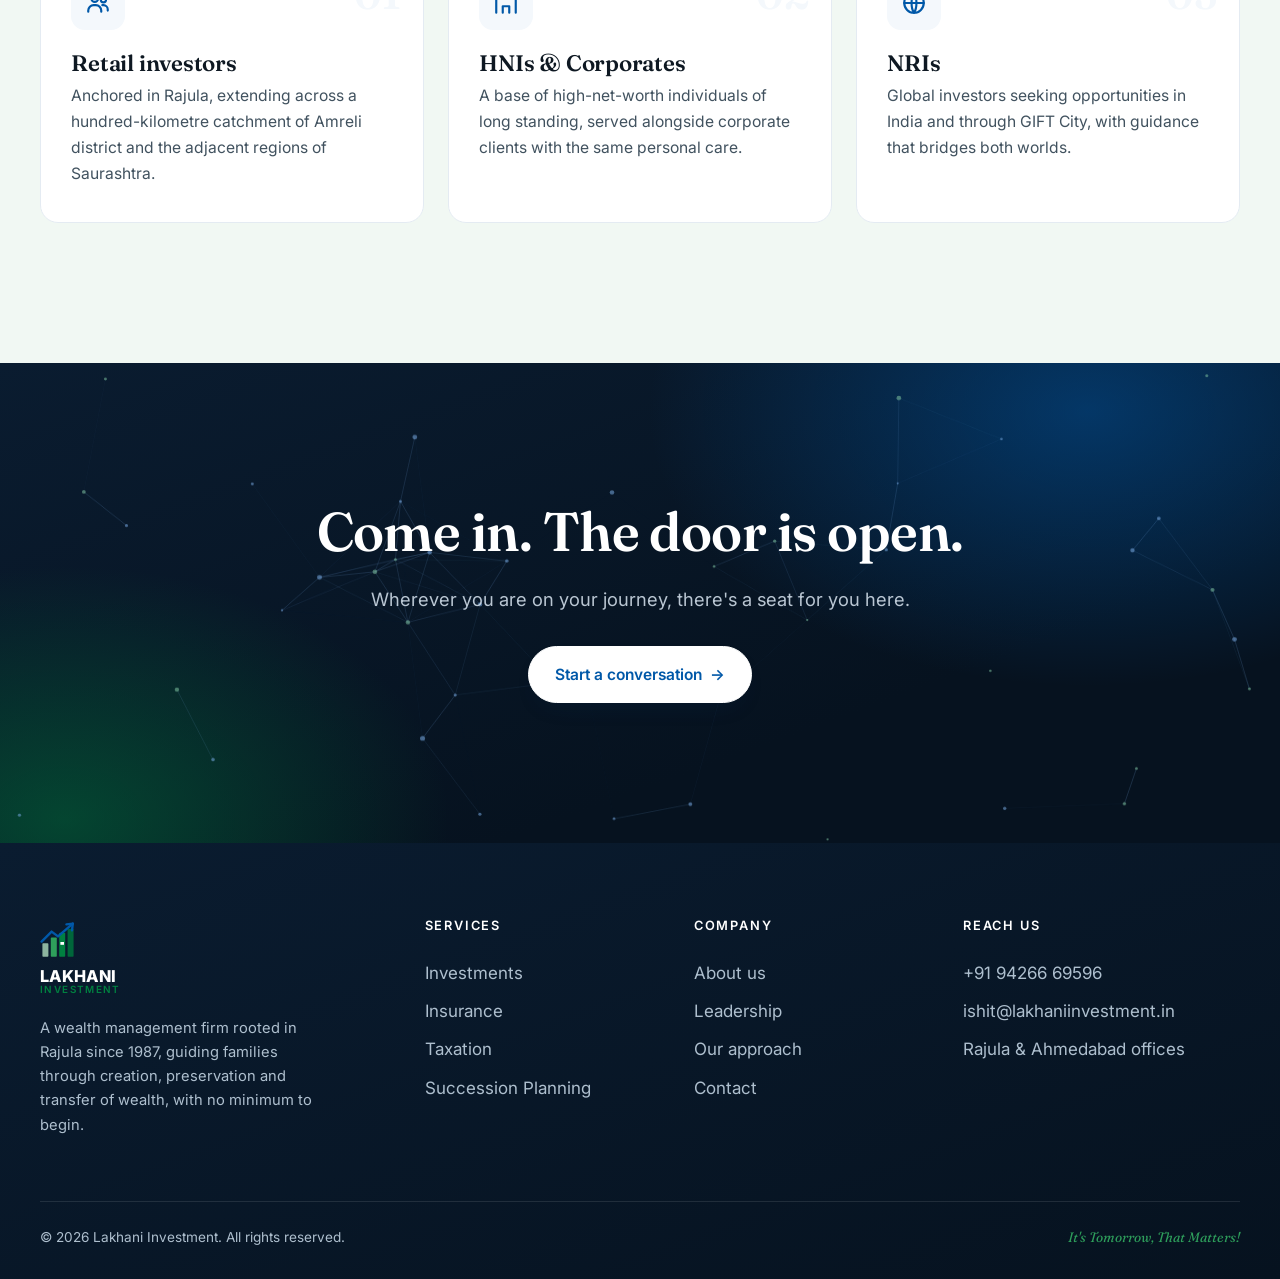
==== commit e651e0a8: "Give service pages the About hero treatment Apply the About-page first-section formatting to all fou" ====
--- a/about.html
+++ b/about.html
@@ -14,7 +14,7 @@
 <body class="about">
   <div id="nav-root"></div>
 
-  <section class="page-hero about-hero" data-fx-net>
+  <section class="page-hero about-hero hero-center" data-fx-net>
     <div class="wrap reveal">
       <h1>About Lakhani Investment</h1>
       <p class="hero-lead">Trusted with families' savings since 1987. A financial services firm rooted in Rajula, Gujarat, built on relationships, not minimum ticket sizes.</p>
--- a/css/styles.css
+++ b/css/styles.css
@@ -854,9 +854,9 @@
    supporting "quote". (Locally reverses the global section-head flip.)
    ============================================================ */
 
-/* hero: fills the first screen so only it shows on load, the firm name
-   leads and the tagline is a small centred quote */
-.about-hero {
+/* Tall, centred hero (About + each service page): fills the first screen so
+   only it shows on load, leading with a large heading over a small quote. */
+.hero-center {
   text-align: center;
   min-height: 100svh;
   display: flex;
@@ -864,39 +864,38 @@
   justify-content: center;
   padding: 96px 0 48px;
 }
-.about-hero .wrap { max-width: 880px; }
+.hero-center .wrap { max-width: 880px; }
+.hero-center p {
+  font-size: clamp(1.05rem, 1.6vw, 1.18rem); color: var(--body);
+  max-width: 620px; margin-left: auto; margin-right: auto;
+}
+.hero-center .chips { justify-content: center; }
 .about-hero h1 { font-size: clamp(2.7rem, 6.6vw, 4.8rem); margin-bottom: 0.7rem; }
-.about-hero .hero-lead {
-  font-size: clamp(1.02rem, 1.5vw, 1.18rem); color: var(--body);
-  max-width: 620px; margin: 0 auto;
-}
-
-/* eyebrow returns to a quiet uppercase label on every about section */
-.about .eyebrow,
-.about .section-head .eyebrow {
-  display: inline-flex; align-items: center; gap: 0.55rem;
-  font-family: var(--sans); font-weight: 600; font-size: 0.78rem;
-  line-height: 1.4; letter-spacing: 0.18em; text-transform: uppercase;
-  color: var(--blue); margin-bottom: 1rem;
-}
-.about .eyebrow::before,
-.about .section-head .eyebrow::before {
-  content: ""; display: inline-block; width: 26px; height: 2px;
-  background: var(--green);
-}
-.about .ink-bg .eyebrow { color: #7fc3a0; }
-
-/* the section title is the dominant element, clearly larger than the quote */
-.about h2,
-.about .section-head h2 {
+.about-hero .hero-lead { font-size: clamp(1.02rem, 1.5vw, 1.18rem); }
+
+/* Every About section leads with its short label as the dominant heading;
+   the descriptive sentence beneath it is a smaller, supporting subhead.
+   The .section-head blocks already do this site-wide, so here we extend the
+   same treatment to the story, timeline and leadership sections. */
+.about .narrow .eyebrow,
+.about .split-body .eyebrow {
+  display: block;
   font-family: var(--serif); font-weight: 600;
-  font-size: clamp(1.95rem, 4.2vw, 3rem); line-height: 1.1;
-  letter-spacing: -0.01em; text-transform: none; color: var(--ink);
-}
-.about .ink-bg h2 { color: #fff; }
-.about .section-head.center h2 { max-width: 24ch; }
-
-/* the supporting quote sits a clear notch below the heading */
+  font-size: clamp(2rem, 4.6vw, 3.3rem); line-height: 1.08;
+  letter-spacing: -0.01em; text-transform: none;
+  color: var(--ink); margin-bottom: 0.5rem;
+}
+.about .narrow .eyebrow::before,
+.about .split-body .eyebrow::before { display: none; }
+
+.about .narrow h2,
+.about .split-body h2 {
+  font-family: var(--sans); font-weight: 500;
+  font-size: clamp(1.05rem, 2.1vw, 1.35rem); line-height: 1.5;
+  letter-spacing: 0; color: var(--body);
+}
+
+/* keep the lead paragraphs modest beneath the heading */
 .about .lead { font-size: 1.1rem; }
 
 /* tactile pointer-tilt cards (motion driven by js/fx.js) */
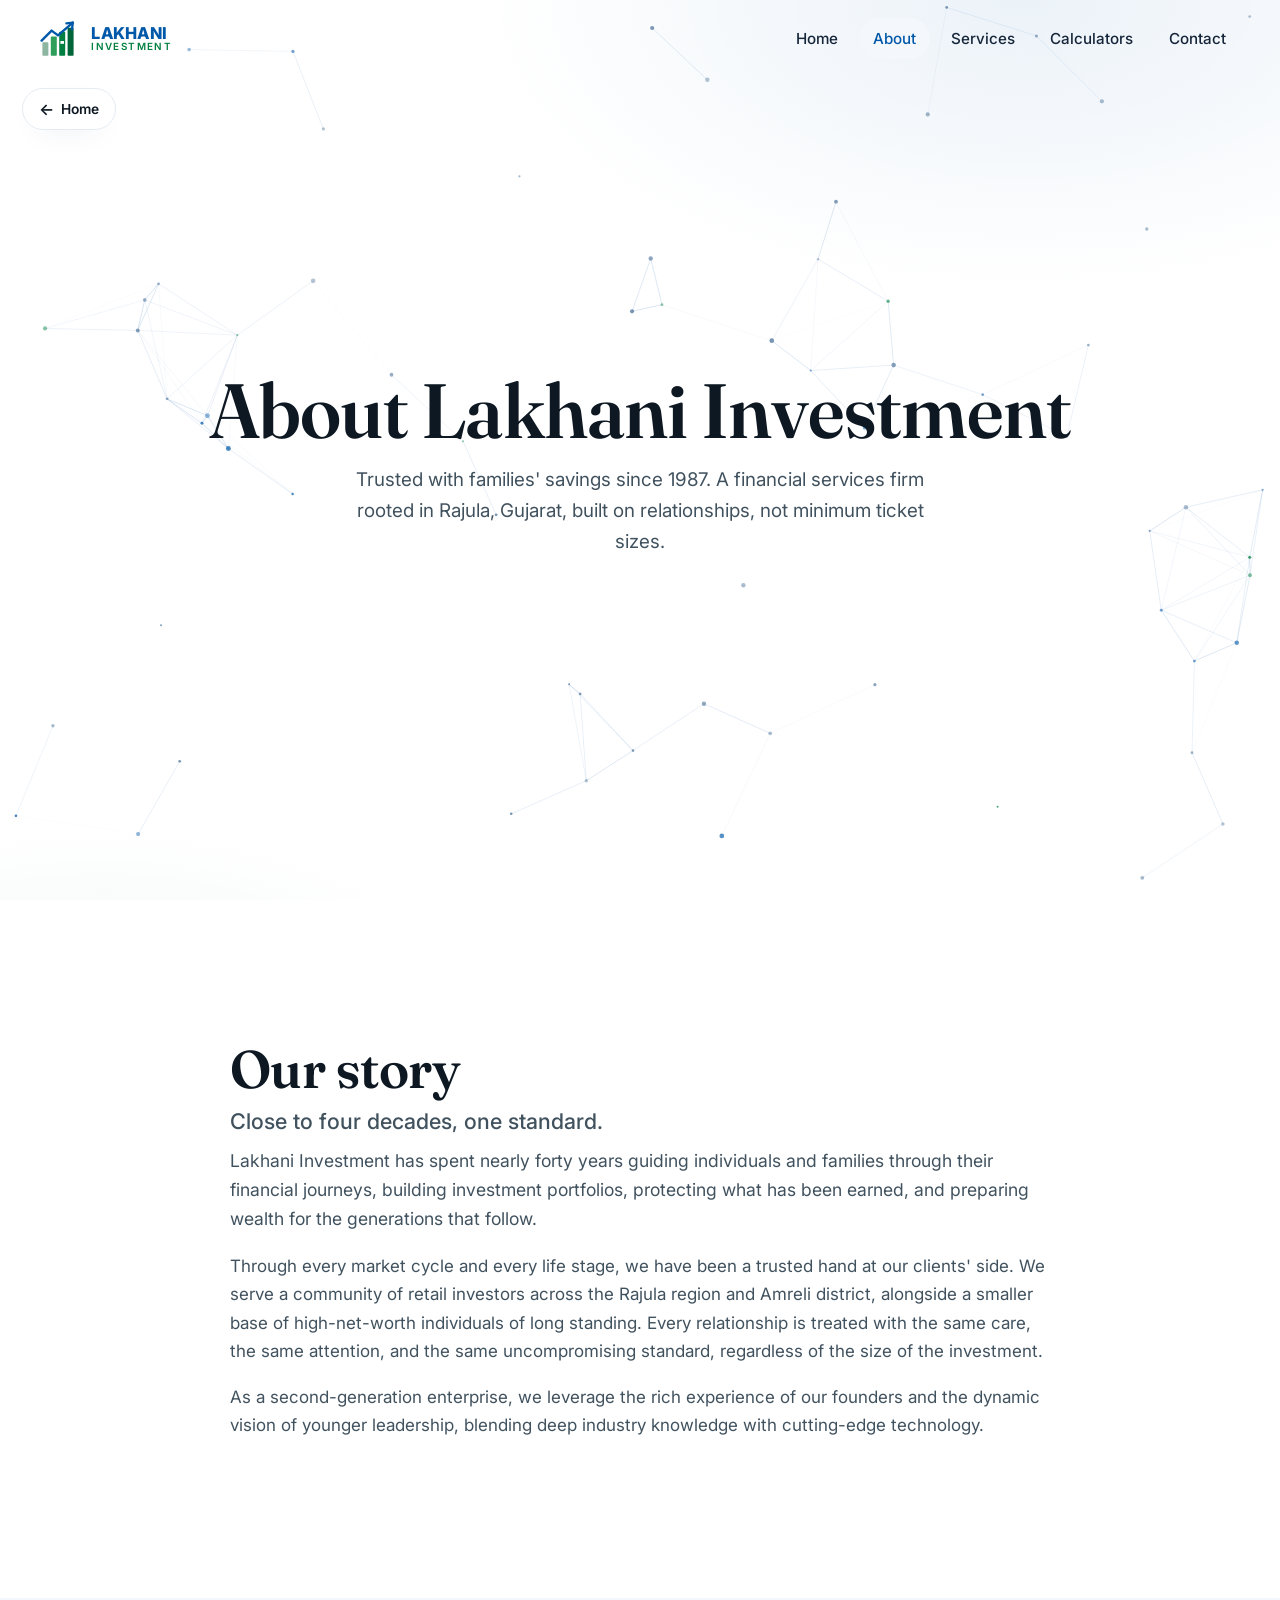
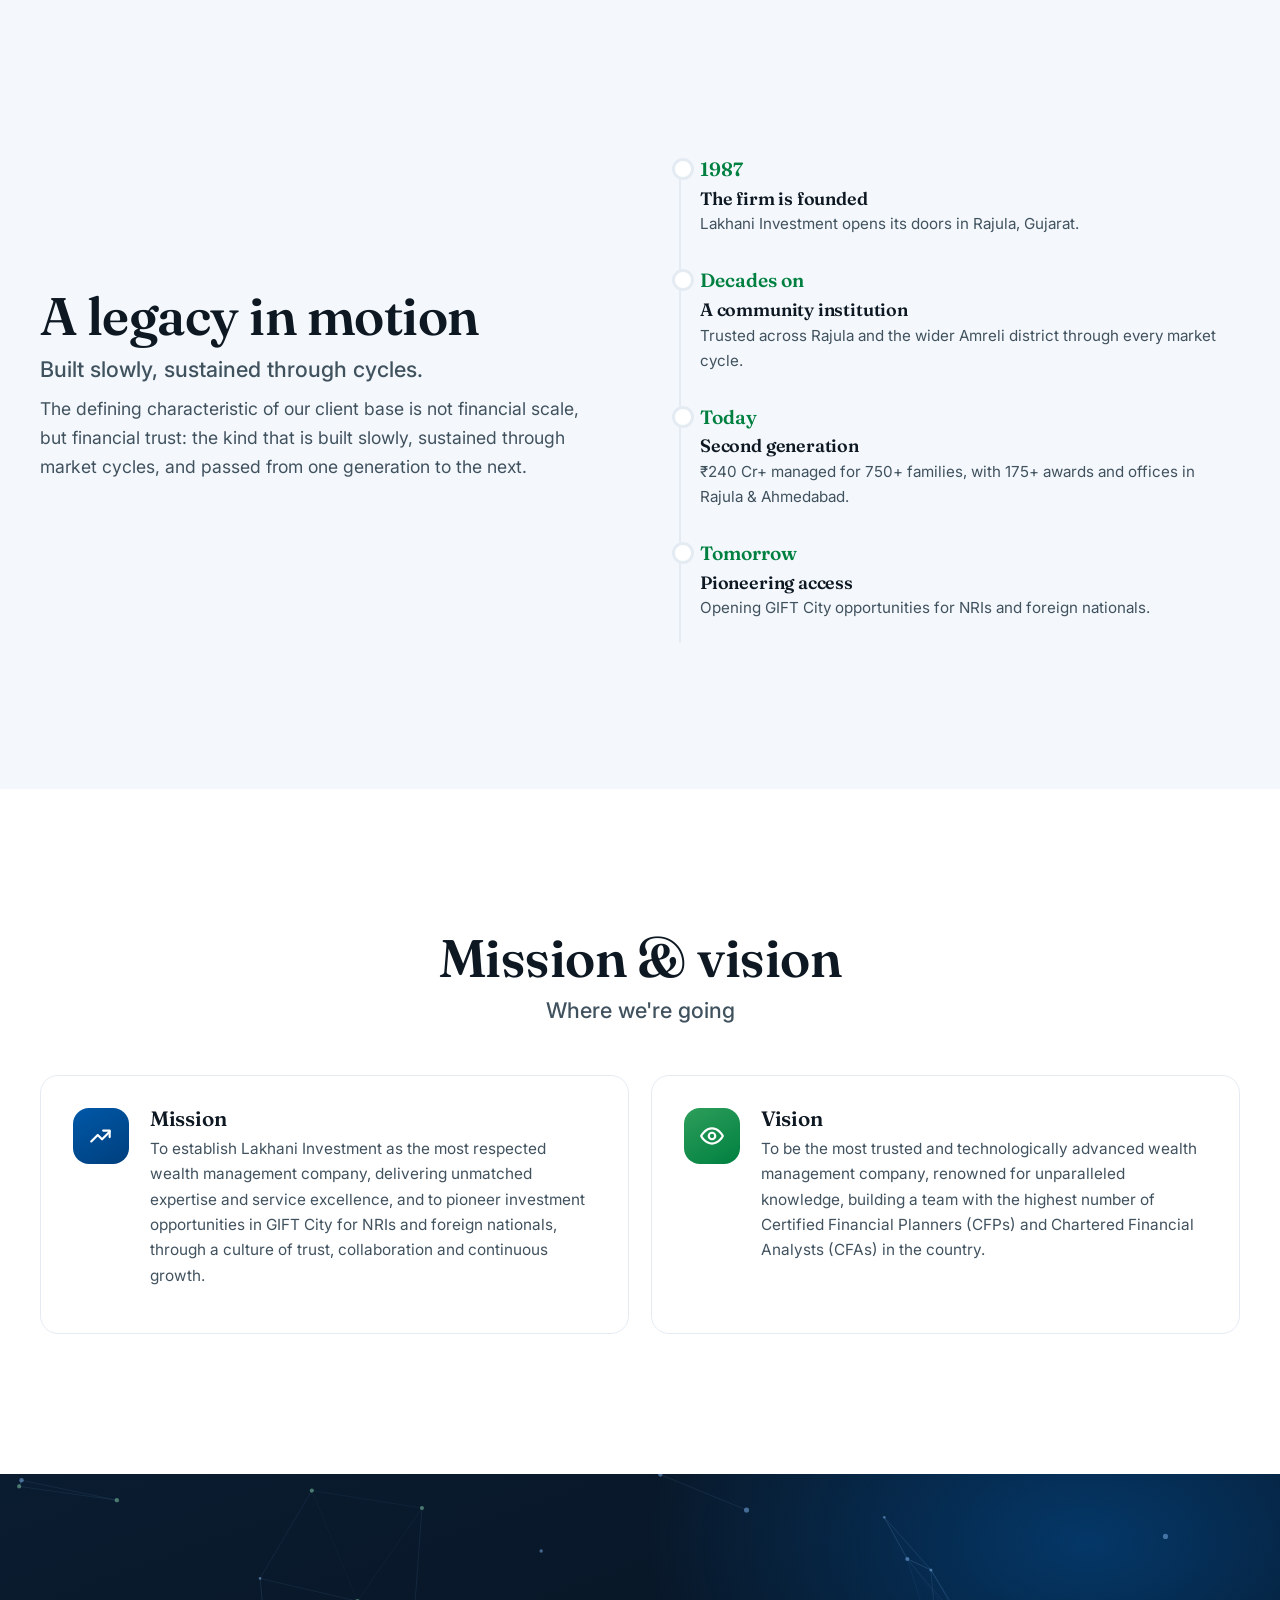
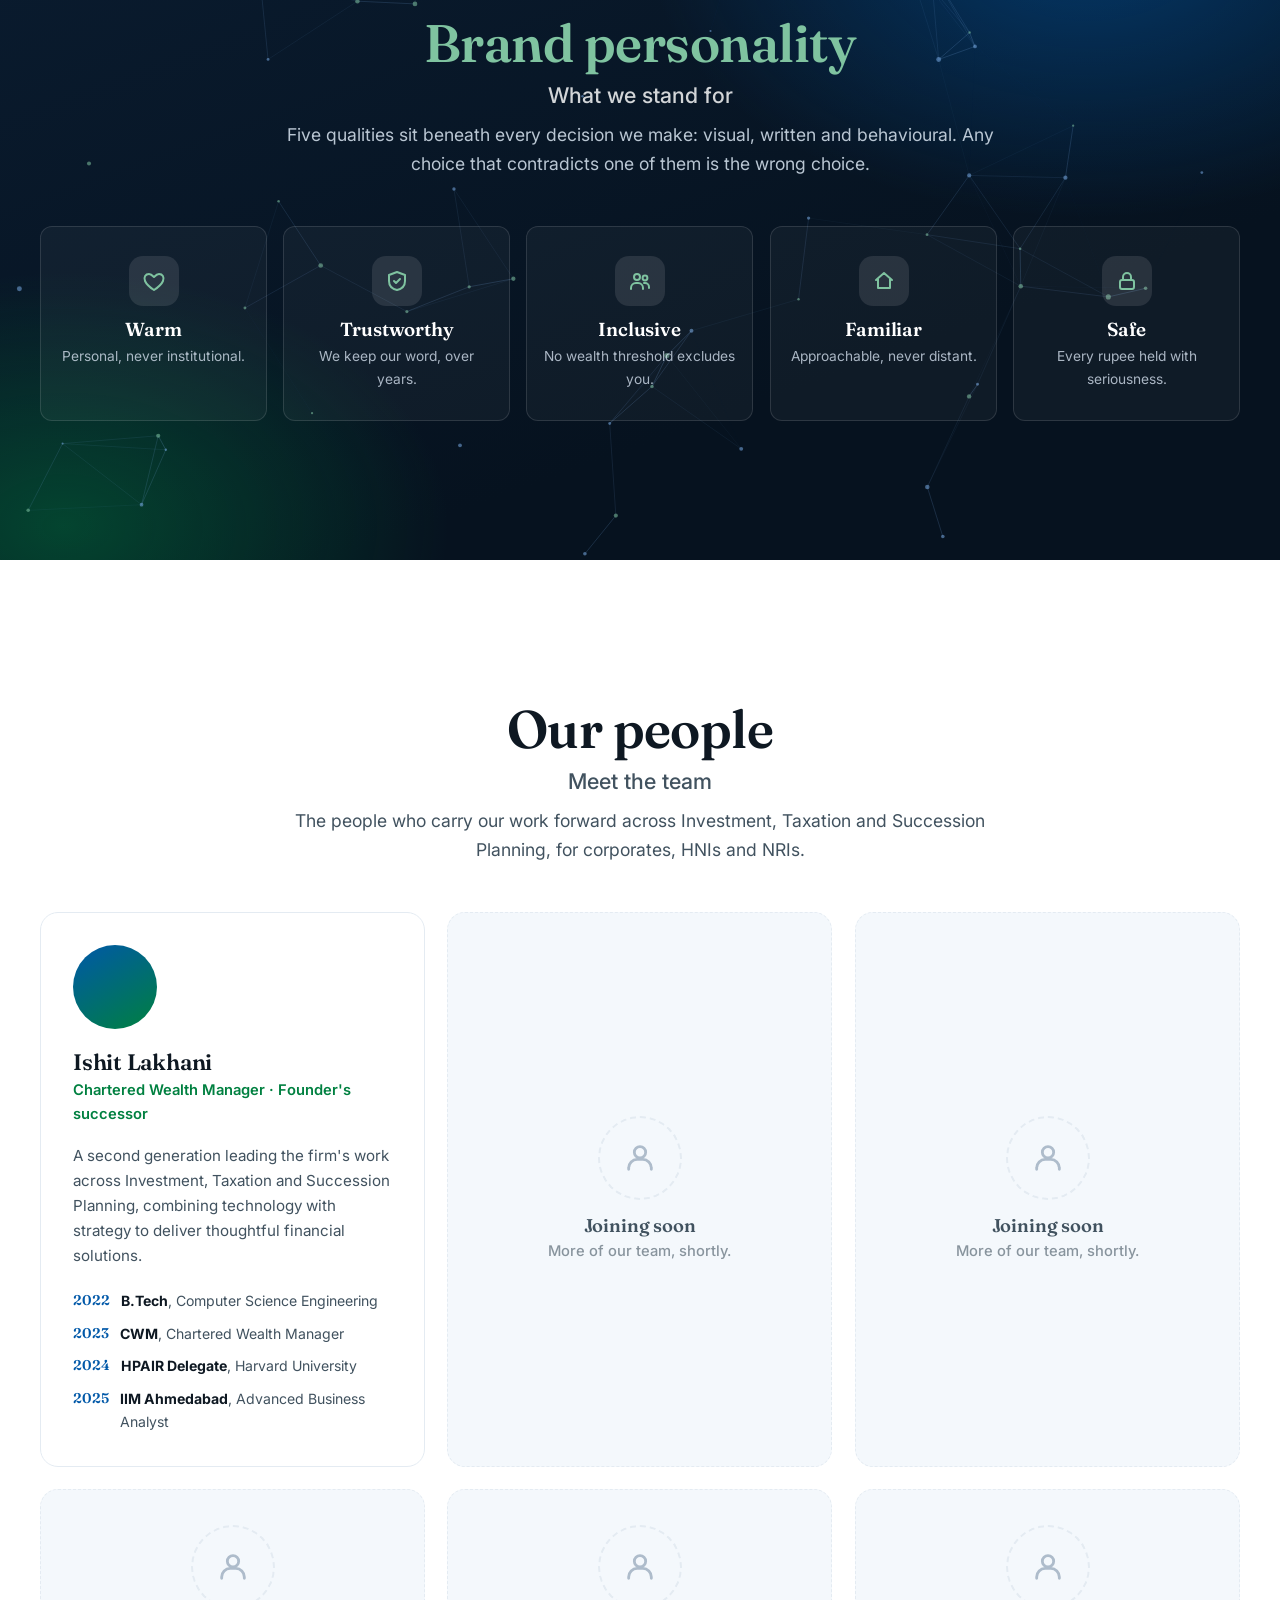
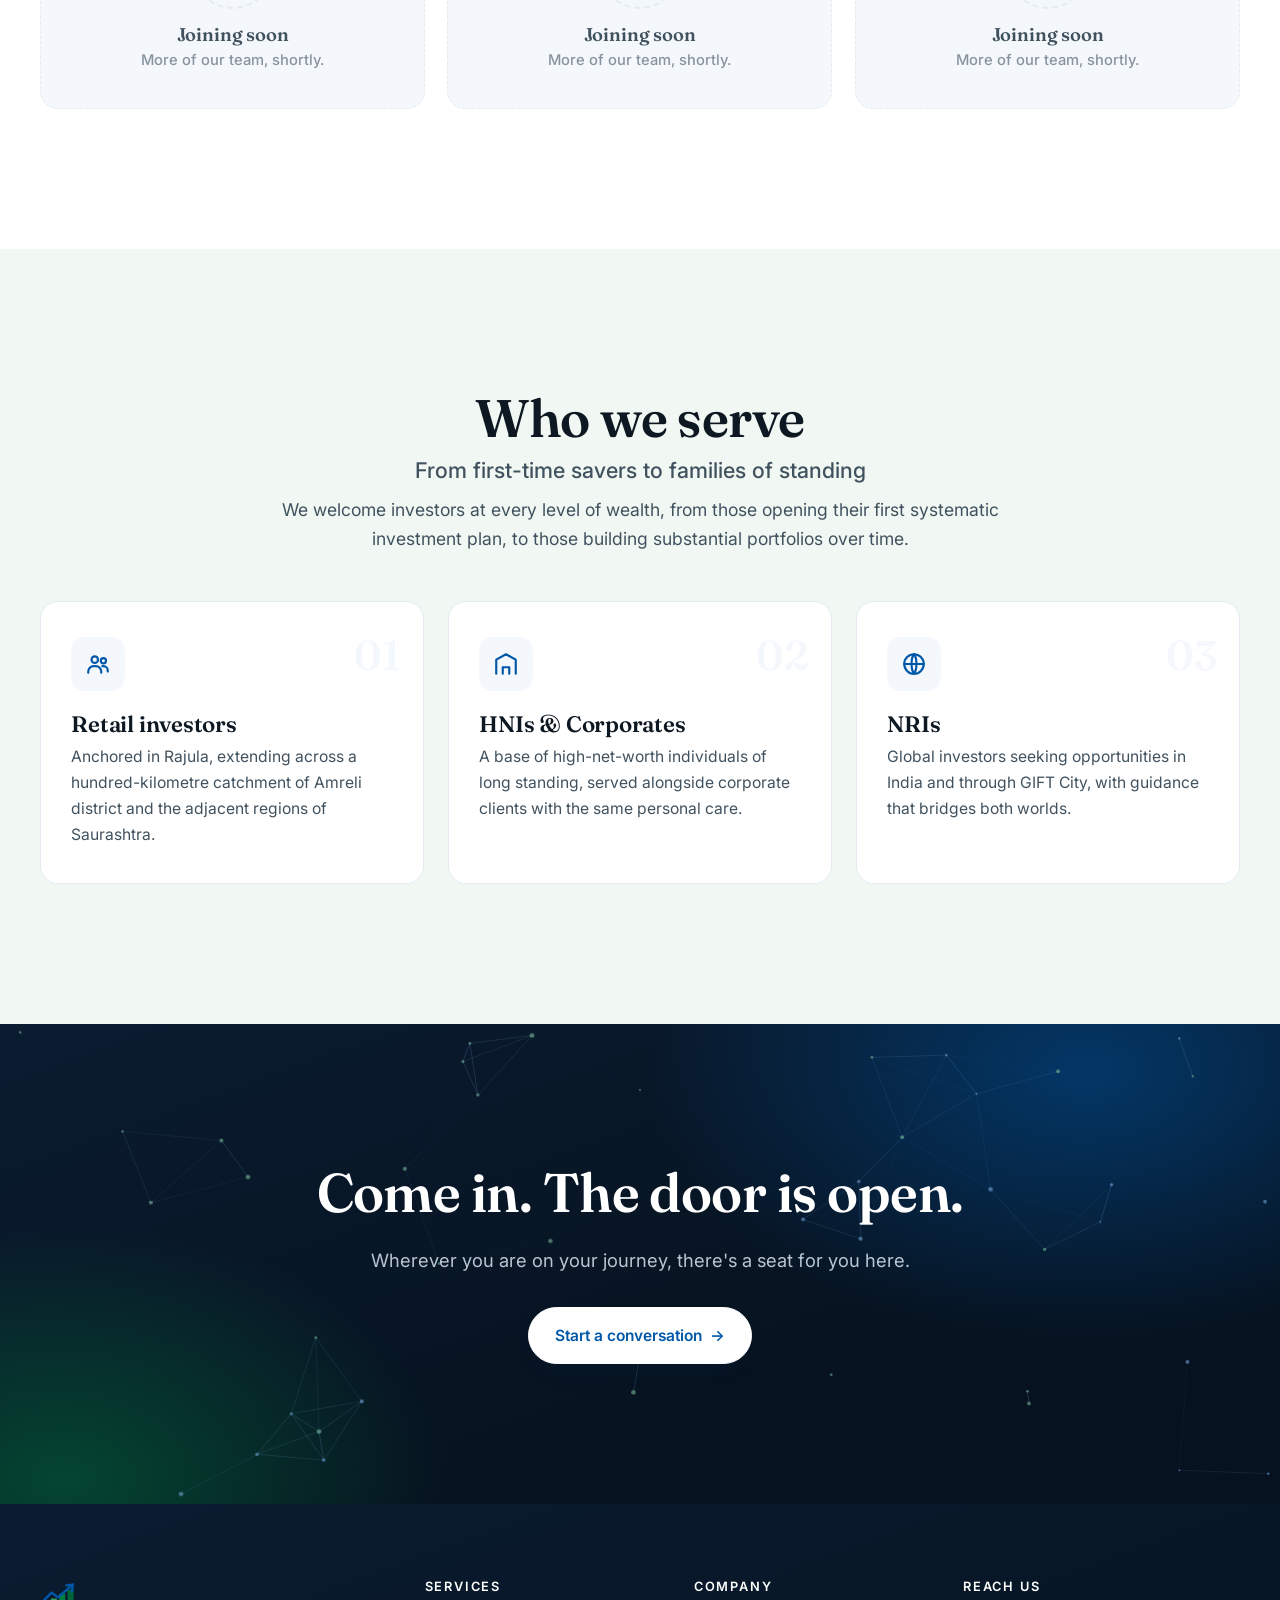
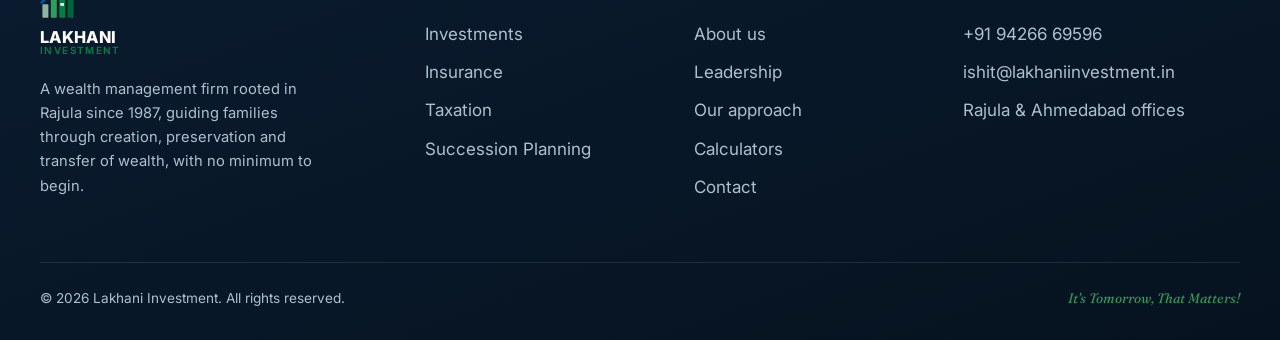
==== commit 98edc51c: "Enlarge calculator donut, lead service heroes with name, add Meet the team - Make the desktop donut " ====
--- a/about.html
+++ b/about.html
@@ -99,27 +99,32 @@
     </div>
   </section>
 
-  <!-- LEADERSHIP -->
-  <section class="section" id="leadership">
+  <!-- MEET THE TEAM -->
+  <section class="section" id="team">
     <div class="wrap">
-      <div class="leader">
-        <div class="leader-card reveal-x">
-          <span class="badge">Leadership</span>
-          <h3>Ishit Lakhani</h3>
-          <p class="role">Chartered Wealth Manager · Founder's successor</p>
-          <ul class="creds">
+      <div class="section-head center reveal">
+        <span class="eyebrow">Our people</span>
+        <h2>Meet the team</h2>
+        <p class="lead">The people who carry our work forward across Investment, Taxation and Succession Planning, for corporates, HNIs and NRIs.</p>
+      </div>
+      <div class="team-grid">
+        <article class="team-card reveal" data-tilt data-delay="1">
+          <div class="tm-photo"><span class="tm-initials">IL</span></div>
+          <h3 class="tm-name">Ishit Lakhani</h3>
+          <p class="tm-role">Chartered Wealth Manager · Founder's successor</p>
+          <p class="tm-bio">A second generation leading the firm's work across Investment, Taxation and Succession Planning, combining technology with strategy to deliver thoughtful financial solutions.</p>
+          <ul class="tm-creds">
             <li><span class="yr">2022</span><span><b>B.Tech</b>, Computer Science Engineering</span></li>
             <li><span class="yr">2023</span><span><b>CWM</b>, Chartered Wealth Manager</span></li>
             <li><span class="yr">2024</span><span><b>HPAIR Delegate</b>, Harvard University</span></li>
             <li><span class="yr">2025</span><span><b>IIM Ahmedabad</b>, Advanced Business Analyst</span></li>
           </ul>
-        </div>
-        <div class="split-body reveal" data-delay="1">
-          <span class="eyebrow">Meet the leadership</span>
-          <h2>A second generation, a wider door.</h2>
-          <p class="lead">Ishit Lakhani leads the firm's work across Investment, Taxation and Succession Planning for corporates, HNIs and NRIs.</p>
-          <p>With a B.Tech in Computer Engineering and an Advanced Business Analyst credential from IIM Ahmedabad, Ishit combines technology with strategy to deliver innovative financial solutions. He is also an angel investor, start-up consultant and a Harvard delegate, bringing global insight to local relationships.</p>
-        </div>
+        </article>
+        <article class="team-card is-empty reveal" data-delay="2"><div class="tm-photo"><svg width="34" height="34" viewBox="0 0 24 24" fill="none" stroke="currentColor" stroke-width="2" stroke-linecap="round" stroke-linejoin="round"><circle cx="12" cy="8" r="4"/><path d="M4 20v-1a6 6 0 016-6h4a6 6 0 016 6v1"/></svg></div><h3 class="tm-name">Joining soon</h3><p class="tm-role">More of our team, shortly.</p></article>
+        <article class="team-card is-empty reveal" data-delay="3"><div class="tm-photo"><svg width="34" height="34" viewBox="0 0 24 24" fill="none" stroke="currentColor" stroke-width="2" stroke-linecap="round" stroke-linejoin="round"><circle cx="12" cy="8" r="4"/><path d="M4 20v-1a6 6 0 016-6h4a6 6 0 016 6v1"/></svg></div><h3 class="tm-name">Joining soon</h3><p class="tm-role">More of our team, shortly.</p></article>
+        <article class="team-card is-empty reveal" data-delay="1"><div class="tm-photo"><svg width="34" height="34" viewBox="0 0 24 24" fill="none" stroke="currentColor" stroke-width="2" stroke-linecap="round" stroke-linejoin="round"><circle cx="12" cy="8" r="4"/><path d="M4 20v-1a6 6 0 016-6h4a6 6 0 016 6v1"/></svg></div><h3 class="tm-name">Joining soon</h3><p class="tm-role">More of our team, shortly.</p></article>
+        <article class="team-card is-empty reveal" data-delay="2"><div class="tm-photo"><svg width="34" height="34" viewBox="0 0 24 24" fill="none" stroke="currentColor" stroke-width="2" stroke-linecap="round" stroke-linejoin="round"><circle cx="12" cy="8" r="4"/><path d="M4 20v-1a6 6 0 016-6h4a6 6 0 016 6v1"/></svg></div><h3 class="tm-name">Joining soon</h3><p class="tm-role">More of our team, shortly.</p></article>
+        <article class="team-card is-empty reveal" data-delay="3"><div class="tm-photo"><svg width="34" height="34" viewBox="0 0 24 24" fill="none" stroke="currentColor" stroke-width="2" stroke-linecap="round" stroke-linejoin="round"><circle cx="12" cy="8" r="4"/><path d="M4 20v-1a6 6 0 016-6h4a6 6 0 016 6v1"/></svg></div><h3 class="tm-name">Joining soon</h3><p class="tm-role">More of our team, shortly.</p></article>
       </div>
     </div>
   </section>
--- a/css/styles.css
+++ b/css/styles.css
@@ -466,22 +466,37 @@
 .tl-item h4 { margin: 0.2rem 0 0.2rem; font-size: 1.12rem; }
 .tl-item p { font-size: 0.95rem; margin: 0; }
 
-/* ---------- leader profile ---------- */
-.leader { display: grid; grid-template-columns: 0.85fr 1.15fr; gap: clamp(2rem,5vw,4rem); align-items: center; }
-.leader-card {
-  border-radius: var(--radius); overflow: hidden; box-shadow: var(--shadow);
-  background: linear-gradient(160deg, #0a2138, #06121f); color: #fff; padding: 2.4rem; position: relative;
-}
-.leader-card .badge {
-  display: inline-block; font-size: 0.72rem; letter-spacing: 0.14em; text-transform: uppercase;
-  background: rgba(255,255,255,0.12); padding: 0.4rem 0.9rem; border-radius: 999px; margin-bottom: 1rem; color: #9fd3b6;
-}
-.leader-card h3 { color: #fff; font-size: 1.9rem; }
-.leader-card .role { color: #8fb3cf; font-weight: 500; margin-bottom: 1.2rem; }
-.creds { list-style: none; padding: 0; margin: 1.2rem 0 0; display: grid; gap: 0.7rem; }
-.creds li { display: flex; gap: 0.7rem; font-size: 0.92rem; color: rgba(205,217,230,0.92); }
-.creds li b { color: #fff; }
-.creds li .yr { color: var(--green-soft); font-weight: 600; }
+/* ---------- meet the team ---------- */
+.team-grid { display: grid; grid-template-columns: repeat(3, 1fr); gap: 1.4rem; }
+.team-card {
+  background: #fff; border: 1px solid var(--line); border-radius: var(--radius); padding: 2rem;
+  transition: transform 0.5s var(--ease), box-shadow 0.5s var(--ease);
+}
+.team-card:hover { transform: translateY(-6px); box-shadow: var(--shadow); }
+.tm-photo {
+  width: 84px; height: 84px; border-radius: 50%; display: grid; place-items: center;
+  margin-bottom: 1.3rem; background: linear-gradient(150deg, var(--blue), var(--green)); color: #fff;
+}
+.tm-initials { font-family: var(--serif); font-weight: 600; font-size: 1.9rem; letter-spacing: 0.02em; }
+.tm-name { margin: 0 0 0.25rem; font-size: 1.4rem; }
+.tm-role { color: var(--green); font-weight: 600; font-size: 0.92rem; margin: 0 0 1rem; }
+.tm-bio { font-size: 0.95rem; margin: 0 0 1.3rem; }
+.tm-creds { list-style: none; padding: 0; margin: 0; display: grid; gap: 0.6rem; }
+.tm-creds li { display: flex; gap: 0.7rem; font-size: 0.88rem; color: var(--body); }
+.tm-creds li b { color: var(--ink); }
+.tm-creds li .yr { font-family: var(--serif); font-weight: 600; color: var(--blue); flex: 0 0 auto; }
+
+/* empty placeholder slots */
+.team-card.is-empty {
+  border-style: dashed; background: var(--bg-tint); box-shadow: none; min-height: 220px;
+  display: flex; flex-direction: column; align-items: center; justify-content: center; text-align: center;
+}
+.team-card.is-empty:hover { transform: none; box-shadow: none; }
+.team-card.is-empty .tm-photo {
+  background: transparent; border: 2px dashed var(--line); color: #aebccb; margin-bottom: 1rem;
+}
+.team-card.is-empty .tm-name { color: var(--body); font-size: 1.15rem; margin: 0 0 0.2rem; }
+.team-card.is-empty .tm-role { color: var(--body); opacity: 0.6; font-weight: 500; margin: 0; }
 
 /* ---------- contact ---------- */
 .contact-grid { display: grid; grid-template-columns: 1fr 1fr; gap: 1.4rem; }
@@ -553,76 +568,13 @@
 }
 .fx-spot:hover .fx-glow { opacity: 1; }
 .svc.is-green { --fx-glow: rgba(0, 128, 64, 0.13); }
-.feature-card, .leader-card { --fx-glow: rgba(127, 195, 160, 0.16); }
+.feature-card { --fx-glow: rgba(127, 195, 160, 0.16); }
 .crow { --fx-glow: rgba(0, 88, 168, 0.10); }
 
 /* particle-network canvas backgrounds */
 [data-fx-net] { position: relative; }
 [data-fx-net] > .wrap { position: relative; z-index: 1; }
 .fx-net-canvas { position: absolute; inset: 0; width: 100%; height: 100%; z-index: 0; pointer-events: none; }
-
-/* ---------- self-drawing growth chart ---------- */
-.who-split { align-items: center; }
-.chart-card {
-  background: #fff; border: 1px solid var(--line); border-radius: var(--radius);
-  padding: 1.5rem 1.6rem 1.3rem; box-shadow: var(--shadow-soft);
-  position: relative; overflow: hidden;
-}
-.chart-card::before {
-  content: ""; position: absolute; inset: 0; pointer-events: none;
-  background: radial-gradient(420px circle at 85% 0%, rgba(0, 88, 168, 0.05), transparent 60%);
-}
-.cc-top { display: flex; align-items: flex-start; justify-content: space-between; gap: 1rem; position: relative; }
-.cc-title { display: block; font-family: "Fraunces", serif; font-weight: 600; font-size: 1.15rem; color: var(--ink); line-height: 1.2; }
-.cc-sub { display: block; font-size: 0.78rem; color: var(--body); margin-top: 0.2rem; }
-.cc-badge {
-  flex: none; font-size: 0.74rem; font-weight: 600; color: var(--green);
-  background: var(--bg-tint-green); border: 1px solid rgba(0, 128, 64, 0.18);
-  border-radius: 999px; padding: 0.32rem 0.7rem; white-space: nowrap;
-}
-.growth-chart { display: block; width: 100%; height: auto; margin: 0.9rem 0 0.4rem; overflow: visible; }
-.cc-grid line { stroke: var(--line); stroke-width: 1; }
-
-.gl-bar {
-  fill: var(--green-muted); opacity: 0.55;
-  transform: scaleY(0); transform-box: fill-box; transform-origin: bottom;
-}
-.gl-area { opacity: 0; }
-.gl-line {
-  stroke-dasharray: 1; stroke-dashoffset: 1; stroke-linecap: round; stroke-linejoin: round;
-}
-.gl-dot {
-  fill: var(--blue); transform: scale(0); transform-box: fill-box; transform-origin: center;
-}
-
-/* animate when the card scrolls in */
-.chart-card.in .gl-bar {
-  transition: transform 0.7s var(--ease);
-  transition-delay: calc(0.06s * var(--i));
-  transform: scaleY(1);
-}
-.chart-card.in .gl-area {
-  transition: opacity 0.8s ease 0.7s;
-  opacity: 1;
-}
-.chart-card.in .gl-line {
-  transition: stroke-dashoffset 1.5s var(--ease) 0.45s;
-  stroke-dashoffset: 0;
-}
-.chart-card.in .gl-dot {
-  transition: transform 0.45s var(--ease);
-  transition-delay: calc(0.6s + 0.13s * var(--i));
-  transform: scale(1);
-}
-
-.cc-foot {
-  display: flex; gap: 1.3rem; margin-top: 0.5rem;
-  font-size: 0.78rem; color: var(--body);
-}
-.cc-foot span { display: inline-flex; align-items: center; gap: 0.4rem; }
-.cc-foot .k { width: 11px; height: 11px; border-radius: 3px; display: inline-block; }
-.cc-foot .k.blue { background: var(--blue); }
-.cc-foot .k.green { background: var(--green-muted); }
 
 /* ---------- compounding calculator ---------- */
 .calc {
@@ -668,13 +620,16 @@
 .co.is-grow .co-val { color: var(--blue); }
 .co.is-gain .co-val { color: var(--green); }
 .calc-note { margin: 1.2rem 0 0; font-size: 0.76rem; color: var(--body); opacity: 0.78; line-height: 1.5; }
-
-/* chart additions for the calculator */
-.gl-contrib { fill: rgba(0, 128, 64, 0.18); opacity: 0; }
-.gl-end { fill: var(--green); stroke: #fff; stroke-width: 1.5; opacity: 0; transform: scale(0); transform-box: fill-box; transform-origin: center; }
-.cc-ymax { font-family: "Inter", system-ui, sans-serif; font-weight: 600; font-size: 10px; fill: var(--body); }
-.chart-card.in .gl-contrib { transition: opacity 0.8s ease 0.5s; opacity: 1; }
-.chart-card.in .gl-end { transition: transform 0.5s var(--ease) 1.5s, opacity 0.4s ease 1.5s; transform: scale(1); opacity: 1; }
+/* Lead-in from the home compounding calc to the full calculators workspace. */
+.calc-more { text-align: center; margin-top: clamp(1.8rem, 4vw, 2.8rem); }
+/* Plain-language takeaway, tailored per calculator. */
+.cw-insight {
+  margin: 1rem 0 0; padding: 0.85rem 1rem;
+  background: var(--bg-tint); border-left: 3px solid var(--accent, var(--blue));
+  border-radius: 0 var(--radius-sm) var(--radius-sm) 0;
+  font-size: 0.9rem; line-height: 1.55; color: var(--blue-ink);
+}
+.cw-insight b { color: var(--accent, var(--blue)); font-weight: 700; }
 
 @media (max-width: 860px) {
   .calc { grid-template-columns: 1fr; }
@@ -809,13 +764,6 @@
   * { animation: none !important; transition: none !important; }
   .reveal, .reveal-x { opacity: 1 !important; transform: none !important; }
   html { scroll-behavior: auto; }
-  /* show the chart in its final drawn state without animating */
-  .gl-bar { transform: scaleY(1) !important; }
-  .gl-area { opacity: 1 !important; }
-  .gl-line { stroke-dashoffset: 0 !important; }
-  .gl-dot { transform: scale(1) !important; }
-  .gl-contrib { opacity: 1 !important; }
-  .gl-end { opacity: 1 !important; transform: scale(1) !important; }
   /* hide animated pulse rings, leave the solid markers */
   .gj-pulse { opacity: 0 !important; }
 }
@@ -824,7 +772,8 @@
 @media (max-width: 960px) {
   .pillars, .svc-grid, .contact-grid { grid-template-columns: 1fr; }
   .values { grid-template-columns: repeat(2, 1fr); }
-  .split, .leader { grid-template-columns: 1fr; }
+  .team-grid { grid-template-columns: repeat(2, 1fr); }
+  .split { grid-template-columns: 1fr; }
   .split.flip .split-media { order: 0; }
   .footer-top { grid-template-columns: 1fr 1fr; }
 }
@@ -842,6 +791,7 @@
   .stats-strip { grid-template-columns: repeat(2, 1fr); gap: 0.5rem; }
   .stat::after { display: none; }
   .values { grid-template-columns: 1fr; }
+  .team-grid { grid-template-columns: 1fr; }
   .footer-top { grid-template-columns: 1fr; gap: 1.6rem; }
   body { font-size: 16px; }
 }
@@ -870,15 +820,51 @@
   max-width: 620px; margin-left: auto; margin-right: auto;
 }
 .hero-center .chips { justify-content: center; }
-.about-hero h1 { font-size: clamp(2.7rem, 6.6vw, 4.8rem); margin-bottom: 0.7rem; }
+.hero-center h1 { font-size: clamp(2.7rem, 6.6vw, 4.8rem); margin-bottom: 0.7rem; }
 .about-hero .hero-lead { font-size: clamp(1.02rem, 1.5vw, 1.18rem); }
+
+/* Contact hero leads with its short label as the dominant serif heading; the
+   line beneath it is demoted to a quiet subhead (the page's own variation of
+   the global section-head flip, at hero scale). */
+.contact .page-hero .eyebrow {
+  display: block;
+  font-family: var(--serif); font-weight: 600;
+  font-size: clamp(2.7rem, 6.6vw, 4.8rem); line-height: 1.08;
+  letter-spacing: -0.01em; text-transform: none;
+  color: var(--ink); margin-bottom: 0.6rem;
+}
+.contact .page-hero .eyebrow::before { display: none; }
+.contact .page-hero h1 {
+  font-family: var(--sans); font-weight: 500;
+  font-size: clamp(1.15rem, 2.4vw, 1.5rem); line-height: 1.5;
+  letter-spacing: 0; color: var(--body); margin-bottom: 0.75rem;
+}
+
+/* Service hero: the service name leads as the dominant serif heading; the
+   tagline beneath drops to a small, body-sized quote and the description
+   stays as quiet supporting text. Mirrors the contact hero treatment. */
+.svc-hero .eyebrow {
+  display: block;
+  font-family: var(--serif); font-weight: 600;
+  font-size: clamp(2.7rem, 6.6vw, 4.8rem); line-height: 1.06;
+  letter-spacing: -0.01em; text-transform: none;
+  color: var(--ink); margin-bottom: 0.7rem;
+}
+.svc-hero .eyebrow::before { display: none; }
+.svc-hero h1 {
+  font-family: var(--sans); font-weight: 500;
+  font-size: clamp(1.08rem, 1.8vw, 1.32rem); line-height: 1.5;
+  letter-spacing: 0; color: var(--body); margin-bottom: 0.5rem;
+}
+.svc-hero p { font-size: clamp(1rem, 1.5vw, 1.1rem); }
 
 /* Every About section leads with its short label as the dominant heading;
    the descriptive sentence beneath it is a smaller, supporting subhead.
    The .section-head blocks already do this site-wide, so here we extend the
    same treatment to the story, timeline and leadership sections. */
 .about .narrow .eyebrow,
-.about .split-body .eyebrow {
+.about .split-body .eyebrow,
+.contact .split-body .eyebrow {
   display: block;
   font-family: var(--serif); font-weight: 600;
   font-size: clamp(2rem, 4.6vw, 3.3rem); line-height: 1.08;
@@ -886,10 +872,12 @@
   color: var(--ink); margin-bottom: 0.5rem;
 }
 .about .narrow .eyebrow::before,
-.about .split-body .eyebrow::before { display: none; }
+.about .split-body .eyebrow::before,
+.contact .split-body .eyebrow::before { display: none; }
 
 .about .narrow h2,
-.about .split-body h2 {
+.about .split-body h2,
+.contact .split-body h2 {
   font-family: var(--sans); font-weight: 500;
   font-size: clamp(1.05rem, 2.1vw, 1.35rem); line-height: 1.5;
   letter-spacing: 0; color: var(--body);
@@ -900,3 +888,396 @@
 
 /* tactile pointer-tilt cards (motion driven by js/fx.js) */
 [data-tilt] { transform-style: preserve-3d; will-change: transform; }
+
+/* ============================================================
+   Floating "back" pill + per-service enquiry links
+   ============================================================ */
+
+/* Hovering back pill: service pages return to all services, the About
+   page returns home. Fixed top-left, clear of the header logo. */
+.back-fab {
+  position: fixed; top: 88px; left: 22px; z-index: 80;
+  display: inline-flex; align-items: center; gap: 0.45rem;
+  padding: 0.55rem 1rem;
+  font-family: var(--sans); font-weight: 600; font-size: 0.86rem;
+  color: var(--ink);
+  background: rgba(255, 255, 255, 0.78);
+  border: 1px solid var(--line); border-radius: 999px;
+  box-shadow: var(--shadow-soft);
+  backdrop-filter: saturate(150%) blur(12px);
+  -webkit-backdrop-filter: saturate(150%) blur(12px);
+  transition: transform 0.3s var(--ease), box-shadow 0.3s var(--ease), background 0.3s;
+}
+.back-fab:hover { transform: translateY(-2px); background: #fff; box-shadow: var(--shadow); }
+.back-fab .bf-arr { font-size: 1rem; line-height: 1; transition: transform 0.3s var(--ease); }
+.back-fab:hover .bf-arr { transform: translateX(-3px); }
+@media (max-width: 760px) {
+  .back-fab { top: 80px; left: 14px; padding: 0.46rem 0.85rem; font-size: 0.8rem; }
+}
+
+/* Per-service enquiry link inside each offering card. Picks up the card's
+   accent: blue on standard cards, green on .is-green cards. */
+.svc-cta {
+  display: inline-flex; align-items: center; gap: 0.4rem;
+  font-family: var(--sans); font-weight: 600; font-size: 0.92rem;
+  color: var(--blue);
+}
+.svc.is-green .svc-cta { color: var(--green); }
+.svc-cta .arr { transition: transform 0.3s var(--ease); }
+.svc-cta:hover .arr { transform: translateX(4px); }
+
+/* ============================================================
+   Real office maps (contact page) - replaces the stylised SVG
+   ============================================================ */
+.maps-real {
+  display: grid; grid-template-columns: 1fr 1fr; gap: 1.4rem;
+  margin: 0 auto 3rem; max-width: 960px;
+}
+.map-embed {
+  border: 1px solid var(--line); border-radius: var(--radius);
+  overflow: hidden; background: #fff; box-shadow: var(--shadow-soft);
+}
+.map-embed iframe { display: block; width: 100%; height: 300px; border: 0; }
+.map-embed figcaption {
+  padding: 0.85rem 1.1rem; font-family: var(--sans); font-weight: 600;
+  font-size: 0.9rem; color: var(--ink);
+}
+@media (max-width: 760px) {
+  .maps-real { grid-template-columns: 1fr; }
+}
+
+/* ============================================================
+   Calculators workspace
+   A desktop-style surface where each calculator is an "app" icon.
+   Clicking one opens an in-page window with the live tool and a
+   short explanation of what it is and how to use it.
+   ============================================================ */
+
+/* No hero on this page: the workspace sits near the top of the page, with
+   enough breathing room above it to clear the fixed header. */
+.workspace-section { padding-top: clamp(104px, 13vh, 152px); }
+
+/* The desktop frame: a titled window holding the wallpaper screen. */
+.workspace {
+  background: #fff;
+  border: 1px solid var(--line);
+  border-radius: var(--radius);
+  box-shadow: var(--shadow);
+  overflow: hidden;
+}
+.workspace-bar {
+  display: grid;
+  grid-template-columns: 1fr auto 1fr;
+  align-items: center;
+  gap: 1rem;
+  padding: 0.7rem 1.1rem;
+  border-bottom: 1px solid var(--line);
+  background: linear-gradient(180deg, #f7fbff, #eef5fb);
+}
+.ws-dots { display: inline-flex; gap: 7px; }
+.ws-dots i {
+  width: 11px; height: 11px; border-radius: 50%; display: inline-block;
+  background: var(--line);
+}
+.ws-dots i:nth-child(1) { background: #ef6f5e; }
+.ws-dots i:nth-child(2) { background: #f4be4f; }
+.ws-dots i:nth-child(3) { background: #54c07a; }
+.ws-title {
+  justify-self: center;
+  font-family: var(--sans); font-weight: 600; font-size: 0.86rem;
+  letter-spacing: 0.02em; color: var(--blue-ink);
+}
+.ws-clock {
+  justify-self: end;
+  font-family: var(--sans); font-weight: 500; font-size: 0.82rem;
+  color: var(--body); font-variant-numeric: tabular-nums;
+}
+.workspace-screen {
+  padding: clamp(1.4rem, 3.4vw, 2.8rem);
+  background:
+    radial-gradient(circle at 0% 0%, rgba(0, 88, 168, 0.08), transparent 42%),
+    radial-gradient(circle at 100% 100%, rgba(0, 128, 64, 0.08), transparent 42%),
+    radial-gradient(circle at 1px 1px, rgba(0, 88, 168, 0.06) 1px, transparent 0) 0 0 / 22px 22px,
+    linear-gradient(160deg, #f6faff 0%, #f1f8f3 100%);
+}
+
+/* Toolbar: a friendly greeting, the date and a live search. */
+.ws-toolbar {
+  display: flex; align-items: flex-end; justify-content: space-between;
+  flex-wrap: wrap; gap: 1rem 1.4rem;
+  margin-bottom: clamp(1.5rem, 3vw, 2.4rem);
+}
+.ws-greet { min-width: 0; }
+.ws-hello {
+  margin: 0; font-family: var(--serif); font-weight: 600;
+  font-size: clamp(1.3rem, 2.6vw, 1.7rem); line-height: 1.1; color: var(--ink);
+}
+.ws-sub {
+  margin: 0.25rem 0 0; font-family: var(--sans); font-size: 0.82rem;
+  color: var(--body); letter-spacing: 0.01em;
+}
+.ws-search {
+  position: relative; flex: 0 1 280px; display: flex; align-items: center;
+}
+.ws-search-ico {
+  position: absolute; left: 0.85rem; width: 17px; height: 17px;
+  color: var(--body); opacity: 0.55; pointer-events: none;
+}
+#appSearch {
+  width: 100%; font-family: var(--sans); font-size: 0.9rem; color: var(--ink);
+  padding: 0.6rem 0.9rem 0.6rem 2.45rem;
+  border: 1px solid var(--line); border-radius: 999px;
+  background: rgba(255, 255, 255, 0.85);
+  transition: border-color 0.2s var(--ease), box-shadow 0.2s var(--ease), background 0.2s var(--ease);
+}
+#appSearch::placeholder { color: var(--body); opacity: 0.6; }
+#appSearch:focus {
+  outline: none; border-color: var(--blue); background: #fff;
+  box-shadow: 0 0 0 4px rgba(0, 88, 168, 0.12);
+}
+#appSearch::-webkit-search-cancel-button { cursor: pointer; }
+
+/* App icon grid, grouped into labelled "folders". */
+.app-deck { display: flex; flex-direction: column; gap: clamp(1.7rem, 3.4vw, 2.6rem); }
+.app-group[hidden] { display: none; }
+.app-group-title {
+  display: flex; align-items: center; gap: 0.6rem;
+  margin: 0 0 1.1rem;
+  font-family: var(--sans); font-weight: 700; font-size: 0.72rem;
+  letter-spacing: 0.16em; text-transform: uppercase;
+  color: var(--body);
+}
+.agt-label { opacity: 0.72; }
+.agt-count {
+  display: inline-grid; place-items: center; min-width: 1.45rem; height: 1.45rem;
+  padding: 0 0.4rem; border-radius: 999px;
+  background: rgba(0, 88, 168, 0.09); color: var(--blue);
+  font-size: 0.68rem; letter-spacing: 0; line-height: 1;
+}
+.app-grid {
+  display: grid;
+  grid-template-columns: repeat(auto-fill, minmax(132px, 1fr));
+  gap: clamp(0.5rem, 1.2vw, 0.9rem);
+}
+.app {
+  display: flex; flex-direction: column; align-items: center; gap: 0.6rem;
+  padding: 1.1rem 0.6rem 0.95rem;
+  background: transparent; border: 1px solid transparent; border-radius: var(--radius-sm);
+  font-family: var(--sans); cursor: pointer; text-align: center;
+  transition: background 0.25s var(--ease), border-color 0.25s var(--ease),
+              transform 0.25s var(--ease), box-shadow 0.25s var(--ease);
+  animation: appPop 0.5s var(--ease) both;
+  animation-delay: calc(var(--app-i, 0) * 32ms);
+}
+.app[hidden] { display: none; }
+@keyframes appPop {
+  from { opacity: 0; transform: translateY(10px) scale(0.96); }
+  to   { opacity: 1; transform: none; }
+}
+.app:hover {
+  background: rgba(255, 255, 255, 0.85); border-color: var(--line);
+  transform: translateY(-3px); box-shadow: 0 18px 34px -22px rgba(0, 63, 125, 0.5);
+}
+.app-icon {
+  width: 64px; height: 64px; border-radius: 18px;
+  display: grid; place-items: center; color: #fff; position: relative;
+  box-shadow: 0 12px 24px -12px rgba(0, 63, 125, 0.55);
+  transition: transform 0.25s var(--ease), box-shadow 0.25s var(--ease);
+}
+.app-icon::after {
+  content: ""; position: absolute; inset: 0; border-radius: inherit;
+  background: linear-gradient(180deg, rgba(255, 255, 255, 0.3), transparent 55%);
+  pointer-events: none;
+}
+.app-icon svg { width: 30px; height: 30px; position: relative; z-index: 1; }
+.app.accent-blue .app-icon { background: linear-gradient(150deg, #1f74c4, var(--blue-deep)); }
+.app.accent-green .app-icon { background: linear-gradient(150deg, var(--green-soft), var(--green)); }
+.app:hover .app-icon { transform: translateY(-4px) scale(1.05); box-shadow: 0 18px 30px -12px rgba(0, 63, 125, 0.6); }
+.app.accent-green:hover .app-icon { box-shadow: 0 18px 30px -12px rgba(0, 128, 64, 0.55); }
+.app-name {
+  font-size: 0.84rem; font-weight: 600; line-height: 1.25;
+  color: var(--blue-ink);
+}
+.app-tag {
+  font-size: 0.7rem; line-height: 1.3; color: var(--body); opacity: 0.78;
+}
+.app:focus-visible { outline: 2px solid var(--blue); outline-offset: 2px; }
+.app-empty {
+  margin: 0.5rem 0 0; text-align: center; color: var(--body);
+  font-family: var(--sans); font-size: 0.9rem;
+}
+.app-empty[hidden] { display: none; }
+
+/* ---------- the calculator window (modal) ---------- */
+.calc-modal {
+  position: fixed; inset: 0; z-index: 1000;
+  display: flex; align-items: center; justify-content: center;
+  padding: clamp(12px, 3vw, 32px);
+}
+.calc-modal[hidden] { display: none; }
+.calc-modal-backdrop {
+  position: absolute; inset: 0;
+  background: rgba(10, 24, 38, 0.55);
+  -webkit-backdrop-filter: blur(4px); backdrop-filter: blur(4px);
+}
+.calc-window {
+  --accent: var(--blue);
+  position: relative; z-index: 1;
+  width: min(960px, 100%);
+  max-height: calc(100svh - 2 * clamp(12px, 3vw, 32px));
+  display: flex; flex-direction: column; overflow: auto;
+  background: #fff; border-radius: var(--radius);
+  box-shadow: 0 40px 90px -30px rgba(0, 30, 70, 0.6);
+  animation: cwIn 0.32s var(--ease);
+}
+.calc-window.accent-green { --accent: var(--green); }
+@keyframes cwIn {
+  from { opacity: 0; transform: translateY(20px) scale(0.985); }
+  to   { opacity: 1; transform: none; }
+}
+.cw-bar {
+  position: sticky; top: 0; z-index: 2;
+  display: flex; align-items: center; gap: 0.85rem;
+  padding: 0.9rem 1.1rem;
+  border-bottom: 1px solid var(--line);
+  background: linear-gradient(180deg, #ffffff, #f6faff);
+}
+.cw-ico {
+  flex: 0 0 auto; width: 40px; height: 40px; border-radius: 12px;
+  display: grid; place-items: center; color: #fff; background: var(--accent);
+  box-shadow: 0 8px 18px -10px rgba(0, 63, 125, 0.7);
+}
+.cw-ico svg { width: 22px; height: 22px; }
+.cw-title { flex: 1 1 auto; margin: 0; font-family: var(--serif); font-weight: 600; font-size: 1.18rem; color: var(--ink); }
+.cw-close {
+  flex: 0 0 auto; width: 36px; height: 36px; border-radius: 50%;
+  border: 1px solid var(--line); background: #fff; color: var(--body);
+  font-size: 1.4rem; line-height: 1; cursor: pointer;
+  display: grid; place-items: center;
+  transition: background 0.2s var(--ease), color 0.2s var(--ease), transform 0.2s var(--ease);
+}
+.cw-close:hover { background: var(--bg-tint); color: var(--ink); transform: rotate(90deg); }
+.cw-close:focus-visible { outline: 2px solid var(--blue); outline-offset: 2px; }
+.cw-body {
+  display: grid; grid-template-columns: 1.05fr 0.95fr;
+  gap: clamp(1.2rem, 2.6vw, 2.2rem);
+  padding: clamp(1.3rem, 2.8vw, 2.1rem);
+}
+
+/* Left pane: live calculator. Reuses .calc-controls / .ctrl / .co. */
+.cw-outputs {
+  margin-top: 1.1rem;
+  display: flex; flex-wrap: wrap; gap: 0.6rem;
+  background: var(--bg-tint); border-radius: var(--radius-sm);
+  padding: 1.1rem 1rem;
+}
+.cw-outputs .co { flex: 1 1 0; min-width: 88px; }
+/* Accent-aware sliders + figures inside the window. */
+.calc-window .ctrl input[type="range"] {
+  background: linear-gradient(90deg, var(--accent) 0%, var(--accent) var(--p, 50%), var(--line) var(--p, 50%), var(--line) 100%);
+}
+.calc-window .ctrl input[type="range"]::-webkit-slider-thumb { border-color: var(--accent); }
+.calc-window .ctrl input[type="range"]::-moz-range-thumb { border-color: var(--accent); }
+.calc-window .ctrl-top output { color: var(--accent); }
+.calc-window .co.is-grow .co-val { color: var(--accent); }
+
+/* Editable value field: type a number, or drag the slider. They stay synced. */
+.ctrl-field {
+  display: inline-flex; align-items: baseline; gap: 1px;
+  border-bottom: 1.5px dashed var(--line);
+  transition: border-color 0.2s var(--ease);
+}
+.ctrl-field:focus-within { border-bottom-style: solid; border-bottom-color: var(--accent, var(--blue)); }
+.cf-pre, .cf-suf {
+  font-family: var(--serif); font-weight: 600; font-size: 1.18rem; line-height: 1.1;
+  color: var(--accent, var(--blue));
+}
+.cf-suf { margin-left: 3px; font-size: 0.95rem; }
+.ctrl-val {
+  font-family: var(--serif); font-weight: 600; font-size: 1.18rem; line-height: 1.1;
+  color: var(--accent, var(--blue)); background: transparent; border: 0; outline: none;
+  text-align: right; width: 4ch; min-width: 2ch; padding: 0; cursor: text;
+  -moz-appearance: textfield;
+}
+.ctrl-val::-webkit-outer-spin-button,
+.ctrl-val::-webkit-inner-spin-button { -webkit-appearance: none; margin: 0; }
+
+/* Right pane: explanation. */
+.cw-info h4 {
+  margin: 0 0 0.5rem;
+  font-family: var(--sans); font-weight: 700; font-size: 0.72rem;
+  letter-spacing: 0.14em; text-transform: uppercase; color: var(--accent);
+}
+.cw-info h4 + p { margin: 0; }
+.cw-info p { font-size: 0.96rem; line-height: 1.7; color: var(--body); margin: 0; }
+.cw-info > h4:nth-of-type(2) { margin-top: 1.4rem; }
+.cw-how { margin: 0.6rem 0 0; padding-left: 1.15rem; }
+.cw-how li { font-size: 0.93rem; line-height: 1.6; color: var(--body); margin-bottom: 0.45rem; }
+.cw-how li::marker { color: var(--accent); font-weight: 700; }
+
+/* ---------- composition breakdown (donut) ----------
+   The donut sits in the right info pane, which is shorter than the tool
+   pane beside it, so it is sized generously and the legend stacks beneath
+   to fill the space rather than leave a gap below. */
+.cw-viz { margin-top: 1.6rem; }
+.cw-chart { display: flex; flex-direction: column; align-items: center; gap: 1.4rem; }
+.cd-wrap { flex: 0 0 auto; }
+.cd-svg { width: clamp(190px, 18vw, 248px); height: clamp(190px, 18vw, 248px); display: block; }
+.cd-track { stroke: var(--line); }
+.cd-seg { transition: stroke-dasharray 0.5s var(--ease); }
+.cd-seg.cc-in   { stroke: #9db8d0; }
+.cd-seg.cc-grow { stroke: var(--green); }
+.cd-seg.cc-warn { stroke: #e0894e; }
+.cd-seg.cc-alt  { stroke: var(--blue); }
+.cd-c1 { font-family: var(--serif); font-weight: 600; font-size: 4.6px; fill: var(--blue-ink); }
+.cd-c2 { font-family: var(--sans); font-weight: 700; font-size: 2.4px; letter-spacing: 0.1em; text-transform: uppercase; fill: var(--body); }
+/* legend (dot colours shared with the donut) */
+.cc-in   { background: #9db8d0; }
+.cc-grow { background: var(--green); }
+.cc-warn { background: #e0894e; }
+.cc-alt  { background: var(--blue); }
+.cc-legend {
+  list-style: none; margin: 0; padding: 0;
+  width: 100%; max-width: 320px; display: flex; flex-direction: column; gap: 0.7rem;
+}
+.cc-key { display: flex; align-items: center; gap: 0.6rem; font-size: 0.9rem; }
+.cc-dot { width: 11px; height: 11px; border-radius: 3px; flex: 0 0 auto; }
+.cc-lbl { flex: 1 1 auto; color: var(--body); }
+.cc-amt { font-family: var(--serif); font-weight: 600; color: var(--blue-ink); }
+.cc-pct { color: var(--body); opacity: 0.65; font-variant-numeric: tabular-nums; min-width: 2.6ch; text-align: right; }
+
+/* duration projection table */
+.cw-proj { margin-top: 1.5rem; padding-top: 1.3rem; border-top: 1px solid var(--line); }
+.cw-proj-head h4 { margin: 0 0 0.15rem; font-family: var(--serif); font-weight: 600; font-size: 1rem; color: var(--ink); }
+.cw-proj-sub { margin: 0 0 0.8rem; font-size: 0.8rem; color: var(--body); line-height: 1.45; }
+.proj-scroll { overflow-x: auto; -webkit-overflow-scrolling: touch; }
+.proj-table { width: 100%; border-collapse: collapse; font-size: 0.86rem; }
+.proj-table th, .proj-table td { padding: 0.5rem 0.7rem; text-align: right; white-space: nowrap; }
+.proj-table thead th { font-size: 0.68rem; text-transform: uppercase; letter-spacing: 0.06em; color: var(--body); font-weight: 600; border-bottom: 1px solid var(--line); }
+.proj-table thead th:first-child, .proj-table tbody th { text-align: left; }
+.proj-table tbody th { font-weight: 500; color: var(--body); font-variant-numeric: tabular-nums; }
+.proj-table tbody td { font-family: var(--serif); font-weight: 600; color: var(--blue-ink); font-variant-numeric: tabular-nums; }
+.proj-table tbody tr + tr th, .proj-table tbody tr + tr td { border-top: 1px solid var(--line); }
+.proj-table tbody tr.is-current { background: var(--bg-tint); }
+.proj-table tbody tr.is-current th { color: var(--accent, var(--blue)); font-weight: 700; }
+.proj-table tbody tr.is-current td { color: var(--accent, var(--blue)); }
+
+body.modal-open { overflow: hidden; }
+
+@media (max-width: 760px) {
+  .app-grid { grid-template-columns: repeat(auto-fill, minmax(108px, 1fr)); }
+  .app-icon { width: 56px; height: 56px; border-radius: 16px; }
+  .app-icon svg { width: 26px; height: 26px; }
+  .app-tag { font-size: 0.66rem; }
+  .ws-search { flex-basis: 100%; }
+  .cw-body { grid-template-columns: 1fr; }
+  .proj-table th, .proj-table td { padding: 0.45rem 0.5rem; }
+}
+
+@media (prefers-reduced-motion: reduce) {
+  .calc-window { animation: none; }
+  .app { animation: none; }
+  .app:hover { transform: none; }
+  .app:hover .app-icon { transform: none; }
+  .cw-close:hover { transform: none; }
+}
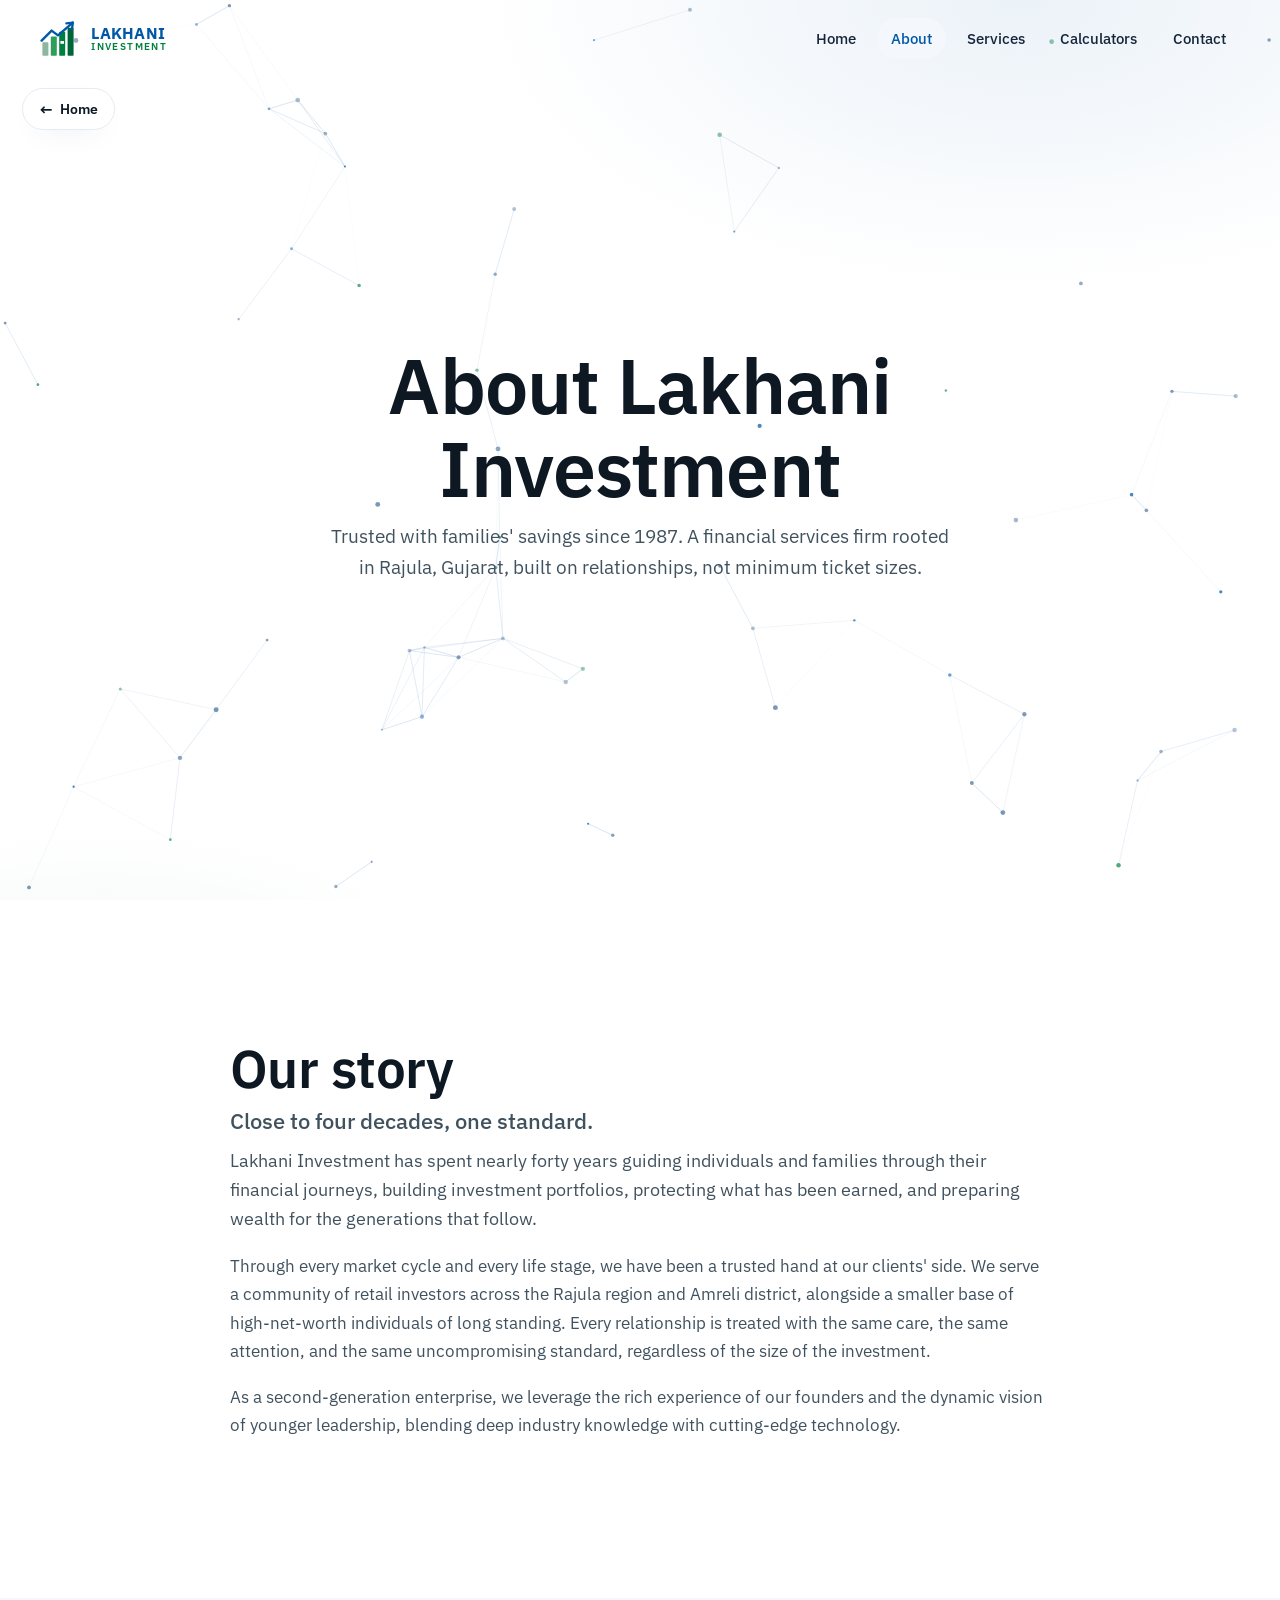
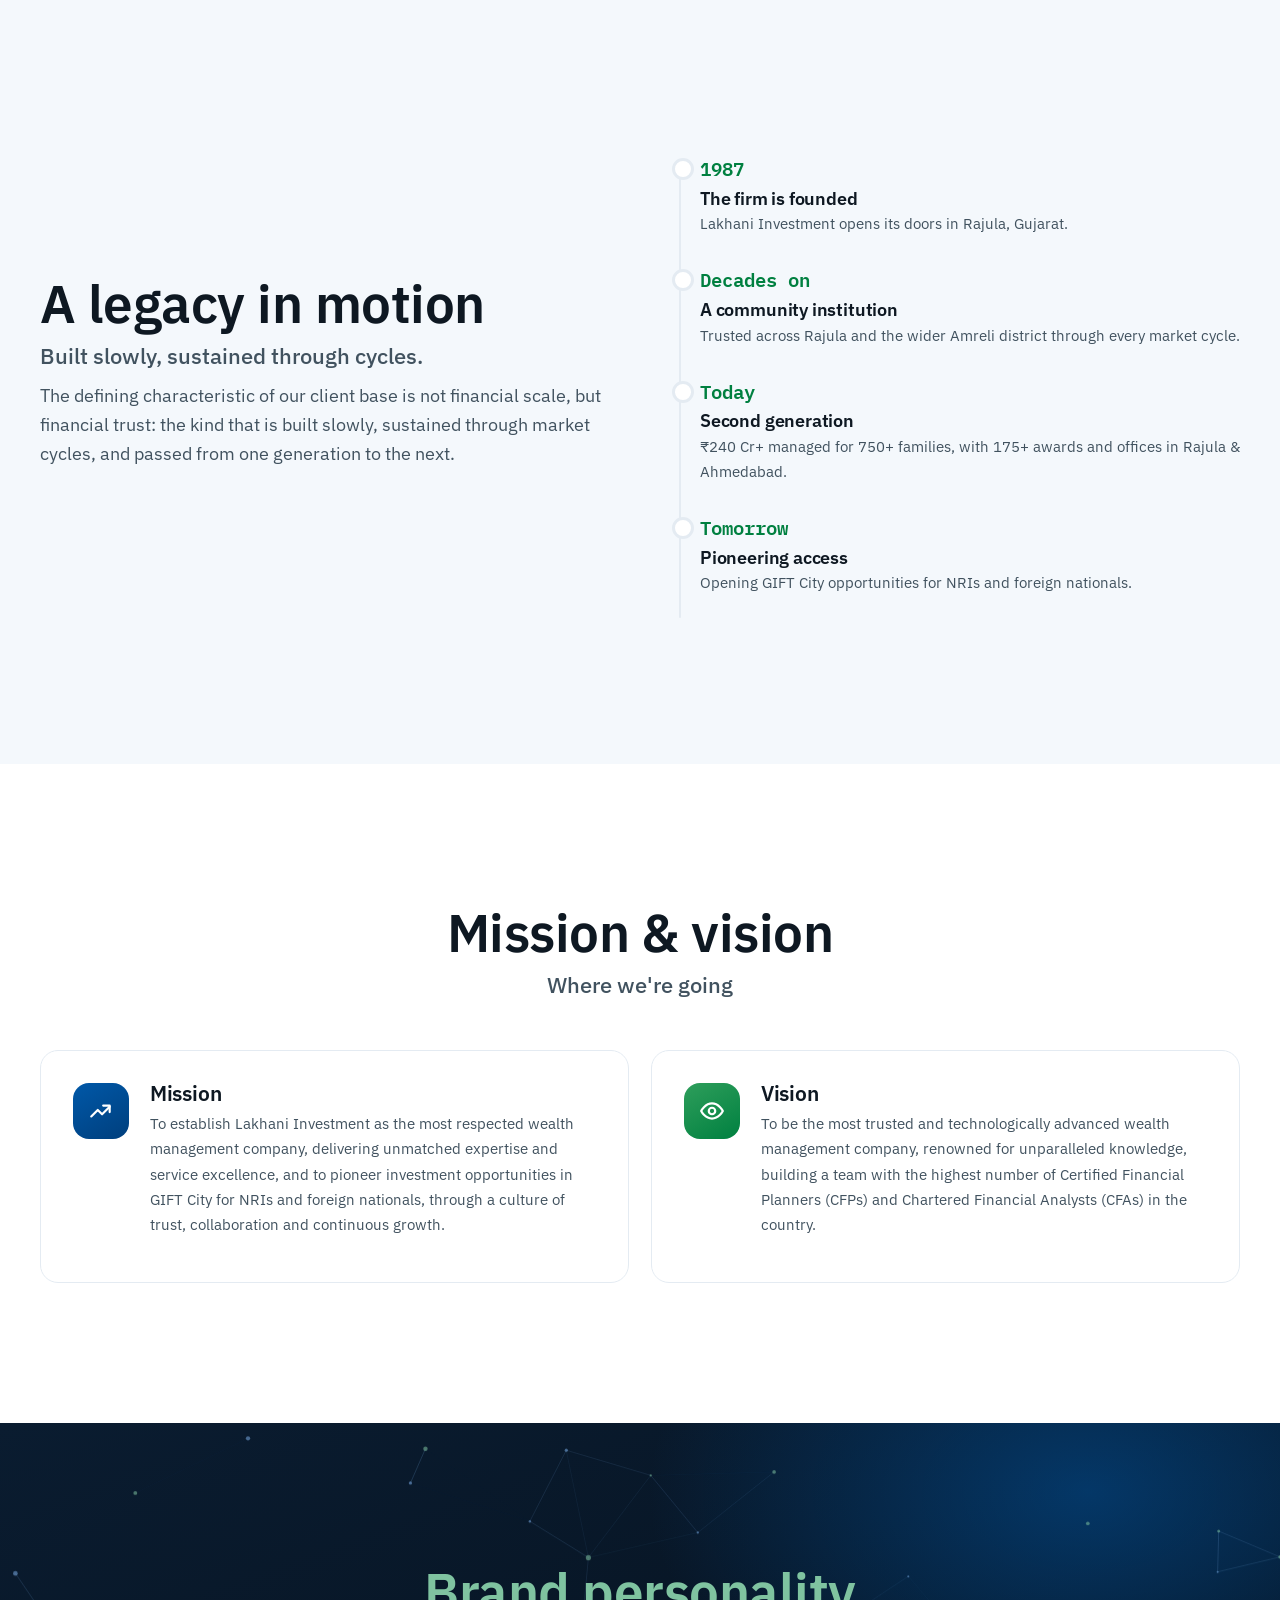
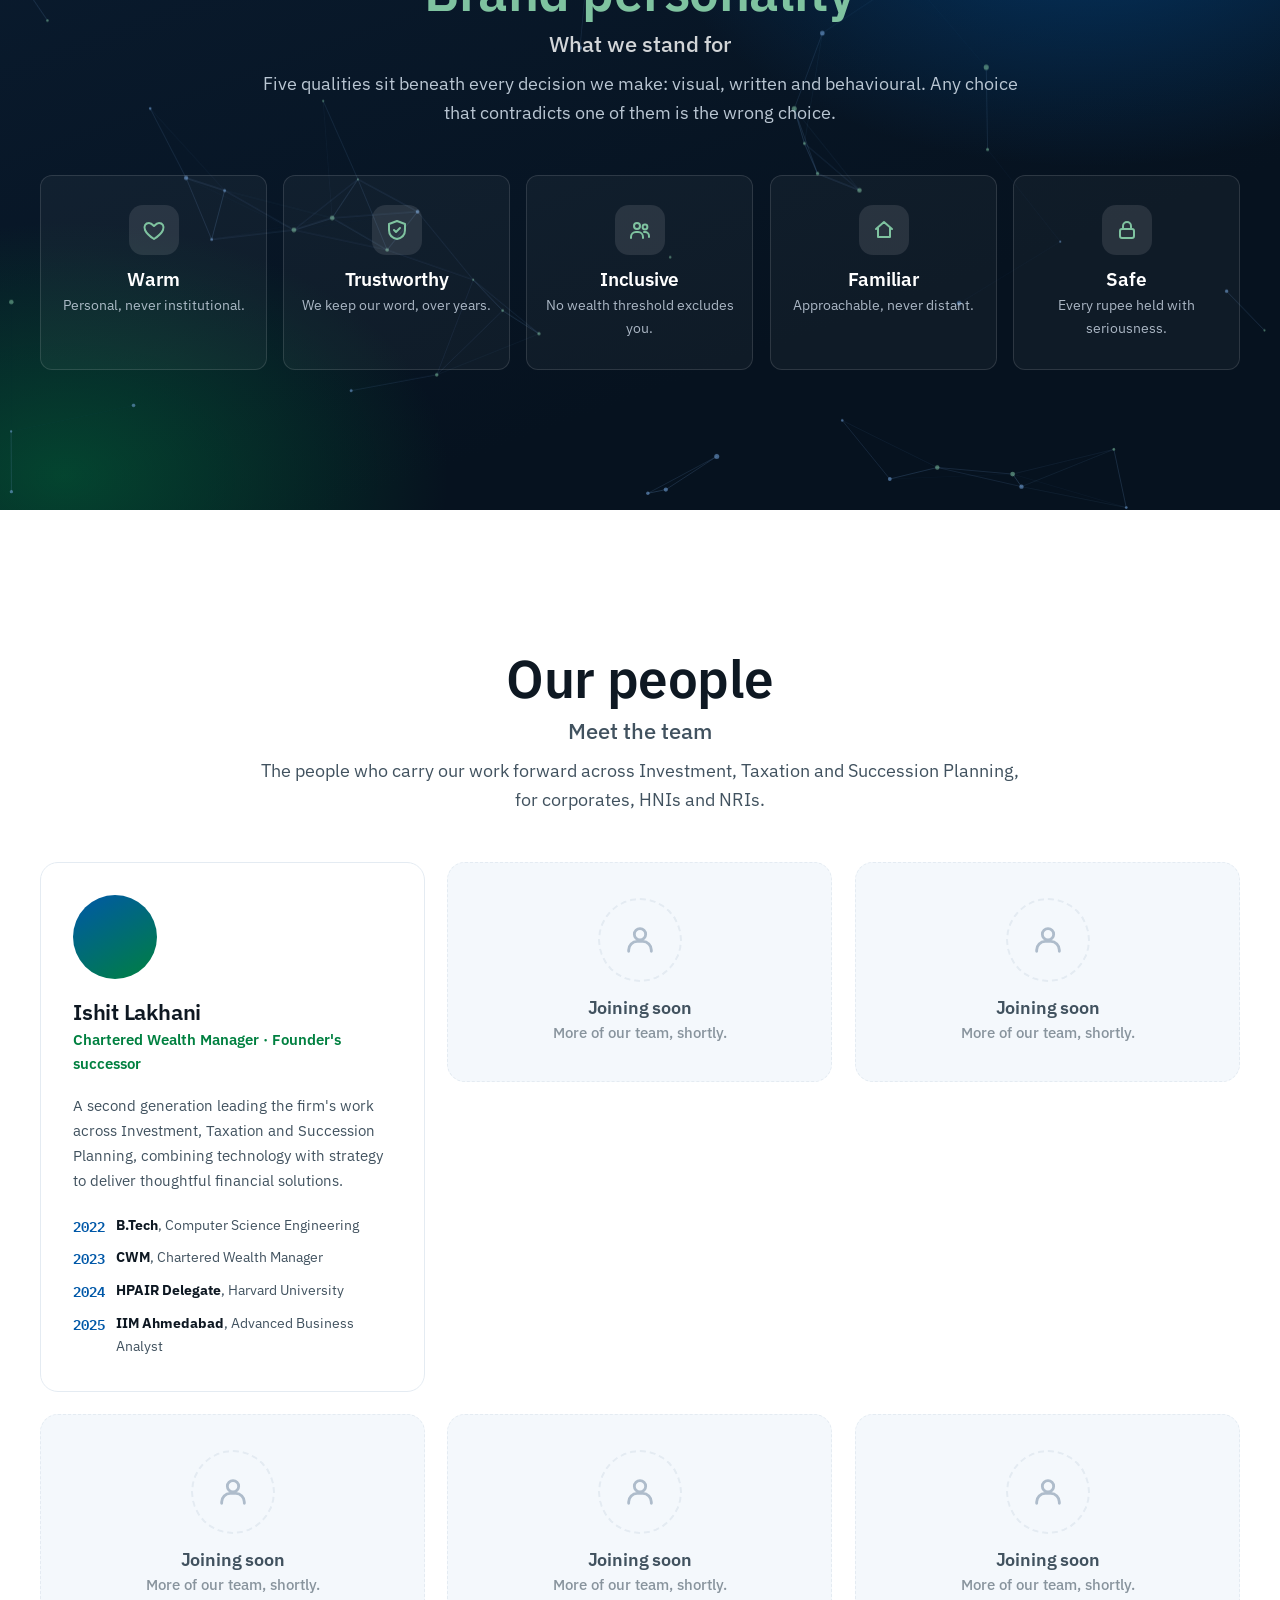
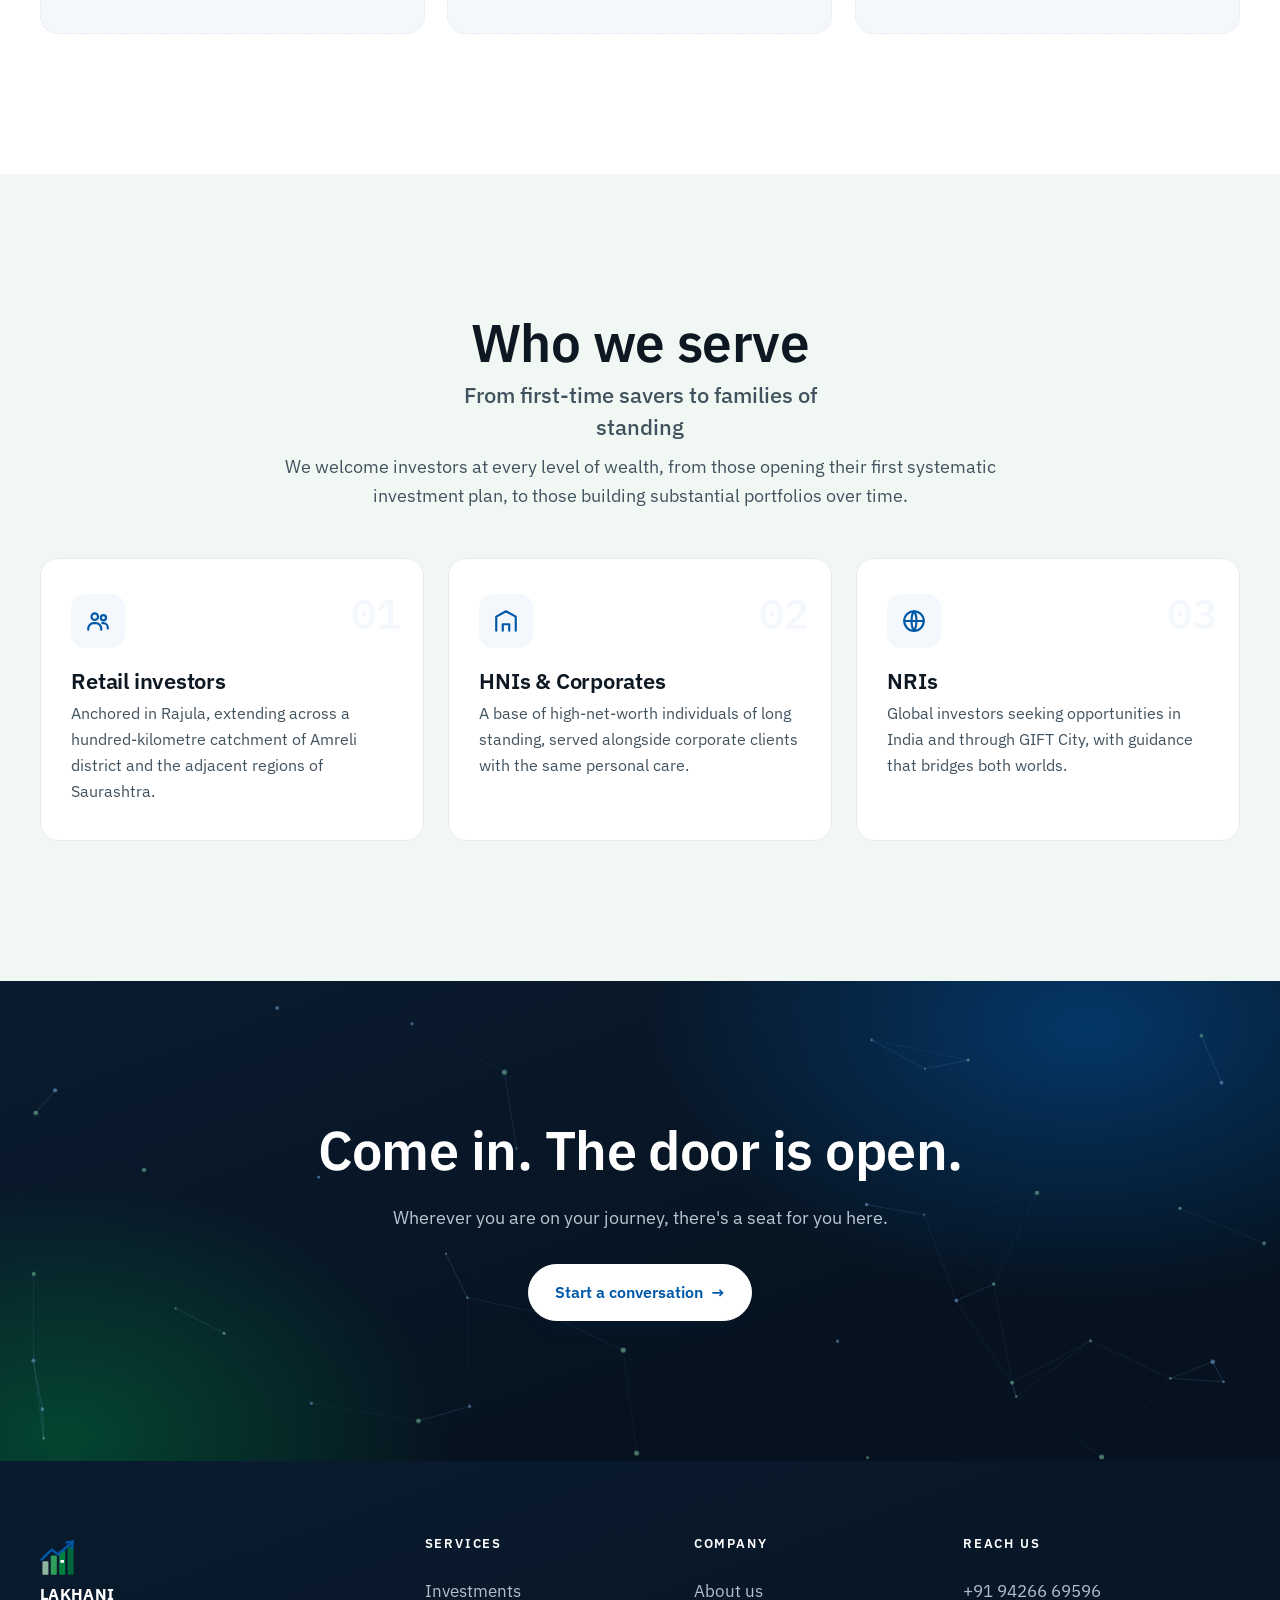
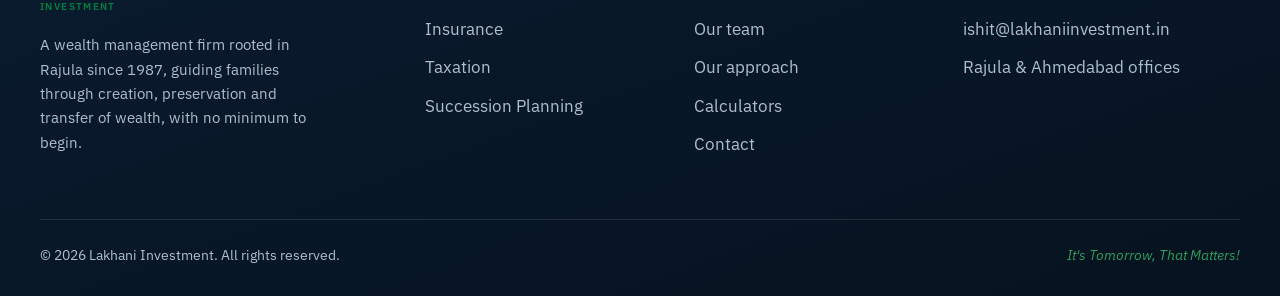
==== commit 125d72b0: "Switch typography to IBM Plex Sans + Mono for an institutional feel Replace the soft Fraunces serif " ====
--- a/about.html
+++ b/about.html
@@ -8,7 +8,7 @@
   <link rel="icon" type="image/png" href="assets/logo.png" />
   <link rel="preconnect" href="https://fonts.googleapis.com" />
   <link rel="preconnect" href="https://fonts.gstatic.com" crossorigin />
-  <link href="https://fonts.googleapis.com/css2?family=Fraunces:ital,opsz,wght@0,9..144,500;0,9..144,600;0,9..144,700;1,9..144,500;1,9..144,600&family=Inter:wght@400;500;600;700;800&display=swap" rel="stylesheet" />
+  <link href="https://fonts.googleapis.com/css2?family=IBM+Plex+Mono:wght@500;600&family=IBM+Plex+Sans:wght@400;500;600;700&display=swap" rel="stylesheet" />
   <link rel="stylesheet" href="css/styles.css" />
 </head>
 <body class="about">
--- a/css/styles.css
+++ b/css/styles.css
@@ -1,7 +1,7 @@
 /* ============================================================
    Lakhani Investment - brand stylesheet
    Blue #0058A8 (primary) · Green #008040 (secondary)
-   Fraunces (headlines) · Inter (body)
+   IBM Plex Sans (headlines + body) · IBM Plex Mono (figures)
    ============================================================ */
 
 :root {
@@ -19,8 +19,11 @@
   --bg-tint-green: #f1f8f3;
   --white: #ffffff;
 
-  --serif: "Fraunces", Georgia, "Times New Roman", serif;
-  --sans: "Inter", system-ui, -apple-system, "Segoe UI", sans-serif;
+  /* Headlines and body share one institutional grotesque; figures use a
+     distinct monospaced ledger face so numbers read like a statement. */
+  --display: "IBM Plex Sans", system-ui, -apple-system, "Segoe UI", sans-serif;
+  --sans: "IBM Plex Sans", system-ui, -apple-system, "Segoe UI", sans-serif;
+  --num: "IBM Plex Mono", ui-monospace, "SF Mono", Menlo, monospace;
 
   --maxw: 1200px;
   --radius: 18px;
@@ -46,7 +49,7 @@
 }
 
 h1, h2, h3, h4 {
-  font-family: var(--serif);
+  font-family: var(--display);
   color: var(--ink);
   font-weight: 600;
   line-height: 1.08;
@@ -109,7 +112,6 @@
   border-color: rgba(0,88,168,0.28); box-shadow: none;
 }
 .btn--ghost:hover { background: var(--blue); color: #fff; border-color: var(--blue); }
-.btn--green { --bg: var(--green); }
 .btn--white { --bg: #fff; color: var(--blue); border-color: #fff; }
 
 /* ---------- header / nav ---------- */
@@ -162,42 +164,20 @@
 body.menu-open .nav-toggle span::before { top: 0; transform: rotate(45deg); }
 body.menu-open .nav-toggle span::after { top: 0; transform: rotate(-45deg); }
 
-/* ---------- hero ---------- */
-.hero {
-  position: relative;
-  min-height: 100svh;
-  display: flex;
-  align-items: center;
-  padding: 120px 0 70px;
-  overflow: hidden;
-  background:
-    radial-gradient(1100px 620px at 78% 18%, rgba(0,88,168,0.08), transparent 60%),
-    radial-gradient(900px 560px at 12% 88%, rgba(0,128,64,0.09), transparent 60%),
-    var(--bg);
-}
-#hero-canvas {
-  position: absolute; inset: 0; width: 100%; height: 100%;
-  z-index: 1; cursor: crosshair;
-}
-.hero .wrap { position: relative; z-index: 3; pointer-events: none; }
+/* ---------- hero message typography (home hero-content) ---------- */
 .hero-inner { max-width: 760px; }
 .hero-inner > * { pointer-events: auto; }
-.hero h1, .hero-content h1 {
+.hero-content h1 {
   font-size: clamp(2.7rem, 7vw, 5.4rem);
   font-weight: 600;
   letter-spacing: -0.02em;
   margin-bottom: 0.5rem;
 }
-.hero h1 .grad, .hero-content h1 .grad {
+.hero-content h1 .grad {
   background: linear-gradient(100deg, var(--blue) 0%, var(--green) 100%);
   -webkit-background-clip: text; background-clip: text; color: transparent;
 }
-.hero .tagline, .hero-content .tagline {
-  font-family: var(--serif); font-style: italic; font-weight: 500;
-  color: var(--green); font-size: clamp(1.1rem, 2.4vw, 1.55rem);
-  margin-bottom: 1.4rem;
-}
-.hero .sub, .hero-content .sub { font-size: 1.15rem; max-width: 540px; margin-bottom: 1.9rem; }
+.hero-content .sub { font-size: 1.15rem; max-width: 540px; margin-bottom: 1.9rem; }
 /* centered hero variant */
 .hero-inner.center { margin-inline: auto; text-align: center; display: flex; flex-direction: column; align-items: center; }
 .hero-inner.center .sub { margin-left: auto; margin-right: auto; }
@@ -243,29 +223,6 @@
           mask: radial-gradient(circle, transparent 58%, #000 60%, #000 72%, transparent 74%);
 }
 .hero-cta { display: flex; flex-wrap: wrap; gap: 0.9rem; margin-bottom: 2.6rem; }
-
-/* chips */
-.chips-label {
-  font-size: 0.74rem; letter-spacing: 0.16em; text-transform: uppercase;
-  color: var(--body); font-weight: 600; margin-bottom: 0.8rem; opacity: 0.8;
-}
-.chips { display: flex; flex-wrap: wrap; gap: 0.6rem; }
-.chip {
-  display: inline-flex; align-items: center; gap: 0.5rem;
-  padding: 0.55rem 1.05rem; border-radius: 999px;
-  background: rgba(255,255,255,0.7);
-  border: 1.5px solid var(--line);
-  font-family: var(--sans); font-weight: 500; font-size: 0.92rem;
-  color: var(--blue-ink); cursor: pointer;
-  backdrop-filter: blur(6px);
-  transition: transform 0.3s var(--ease), border-color 0.3s, color 0.3s, background 0.3s, box-shadow 0.3s;
-}
-.chip .dot { width: 8px; height: 8px; border-radius: 50%; background: var(--green); transition: transform 0.3s var(--ease); }
-.chip:hover {
-  transform: translateY(-3px); color: var(--blue); border-color: var(--blue);
-  background: #fff; box-shadow: var(--shadow-soft);
-}
-.chip:hover .dot { transform: scale(1.5); }
 
 .scroll-cue {
   position: absolute; left: 50%; bottom: 26px; transform: translateX(-50%);
@@ -293,7 +250,7 @@
    line beneath it is demoted to a supporting subhead. */
 .section-head .eyebrow {
   display: block;
-  font-family: var(--serif);
+  font-family: var(--display);
   font-weight: 600;
   font-size: clamp(2rem, 4.6vw, 3.3rem);
   line-height: 1.08;
@@ -335,7 +292,7 @@
 }
 .stat:last-child::after { display: none; }
 .stat .num {
-  font-family: var(--serif); font-weight: 600; color: var(--green);
+  font-family: var(--num); font-weight: 600; color: var(--green);
   font-size: clamp(2.2rem, 5vw, 3.4rem); line-height: 1; letter-spacing: -0.02em;
 }
 .stat .num .suf { color: var(--blue); }
@@ -354,7 +311,7 @@
 .pillar::before {
   counter-increment: pil; content: "0" counter(pil);
   position: absolute; top: 1.2rem; right: 1.4rem;
-  font-family: var(--serif); font-size: 2.6rem; color: var(--bg-tint); font-weight: 600;
+  font-family: var(--num); font-size: 2.6rem; color: var(--bg-tint); font-weight: 600;
   transition: color 0.5s;
 }
 .pillar::after {
@@ -413,20 +370,6 @@
 
 /* ---------- split feature ---------- */
 .split { display: grid; grid-template-columns: 1fr 1fr; gap: clamp(2rem, 5vw, 4.5rem); align-items: center; }
-.split.flip .split-media { order: 2; }
-.feature-card {
-  position: relative; border-radius: var(--radius); overflow: hidden;
-  background: linear-gradient(150deg, #06121f, #0a2138); color: #fff;
-  padding: 2.6rem; box-shadow: var(--shadow); min-height: 340px;
-  display: flex; flex-direction: column; justify-content: flex-end;
-}
-.feature-card .fc-ring {
-  position: absolute; width: 320px; height: 320px; border-radius: 50%;
-  border: 1px solid rgba(255,255,255,0.12); top: -120px; right: -90px;
-}
-.feature-card .fc-ring.two { width: 220px; height: 220px; top: -70px; right: -40px; border-color: rgba(0,128,64,0.4); }
-.feature-card .quote { font-family: var(--serif); font-size: 1.5rem; line-height: 1.4; color: #fff; }
-.feature-card .by { margin-top: 1rem; font-size: 0.9rem; color: #8fb3cf; }
 
 /* ---------- CTA band ---------- */
 .cta-band { text-align: center; }
@@ -440,7 +383,6 @@
     radial-gradient(700px 420px at 8% 120%, rgba(0,128,64,0.08), transparent 60%), var(--bg); }
 .page-hero h1 { font-size: clamp(2.4rem, 6vw, 4.2rem); }
 .page-hero p { font-size: 1.18rem; max-width: 620px; }
-.page-hero .chips { margin-top: 1.6rem; }
 
 /* ---------- timeline ---------- */
 .timeline { position: relative; margin-top: 1rem; padding-left: 28px; }
@@ -462,7 +404,7 @@
   box-shadow: 0 0 0 4px rgba(0, 88, 168, 0.14); transform: scale(1.05); }
 .tl-item.lit:last-child::before { border-color: var(--green); background: var(--green);
   box-shadow: 0 0 0 4px rgba(0, 128, 64, 0.16); }
-.tl-item .yr { font-family: var(--serif); font-weight: 600; color: var(--green); font-size: 1.2rem; }
+.tl-item .yr { font-family: var(--num); font-weight: 600; color: var(--green); font-size: 1.2rem; }
 .tl-item h4 { margin: 0.2rem 0 0.2rem; font-size: 1.12rem; }
 .tl-item p { font-size: 0.95rem; margin: 0; }
 
@@ -477,18 +419,19 @@
   width: 84px; height: 84px; border-radius: 50%; display: grid; place-items: center;
   margin-bottom: 1.3rem; background: linear-gradient(150deg, var(--blue), var(--green)); color: #fff;
 }
-.tm-initials { font-family: var(--serif); font-weight: 600; font-size: 1.9rem; letter-spacing: 0.02em; }
+.tm-initials { font-family: var(--display); font-weight: 600; font-size: 1.9rem; letter-spacing: 0.02em; }
 .tm-name { margin: 0 0 0.25rem; font-size: 1.4rem; }
 .tm-role { color: var(--green); font-weight: 600; font-size: 0.92rem; margin: 0 0 1rem; }
 .tm-bio { font-size: 0.95rem; margin: 0 0 1.3rem; }
 .tm-creds { list-style: none; padding: 0; margin: 0; display: grid; gap: 0.6rem; }
 .tm-creds li { display: flex; gap: 0.7rem; font-size: 0.88rem; color: var(--body); }
 .tm-creds li b { color: var(--ink); }
-.tm-creds li .yr { font-family: var(--serif); font-weight: 600; color: var(--blue); flex: 0 0 auto; }
+.tm-creds li .yr { font-family: var(--num); font-weight: 600; color: var(--blue); flex: 0 0 auto; }
 
 /* empty placeholder slots */
 .team-card.is-empty {
   border-style: dashed; background: var(--bg-tint); box-shadow: none; min-height: 220px;
+  align-self: start;
   display: flex; flex-direction: column; align-items: center; justify-content: center; text-align: center;
 }
 .team-card.is-empty:hover { transform: none; box-shadow: none; }
@@ -540,7 +483,7 @@
 .footer-brand p { font-size: 0.92rem; max-width: 280px; margin-top: 1rem; }
 .footer-bottom { margin-top: 3rem; padding-top: 1.5rem; border-top: 1px solid rgba(255,255,255,0.1);
   display: flex; justify-content: space-between; flex-wrap: wrap; gap: 1rem; font-size: 0.85rem; }
-.footer-bottom .tag { font-family: var(--serif); font-style: italic; color: var(--green-soft); }
+.footer-bottom .tag { font-family: var(--display); font-style: italic; color: var(--green-soft); }
 
 /* ---------- scroll reveal ---------- */
 .reveal { opacity: 0; transform: translateY(34px); transition: opacity 0.9s var(--ease), transform 0.9s var(--ease); will-change: opacity, transform; }
@@ -568,7 +511,6 @@
 }
 .fx-spot:hover .fx-glow { opacity: 1; }
 .svc.is-green { --fx-glow: rgba(0, 128, 64, 0.13); }
-.feature-card { --fx-glow: rgba(127, 195, 160, 0.16); }
 .crow { --fx-glow: rgba(0, 88, 168, 0.10); }
 
 /* particle-network canvas backgrounds */
@@ -589,7 +531,7 @@
 .ctrl:last-of-type { margin-bottom: 0; }
 .ctrl-top { display: flex; justify-content: space-between; align-items: baseline; margin-bottom: 0.7rem; gap: 1rem; }
 .ctrl-top label { font-weight: 600; color: var(--blue-ink); font-size: 0.96rem; }
-.ctrl-top output { font-family: var(--serif); font-weight: 600; color: var(--blue); font-size: 1.18rem; white-space: nowrap; }
+.ctrl-top output { font-family: var(--num); font-weight: 600; color: var(--blue); font-size: 1.18rem; white-space: nowrap; }
 .ctrl-scale { display: flex; justify-content: space-between; margin-top: 0.45rem; font-size: 0.72rem; color: var(--body); opacity: 0.7; }
 
 .ctrl input[type="range"] {
@@ -616,7 +558,7 @@
 }
 .co { text-align: center; }
 .co-lbl { display: block; font-size: 0.72rem; text-transform: uppercase; letter-spacing: 0.07em; color: var(--body); margin-bottom: 0.4rem; }
-.co-val { display: block; font-family: var(--serif); font-weight: 600; font-size: clamp(1.1rem, 2.3vw, 1.5rem); color: var(--ink); line-height: 1.1; }
+.co-val { display: block; font-family: var(--num); font-weight: 600; font-size: clamp(1.1rem, 2.3vw, 1.5rem); color: var(--ink); line-height: 1.1; }
 .co.is-grow .co-val { color: var(--blue); }
 .co.is-gain .co-val { color: var(--green); }
 .calc-note { margin: 1.2rem 0 0; font-size: 0.76rem; color: var(--body); opacity: 0.78; line-height: 1.5; }
@@ -665,7 +607,7 @@
 .dc-suit svg { width: 190px; height: 190px; }
 .deck-card > *:not(.dc-suit):not(.dc-rank) { position: relative; z-index: 1; }
 .dc-rank {
-  position: absolute; z-index: 2; font-family: var(--serif); font-weight: 600; font-size: 1rem;
+  position: absolute; z-index: 2; font-family: var(--num); font-weight: 600; font-size: 1rem;
   color: var(--accent); letter-spacing: 0.02em;
 }
 .dc-rank.tl { top: 14px; left: 16px; }
@@ -727,45 +669,10 @@
   .dc-draw { opacity: 1; transform: none; }
 }
 
-/* ---------- stylised Gujarat map (Contact) ---------- */
-.gj-map { max-width: 540px; margin: 0 auto 3.2rem; }
-.gj-map svg { display: block; width: 100%; height: auto; overflow: visible; }
-.gj-land {
-  fill: url(#gjFill); stroke: rgba(0, 88, 168, 0.4);
-  stroke-width: 1.5; stroke-linejoin: round;
-}
-.gj-link {
-  stroke: var(--blue); stroke-width: 1.6; stroke-linecap: round;
-  stroke-dasharray: 0.014 0.03; opacity: 0.5;
-}
-.gj-core { fill: var(--blue); }
-.gj-pin.is-green .gj-core { fill: var(--green); }
-.gj-pulse {
-  fill: var(--blue); transform-box: fill-box; transform-origin: center;
-  animation: gjPulse 2.8s var(--ease) infinite;
-}
-.gj-pin.is-green .gj-pulse { fill: var(--green); }
-.gj-pulse.two { animation-delay: 1.4s; }
-@keyframes gjPulse {
-  0%   { transform: scale(0.45); opacity: 0.55; }
-  70%  { opacity: 0; }
-  100% { transform: scale(3.2); opacity: 0; }
-}
-.gj-label {
-  font-family: "Inter", system-ui, sans-serif; font-weight: 700;
-  font-size: 13px; fill: var(--ink);
-}
-.gj-sub {
-  font-family: "Inter", system-ui, sans-serif; font-weight: 500;
-  font-size: 9.5px; fill: var(--body);
-}
-
 @media (prefers-reduced-motion: reduce) {
   * { animation: none !important; transition: none !important; }
   .reveal, .reveal-x { opacity: 1 !important; transform: none !important; }
   html { scroll-behavior: auto; }
-  /* hide animated pulse rings, leave the solid markers */
-  .gj-pulse { opacity: 0 !important; }
 }
 
 /* ---------- responsive ---------- */
@@ -774,7 +681,6 @@
   .values { grid-template-columns: repeat(2, 1fr); }
   .team-grid { grid-template-columns: repeat(2, 1fr); }
   .split { grid-template-columns: 1fr; }
-  .split.flip .split-media { order: 0; }
   .footer-top { grid-template-columns: 1fr 1fr; }
 }
 @media (max-width: 760px) {
@@ -799,7 +705,7 @@
 /* ============================================================
    About page - unified typographic hierarchy + tactile cards.
    Scoped to .about so the rest of the site is untouched. Each
-   section leads with a large serif heading; the eyebrow is a quiet
+   section leads with a large display heading; the eyebrow is a quiet
    label above it and the descriptive line below is the smaller
    supporting "quote". (Locally reverses the global section-head flip.)
    ============================================================ */
@@ -819,16 +725,15 @@
   font-size: clamp(1.05rem, 1.6vw, 1.18rem); color: var(--body);
   max-width: 620px; margin-left: auto; margin-right: auto;
 }
-.hero-center .chips { justify-content: center; }
 .hero-center h1 { font-size: clamp(2.7rem, 6.6vw, 4.8rem); margin-bottom: 0.7rem; }
 .about-hero .hero-lead { font-size: clamp(1.02rem, 1.5vw, 1.18rem); }
 
-/* Contact hero leads with its short label as the dominant serif heading; the
+/* Contact hero leads with its short label as the dominant display heading; the
    line beneath it is demoted to a quiet subhead (the page's own variation of
    the global section-head flip, at hero scale). */
 .contact .page-hero .eyebrow {
   display: block;
-  font-family: var(--serif); font-weight: 600;
+  font-family: var(--display); font-weight: 600;
   font-size: clamp(2.7rem, 6.6vw, 4.8rem); line-height: 1.08;
   letter-spacing: -0.01em; text-transform: none;
   color: var(--ink); margin-bottom: 0.6rem;
@@ -840,12 +745,12 @@
   letter-spacing: 0; color: var(--body); margin-bottom: 0.75rem;
 }
 
-/* Service hero: the service name leads as the dominant serif heading; the
+/* Service hero: the service name leads as the dominant display heading; the
    tagline beneath drops to a small, body-sized quote and the description
    stays as quiet supporting text. Mirrors the contact hero treatment. */
 .svc-hero .eyebrow {
   display: block;
-  font-family: var(--serif); font-weight: 600;
+  font-family: var(--display); font-weight: 600;
   font-size: clamp(2.7rem, 6.6vw, 4.8rem); line-height: 1.06;
   letter-spacing: -0.01em; text-transform: none;
   color: var(--ink); margin-bottom: 0.7rem;
@@ -866,7 +771,7 @@
 .about .split-body .eyebrow,
 .contact .split-body .eyebrow {
   display: block;
-  font-family: var(--serif); font-weight: 600;
+  font-family: var(--display); font-weight: 600;
   font-size: clamp(2rem, 4.6vw, 3.3rem); line-height: 1.08;
   letter-spacing: -0.01em; text-transform: none;
   color: var(--ink); margin-bottom: 0.5rem;
@@ -1009,7 +914,7 @@
 }
 .ws-greet { min-width: 0; }
 .ws-hello {
-  margin: 0; font-family: var(--serif); font-weight: 600;
+  margin: 0; font-family: var(--display); font-weight: 600;
   font-size: clamp(1.3rem, 2.6vw, 1.7rem); line-height: 1.1; color: var(--ink);
 }
 .ws-sub {
@@ -1148,7 +1053,7 @@
   box-shadow: 0 8px 18px -10px rgba(0, 63, 125, 0.7);
 }
 .cw-ico svg { width: 22px; height: 22px; }
-.cw-title { flex: 1 1 auto; margin: 0; font-family: var(--serif); font-weight: 600; font-size: 1.18rem; color: var(--ink); }
+.cw-title { flex: 1 1 auto; margin: 0; font-family: var(--display); font-weight: 600; font-size: 1.18rem; color: var(--ink); }
 .cw-close {
   flex: 0 0 auto; width: 36px; height: 36px; border-radius: 50%;
   border: 1px solid var(--line); background: #fff; color: var(--body);
@@ -1189,12 +1094,12 @@
 }
 .ctrl-field:focus-within { border-bottom-style: solid; border-bottom-color: var(--accent, var(--blue)); }
 .cf-pre, .cf-suf {
-  font-family: var(--serif); font-weight: 600; font-size: 1.18rem; line-height: 1.1;
+  font-family: var(--num); font-weight: 600; font-size: 1.18rem; line-height: 1.1;
   color: var(--accent, var(--blue));
 }
 .cf-suf { margin-left: 3px; font-size: 0.95rem; }
 .ctrl-val {
-  font-family: var(--serif); font-weight: 600; font-size: 1.18rem; line-height: 1.1;
+  font-family: var(--num); font-weight: 600; font-size: 1.18rem; line-height: 1.1;
   color: var(--accent, var(--blue)); background: transparent; border: 0; outline: none;
   text-align: right; width: 4ch; min-width: 2ch; padding: 0; cursor: text;
   -moz-appearance: textfield;
@@ -1229,7 +1134,7 @@
 .cd-seg.cc-grow { stroke: var(--green); }
 .cd-seg.cc-warn { stroke: #e0894e; }
 .cd-seg.cc-alt  { stroke: var(--blue); }
-.cd-c1 { font-family: var(--serif); font-weight: 600; font-size: 4.6px; fill: var(--blue-ink); }
+.cd-c1 { font-family: var(--num); font-weight: 600; font-size: 4.6px; fill: var(--blue-ink); }
 .cd-c2 { font-family: var(--sans); font-weight: 700; font-size: 2.4px; letter-spacing: 0.1em; text-transform: uppercase; fill: var(--body); }
 /* legend (dot colours shared with the donut) */
 .cc-in   { background: #9db8d0; }
@@ -1243,12 +1148,12 @@
 .cc-key { display: flex; align-items: center; gap: 0.6rem; font-size: 0.9rem; }
 .cc-dot { width: 11px; height: 11px; border-radius: 3px; flex: 0 0 auto; }
 .cc-lbl { flex: 1 1 auto; color: var(--body); }
-.cc-amt { font-family: var(--serif); font-weight: 600; color: var(--blue-ink); }
+.cc-amt { font-family: var(--num); font-weight: 600; color: var(--blue-ink); }
 .cc-pct { color: var(--body); opacity: 0.65; font-variant-numeric: tabular-nums; min-width: 2.6ch; text-align: right; }
 
 /* duration projection table */
 .cw-proj { margin-top: 1.5rem; padding-top: 1.3rem; border-top: 1px solid var(--line); }
-.cw-proj-head h4 { margin: 0 0 0.15rem; font-family: var(--serif); font-weight: 600; font-size: 1rem; color: var(--ink); }
+.cw-proj-head h4 { margin: 0 0 0.15rem; font-family: var(--display); font-weight: 600; font-size: 1rem; color: var(--ink); }
 .cw-proj-sub { margin: 0 0 0.8rem; font-size: 0.8rem; color: var(--body); line-height: 1.45; }
 .proj-scroll { overflow-x: auto; -webkit-overflow-scrolling: touch; }
 .proj-table { width: 100%; border-collapse: collapse; font-size: 0.86rem; }
@@ -1256,7 +1161,7 @@
 .proj-table thead th { font-size: 0.68rem; text-transform: uppercase; letter-spacing: 0.06em; color: var(--body); font-weight: 600; border-bottom: 1px solid var(--line); }
 .proj-table thead th:first-child, .proj-table tbody th { text-align: left; }
 .proj-table tbody th { font-weight: 500; color: var(--body); font-variant-numeric: tabular-nums; }
-.proj-table tbody td { font-family: var(--serif); font-weight: 600; color: var(--blue-ink); font-variant-numeric: tabular-nums; }
+.proj-table tbody td { font-family: var(--num); font-weight: 600; color: var(--blue-ink); font-variant-numeric: tabular-nums; }
 .proj-table tbody tr + tr th, .proj-table tbody tr + tr td { border-top: 1px solid var(--line); }
 .proj-table tbody tr.is-current { background: var(--bg-tint); }
 .proj-table tbody tr.is-current th { color: var(--accent, var(--blue)); font-weight: 700; }
